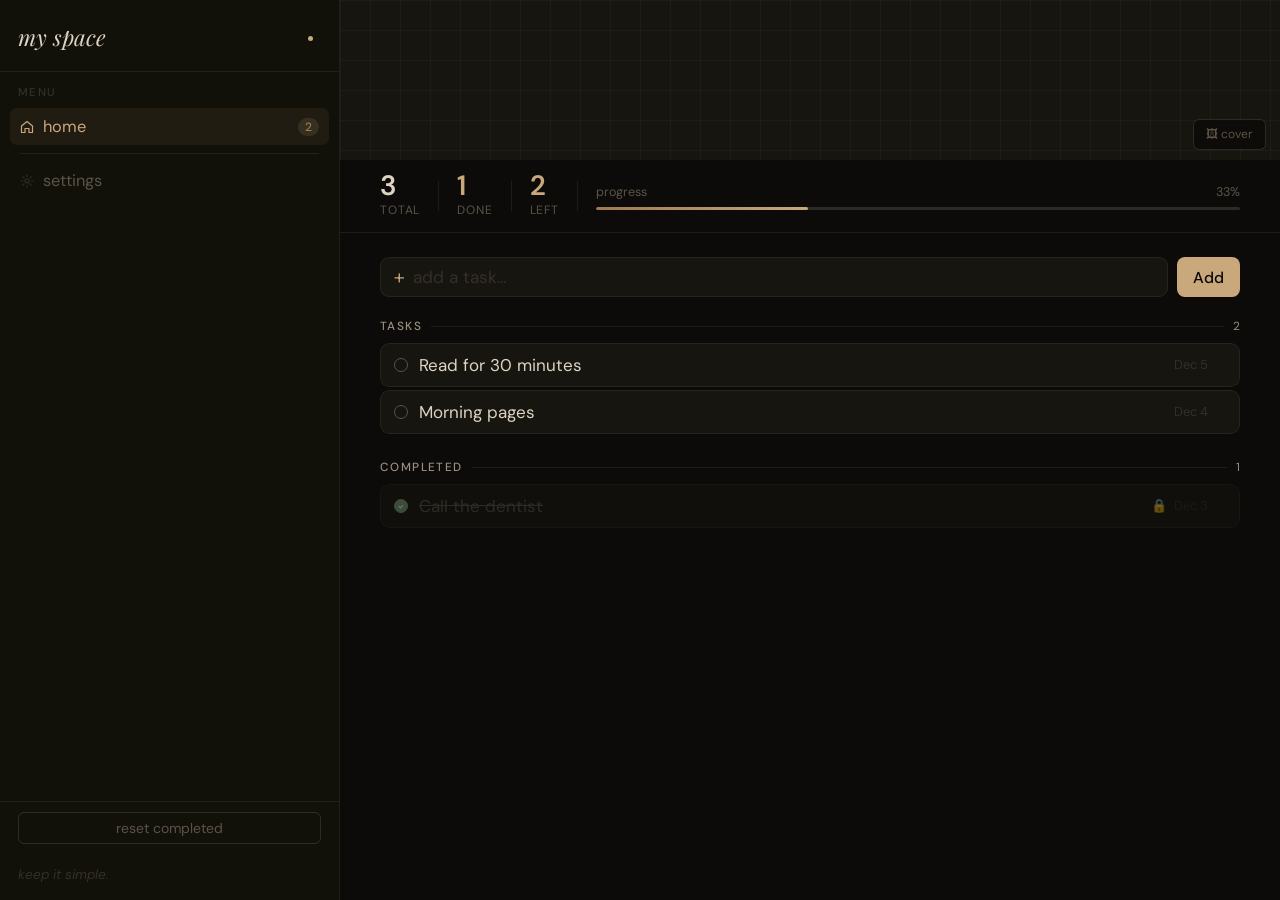
==== index.html @ 2678fd5d "Add files via upload" ====
<!DOCTYPE html>
<html lang="en">
<head>
<meta charset="UTF-8">
<meta name="viewport" content="width=device-width, initial-scale=1.0, viewport-fit=cover">
<meta name="apple-mobile-web-app-capable" content="yes">
<meta name="apple-mobile-web-app-status-bar-style" content="black-translucent">
<meta name="apple-mobile-web-app-title" content="Kohie">
<meta name="mobile-web-app-capable" content="yes">
<meta name="theme-color" content="#0c0b09">
<link rel="icon" type="image/svg+xml" href="data:image/svg+xml,%3Csvg xmlns='http://www.w3.org/2000/svg' viewBox='0 0 100 100'%3E%3Crect width='100' height='100' rx='18' fill='%230c0b09'/%3E%3C!-- checkmark row --%3E%3Cpolyline points='18,32 24,38 34,26' stroke='%23c9a87c' stroke-width='5' stroke-linecap='round' stroke-linejoin='round' fill='none'/%3E%3Cline x1='42' y1='32' x2='82' y2='32' stroke='white' stroke-width='5' stroke-linecap='round'/%3E%3C!-- circle row --%3E%3Ccircle cx='26' cy='52' r='7' stroke='white' stroke-width='4.5' fill='none'/%3E%3Cline x1='42' y1='52' x2='82' y2='52' stroke='white' stroke-width='5' stroke-linecap='round'/%3E%3C!-- circle row --%3E%3Ccircle cx='26' cy='72' r='7' stroke='white' stroke-width='4.5' fill='none'/%3E%3Cline x1='42' y1='72' x2='82' y2='72' stroke='white' stroke-width='5' stroke-linecap='round'/%3E%3C/svg%3E">
<link rel="apple-touch-icon" href="data:image/svg+xml,%3Csvg xmlns='http://www.w3.org/2000/svg' viewBox='0 0 100 100'%3E%3Crect width='100' height='100' rx='18' fill='%230c0b09'/%3E%3Cpolyline points='18,32 24,38 34,26' stroke='%23c9a87c' stroke-width='5' stroke-linecap='round' stroke-linejoin='round' fill='none'/%3E%3Cline x1='42' y1='32' x2='82' y2='32' stroke='white' stroke-width='5' stroke-linecap='round'/%3E%3Ccircle cx='26' cy='52' r='7' stroke='white' stroke-width='4.5' fill='none'/%3E%3Cline x1='42' y1='52' x2='82' y2='52' stroke='white' stroke-width='5' stroke-linecap='round'/%3E%3Ccircle cx='26' cy='72' r='7' stroke='white' stroke-width='4.5' fill='none'/%3E%3Cline x1='42' y1='72' x2='82' y2='72' stroke='white' stroke-width='5' stroke-linecap='round'/%3E%3C/svg%3E">
<link rel="manifest" href="data:application/json,{&quot;name&quot;:&quot;Kohie&quot;,&quot;short_name&quot;:&quot;Kohie&quot;,&quot;start_url&quot;:&quot;/&quot;,&quot;display&quot;:&quot;standalone&quot;,&quot;background_color&quot;:&quot;%230c0b09&quot;,&quot;theme_color&quot;:&quot;%230c0b09&quot;,&quot;icons&quot;:[{&quot;src&quot;:&quot;data:image/svg+xml,%3Csvg xmlns='http://www.w3.org/2000/svg' viewBox='0 0 100 100'%3E%3Crect width='100' height='100' rx='18' fill='%230c0b09'/%3E%3Cpolyline points='18,32 24,38 34,26' stroke='%23c9a87c' stroke-width='5' stroke-linecap='round' stroke-linejoin='round' fill='none'/%3E%3Cline x1='42' y1='32' x2='82' y2='32' stroke='white' stroke-width='5' stroke-linecap='round'/%3E%3Ccircle cx='26' cy='52' r='7' stroke='white' stroke-width='4.5' fill='none'/%3E%3Cline x1='42' y1='52' x2='82' y2='52' stroke='white' stroke-width='5' stroke-linecap='round'/%3E%3Ccircle cx='26' cy='72' r='7' stroke='white' stroke-width='4.5' fill='none'/%3E%3Cline x1='42' y1='72' x2='82' y2='72' stroke='white' stroke-width='5' stroke-linecap='round'/%3E%3C/svg%3E&quot;,&quot;sizes&quot;:&quot;any&quot;,&quot;type&quot;:&quot;image/svg+xml&quot;}]}">
<title>Kohie</title>
<link href="https://fonts.googleapis.com/css2?family=Playfair+Display:ital,wght@0,400;1,400&family=DM+Sans:wght@300;400;500&family=Lora:ital,wght@0,400;1,400&family=Sora:wght@300;400;500&family=Crimson+Pro:ital,wght@0,400;1,400&display=swap" rel="stylesheet">
<style>
:root {
  --bg:#0c0b09; --panel:#111009; --surf:#171510; --surf2:#1e1c16;
  --b:rgba(255,243,215,0.07); --b2:rgba(255,243,215,0.13);
  --ac:#c9a87c; --ac2:#9e7a50; --ag:rgba(201,168,124,0.08);
  --gr:#7d9f74; --gd:rgba(125,159,116,0.13);
  --t:#ddd3c2; --t2:#9a8e7e; --t3:#5c5347; --t4:#352f28;
  --rd:#a86060; --rdim:rgba(168,96,96,0.10);
  --ui-font:'DM Sans', sans-serif;
}
*,*::before,*::after{box-sizing:border-box;margin:0;padding:0;}
html,body{height:100%;overflow:hidden;}
body{font-family:var(--ui-font);background:var(--bg);color:var(--t);font-size:20px;line-height:1.6;}

/* ── SHELL ── */
.shell{display:flex;height:100vh;width:100vw;}

/* ── SIDEBAR ── */
.sidebar{width:340px;min-width:340px;max-width:340px;height:100vh;background:var(--panel);border-right:1px solid var(--b);display:flex;flex-direction:column;overflow:hidden;flex-shrink:0;font-size:14px;}
.sb-logo{padding:22px 18px 18px;border-bottom:1px solid var(--b);display:flex;align-items:center;gap:5px;}
.sb-title{font-family:'Playfair Display',serif;font-size:1.12rem;font-style:italic;color:var(--t);background:transparent;border:none;outline:none;border-bottom:1px solid transparent;transition:border-color .18s;width:calc(100% - 18px);cursor:text;}
.sb-title:focus{border-bottom-color:rgba(201,168,124,.32);}
.sb-dot{width:5px;height:5px;border-radius:50%;background:var(--ac);flex-shrink:0;margin-top:2px;}
.sb-nav{padding:12px 10px;flex:1;overflow-y:auto;}
.sb-nav::-webkit-scrollbar{display:none;}
.sb-sec{font-size:.57rem;letter-spacing:.13em;text-transform:uppercase;color:var(--t4);font-weight:500;padding:0 8px 6px;}
.nav-btn{display:flex;align-items:center;gap:9px;padding:8px 10px;border-radius:7px;cursor:pointer;transition:background .13s,color .13s;color:var(--t3);font-size:.82rem;border:none;background:transparent;width:100%;text-align:left;font-family:var(--ui-font);margin-bottom:1px;}
.nav-btn:hover{background:rgba(255,243,215,.04);color:var(--t2);}
.nav-btn.active{background:var(--ag);color:var(--ac);}
.nav-icon{width:14px;height:14px;opacity:.42;flex-shrink:0;display:flex;align-items:center;justify-content:center;}
.nav-btn.active .nav-icon{opacity:1;}
.nb{margin-left:auto;font-size:.6rem;background:var(--surf2);color:var(--t3);border-radius:99px;padding:1px 7px;font-weight:500;}
.nav-btn.active .nb{background:rgba(201,168,124,.14);color:var(--ac2);}
.sb-sep{height:1px;background:var(--b);margin:8px 10px;}
.sb-reset{padding:10px 18px;border-top:1px solid var(--b);flex-shrink:0;}
.reset-lbl{font-size:.57rem;letter-spacing:.1em;text-transform:uppercase;color:var(--t4);margin-bottom:7px;}
.reset-row{display:flex;gap:6px;}
.reset-btn{flex:1;padding:6px 8px;background:transparent;border:1px solid var(--b2);border-radius:6px;color:var(--t3);font-family:var(--ui-font);font-size:.7rem;cursor:pointer;transition:all .13s;text-align:center;}
.reset-btn:hover{color:var(--t);border-color:var(--rd);background:var(--rdim);}
.sb-foot{padding:10px 18px 14px;font-size:.68rem;color:var(--t4);font-style:italic;}

/* ── MAIN ── */
.main{flex:1;height:100vh;overflow:hidden;display:flex;flex-direction:column;}

/* ── COVER ── */
.cover{position:relative;height:160px;flex-shrink:0;background:var(--surf);overflow:hidden;}
.cover::before{content:'';position:absolute;inset:0;pointer-events:none;background-image:linear-gradient(rgba(201,168,124,.048) 1px,transparent 1px),linear-gradient(90deg,rgba(201,168,124,.048) 1px,transparent 1px);background-size:30px 30px;}
.cov-img{position:absolute;inset:0;background-size:cover;background-position:center;opacity:0;transition:opacity .5s;}
.cov-img.on{opacity:1;}
.cov-btns{position:absolute;bottom:10px;right:14px;display:flex;gap:6px;z-index:2;}
.cov-btn{background:rgba(10,9,7,.66);border:1px solid var(--b2);color:var(--t3);border-radius:6px;padding:5px 12px;font-family:var(--ui-font);font-size:12px;cursor:pointer;backdrop-filter:blur(8px);transition:all .13s;white-space:nowrap;}
.cov-btn:hover{color:var(--t);border-color:var(--ac2);}
#cover-file{display:none;}

/* ── SUMMARY BAR ── */
.sum-bar{flex-shrink:0;padding:12px 24px;border-bottom:1px solid var(--b);display:flex;align-items:center;justify-content:center;}
.sum-bar-inner{display:flex;align-items:center;gap:18px;width:100%;max-width:860px;}
.s-stat{display:flex;flex-direction:column;gap:1px;}
.s-num{font-size:1.4rem;font-weight:600;color:var(--t);line-height:1;font-variant-numeric:tabular-nums;}
.s-num.a{color:var(--ac);} .s-num.g{color:var(--ac);}
.s-lbl{font-size:.6rem;letter-spacing:.07em;text-transform:uppercase;color:var(--t3);}
.s-sep{width:1px;height:30px;background:var(--b);flex-shrink:0;}
.s-prog{flex:1;}
.s-prog-lbl{font-size:.63rem;color:var(--t3);margin-bottom:5px;display:flex;justify-content:space-between;}
.s-prog-track{height:3px;background:var(--b2);border-radius:99px;overflow:hidden;}
.s-prog-fill{height:100%;background:linear-gradient(90deg,var(--ac2),var(--ac));border-radius:99px;transition:width .5s cubic-bezier(.4,0,.2,1);}

/* ── HOME CONTENT ── */
.home-content{flex:1;overflow-y:auto;padding:24px 24px 40px;display:flex;flex-direction:column;align-items:center;}
.home-content::-webkit-scrollbar{width:4px;}
.home-content::-webkit-scrollbar-thumb{background:var(--b2);border-radius:99px;}
.home-inner{width:100%;max-width:860px;}

/* add row */
.add-row{display:flex;gap:9px;margin-bottom:20px;}
.add-wrap{flex:1;display:flex;align-items:center;gap:8px;background:var(--surf);border:1px solid var(--b);border-radius:9px;padding:8px 13px;transition:border-color .17s;}
.add-wrap:focus-within{border-color:var(--ac2);}
.add-plus{color:var(--ac);font-size:1.05rem;font-weight:300;line-height:1;flex-shrink:0;}
#task-input{flex:1;border:none;outline:none;background:transparent;color:var(--t);font-family:var(--ui-font);font-size:.86rem;}
#task-input::placeholder{color:var(--t4);}
.add-btn{padding:8px 16px;background:var(--ac);color:#0a0907;border:none;border-radius:8px;font-family:var(--ui-font);font-size:.79rem;font-weight:500;cursor:pointer;transition:opacity .13s,transform .1s;}
.add-btn:hover{opacity:.83;} .add-btn:active{transform:scale(.97);}

/* list header */
.list-hd{display:flex;align-items:center;gap:9px;margin-bottom:7px;}
.list-hd-lbl{font-size:.59rem;letter-spacing:.12em;text-transform:uppercase;color:var(--t2);font-weight:500;}
.list-hd-line{flex:1;height:1px;background:var(--b);}
.list-hd-ct{font-size:.59rem;color:var(--t2);}
.task-list{display:flex;flex-direction:column;gap:3px;margin-bottom:24px;}

/* task card outer (swipe wrapper) */
.card-outer{position:relative;border-radius:9px;overflow:hidden;flex-shrink:0;}
.card-del-bg{position:absolute;inset:0;background:var(--rdim);border:1px solid var(--rd);border-radius:9px;display:flex;align-items:center;justify-content:flex-end;padding-right:16px;color:var(--rd);font-size:.72rem;font-weight:500;letter-spacing:.06em;text-transform:uppercase;opacity:0;transition:opacity .15s;pointer-events:none;}
.card-outer.reveal .card-del-bg{opacity:1;}

.task-card{position:relative;display:flex;flex-direction:column;gap:0;padding:10px 13px;background:var(--surf);border:1px solid var(--b);border-radius:9px;cursor:pointer;transition:border-color .13s,background .13s,transform .18s;animation:fadeUp .19s ease;user-select:none;}
.task-card:hover{border-color:var(--b2);background:var(--surf2);}
.task-card.done-card{opacity:.44;}
.task-card.done-card .tc-text{text-decoration:line-through;color:var(--t3);}
@keyframes fadeUp{from{opacity:0;transform:translateY(5px);}to{opacity:1;transform:translateY(0);}}

/* card top row */
.tc-top{display:flex;align-items:center;gap:11px;}

/* circle checkbox */
.tc-cb{width:14px;height:14px;border-radius:50%;border:1.5px solid var(--t3);flex-shrink:0;cursor:pointer;display:flex;align-items:center;justify-content:center;transition:all .14s;background:transparent;}
.tc-cb:hover{border-color:var(--ac);box-shadow:0 0 0 3px rgba(201,168,124,0.12);}
.tc-cb.checked{background:var(--gr);border-color:var(--gr);}
.tc-cb.checked::after{content:'';width:4px;height:2.5px;border-left:1.5px solid #fff;border-bottom:1.5px solid #fff;transform:rotate(-45deg) translateY(-.5px);display:block;}
.tc-cb.awaiting{border:1.5px dashed var(--ac2);}
.tc-cb.locked{border-color:var(--t4);cursor:default;}
.tc-cb.locked:hover{border-color:var(--t4);}
.tc-cb.locked.checked{background:var(--gr);border-color:var(--gr);}

.tc-text{flex:1;font-size:.85rem;color:var(--t);line-height:1.3;}
.tc-right{display:flex;align-items:center;gap:7px;flex-shrink:0;margin-left:auto;}
.tc-date{font-size:.65rem;color:var(--t4);white-space:nowrap;}
.tc-lock{font-size:.65rem;}
.tc-arr{font-size:.68rem;color:var(--t4);opacity:0;transition:opacity .12s;}
.task-card:hover .tc-arr{opacity:1;}

/* awaiting photo indicator — inline under the card top row */
.tc-await{display:none;align-items:center;gap:7px;padding-top:7px;margin-left:25px;}
.tc-await.show{display:flex;}
.tc-await-dot{width:6px;height:6px;border-radius:50%;border:1.5px dashed var(--ac2);flex-shrink:0;}
.tc-await-txt{font-size:.72rem;color:var(--ac2);font-style:italic;}

.empty-note{padding:20px 0 8px;font-size:.79rem;color:var(--t4);font-style:italic;text-align:center;}

/* ── SETTINGS MODAL ── */
.settings-backdrop{position:fixed;inset:0;z-index:400;background:rgba(0,0,0,.6);backdrop-filter:blur(4px);opacity:0;pointer-events:none;transition:opacity .25s;}
.settings-backdrop.open{opacity:1;pointer-events:all;}
.settings-modal{position:fixed;top:50%;left:50%;transform:translate(-50%,-48%) scale(.97);z-index:401;width:420px;max-width:94vw;max-height:88vh;background:var(--panel);border:1px solid var(--b2);border-radius:14px;display:flex;flex-direction:column;overflow:hidden;box-shadow:0 24px 64px rgba(0,0,0,.7);transition:opacity .25s,transform .25s;opacity:0;pointer-events:none;}
.settings-modal.open{opacity:1;pointer-events:all;transform:translate(-50%,-50%) scale(1);}
.sm-top{padding:16px 20px;border-bottom:1px solid var(--b);display:flex;align-items:center;justify-content:space-between;flex-shrink:0;}
.sm-title{font-family:'Playfair Display',serif;font-size:1rem;font-style:italic;color:var(--t);}
.sm-close{width:26px;height:26px;border-radius:50%;background:var(--surf);border:1px solid var(--b);color:var(--t2);cursor:pointer;font-size:.75rem;display:flex;align-items:center;justify-content:center;transition:all .12s;}
.sm-close:hover{background:var(--b);color:var(--t);}
.sm-body{overflow-y:auto;padding:18px 20px 24px;display:flex;flex-direction:column;gap:22px;}
.sm-body::-webkit-scrollbar{width:3px;}
.sm-body::-webkit-scrollbar-thumb{background:var(--b2);border-radius:99px;}
.sm-section{display:flex;flex-direction:column;gap:10px;}
.sm-lbl{font-size:.6rem;letter-spacing:.12em;text-transform:uppercase;color:var(--t3);font-weight:500;padding-bottom:8px;border-bottom:1px solid var(--b);}

/* color swatches */
.color-swatches{display:flex;gap:10px;flex-wrap:wrap;}
.swatch{width:34px;height:34px;border-radius:50%;cursor:pointer;border:2px solid transparent;transition:transform .13s,border-color .13s,box-shadow .13s;flex-shrink:0;position:relative;}
.swatch:hover{transform:scale(1.12);box-shadow:0 0 0 3px rgba(255,255,255,.1);}
.swatch.active{border-color:var(--t);box-shadow:0 0 0 3px rgba(255,255,255,.12);}
.swatch[title]:hover::after{content:attr(title);position:absolute;bottom:calc(100% + 6px);left:50%;transform:translateX(-50%);background:rgba(0,0,0,.75);color:#fff;font-size:.6rem;letter-spacing:.06em;white-space:nowrap;padding:3px 7px;border-radius:4px;pointer-events:none;backdrop-filter:blur(4px);}

/* font select */
.font-select{width:100%;padding:9px 12px;background:var(--surf);border:1px solid var(--b);border-radius:8px;color:var(--t);font-family:var(--ui-font);font-size:.84rem;outline:none;cursor:pointer;appearance:none;background-image:url("data:image/svg+xml,%3Csvg xmlns='http://www.w3.org/2000/svg' width='10' height='6' viewBox='0 0 10 6'%3E%3Cpath d='M1 1l4 4 4-4' stroke='%235c5347' stroke-width='1.5' fill='none' stroke-linecap='round'/%3E%3C/svg%3E");background-repeat:no-repeat;background-position:right 12px center;padding-right:32px;transition:border-color .13s;}
.font-select:focus{border-color:var(--ac2);}
.font-select option{background:var(--panel);}

/* size slider */
.size-row{display:flex;align-items:center;gap:12px;}
.size-slider{flex:1;appearance:none;height:3px;background:var(--b2);border-radius:99px;outline:none;cursor:pointer;}
.size-slider::-webkit-slider-thumb{appearance:none;width:14px;height:14px;border-radius:50%;background:var(--ac);cursor:pointer;}
.size-val{font-size:.75rem;color:var(--t2);min-width:28px;text-align:right;}

/* sort + reset schedule options */
.opt-row{display:flex;gap:6px;flex-wrap:wrap;}
.opt-chip{padding:6px 13px;background:var(--surf);border:1px solid var(--b);border-radius:7px;font-size:.76rem;color:var(--t3);cursor:pointer;transition:all .13s;}
.opt-chip:hover{border-color:var(--b2);color:var(--t2);}
.opt-chip.active{background:var(--ag);border-color:var(--ac);color:var(--ac);}



.task-detail{display:none;flex-direction:column;flex:1;overflow:hidden;}
.task-detail.open{display:flex;}
.home-content.hidden{display:none;}
.td-topbar{display:flex;align-items:center;gap:12px;padding:12px 26px;border-bottom:1px solid var(--b);flex-shrink:0;}
.td-back{background:transparent;border:none;color:var(--ac);font-family:var(--ui-font);font-size:.82rem;cursor:pointer;padding:4px 0;display:flex;align-items:center;gap:5px;transition:opacity .13s;}
.td-back:hover{opacity:.7;}
.td-body{flex:1;overflow-y:auto;padding:16px 26px 32px;display:flex;flex-direction:column;gap:12px;}
.td-body::-webkit-scrollbar{width:4px;}
.td-body::-webkit-scrollbar-thumb{background:var(--b2);border-radius:99px;}

.panel-badge{font-size:.6rem;letter-spacing:.08em;text-transform:uppercase;padding:2px 8px;border-radius:99px;border:1px solid;display:inline-block;}
.panel-badge.pending{color:var(--t3);border-color:var(--b2);}
.panel-badge.done{color:var(--gr);background:var(--gd);border-color:rgba(125,159,116,.27);}




/* editable name */
#d-name{width:100%;font-family:var(--ui-font);font-size:.95rem;font-style:normal;color:var(--t);background:transparent;border:none;outline:none;border-bottom:1px solid transparent;transition:border-color .17s;line-height:1.4;padding-bottom:4px;font-weight:500;}
#d-name:focus{border-bottom-color:rgba(201,168,124,.28);}
#d-name:disabled{color:var(--t2);cursor:default;}

.dlbl{font-size:.59rem;letter-spacing:.1em;text-transform:uppercase;color:var(--t3);margin-bottom:6px;}

/* notes */
.notes-box{background:var(--surf);border:1px solid var(--b);border-radius:9px;overflow:hidden;transition:border-color .17s;}
.notes-box:focus-within{border-color:var(--ac2);}
.notes-inner-lbl{padding:8px 13px 0;font-size:.57rem;letter-spacing:.1em;text-transform:uppercase;color:var(--t4);}
#d-notes{width:100%;min-height:90px;background:transparent;border:none;outline:none;padding:5px 13px 12px;color:var(--t);font-family:var(--ui-font);font-size:.84rem;line-height:1.7;resize:vertical;}
#d-notes::placeholder{color:var(--t4);}
#d-notes:disabled{color:var(--t3);cursor:default;resize:none;}

/* photos */
.photo-req{background:rgba(201,168,124,.06);border:1px solid rgba(201,168,124,.16);border-radius:8px;padding:9px 13px;font-size:.76rem;color:var(--ac);display:none;align-items:center;gap:7px;}
.photo-req.show{display:flex;}
.photo-grid{display:grid;grid-template-columns:repeat(4,1fr);gap:7px;margin-bottom:7px;}
.photo-thumb{aspect-ratio:3/4;border-radius:8px;overflow:hidden;position:relative;border:1px solid var(--b);background:var(--surf2);}
.photo-thumb img{width:100%;height:100%;object-fit:cover;object-position:center top;display:block;}
.photo-rm{position:absolute;top:3px;right:3px;background:rgba(0,0,0,.6);color:#fff;border:none;border-radius:50%;width:17px;height:17px;font-size:.55rem;cursor:pointer;display:none;align-items:center;justify-content:center;}
.photo-thumb:hover .photo-rm{display:flex;}
.upload-lbl{display:flex;align-items:center;justify-content:center;gap:7px;border:1px dashed var(--b2);border-radius:8px;padding:14px;cursor:pointer;font-family:var(--ui-font);font-size:.76rem;color:var(--t3);transition:all .14s;}
.upload-lbl:hover{border-color:var(--ac2);color:var(--ac);background:var(--ag);}
.upload-lbl.hidden{display:none;}
#d-photo-input{display:none;}

/* meta */
.meta-grid{display:grid;grid-template-columns:1fr 1fr;gap:8px;}
.meta-card{background:var(--surf);border:1px solid var(--b);border-radius:8px;padding:9px 12px;}
.meta-lbl{font-size:.59rem;letter-spacing:.08em;text-transform:uppercase;color:var(--t3);margin-bottom:2px;}
.meta-val{font-size:.82rem;color:var(--t2);}
.meta-val.g{color:var(--gr);}

/* footer */
.panel-foot{display:flex;align-items:center;gap:10px;flex-wrap:wrap;}
.confirm-btn{padding:9px 20px;background:var(--gr);color:#fff;border:none;border-radius:8px;font-family:var(--ui-font);font-size:.8rem;font-weight:500;cursor:pointer;transition:opacity .13s,transform .1s;}
.confirm-btn:hover{opacity:.83;} .confirm-btn:active{transform:scale(.97);}
.confirm-btn:disabled{opacity:.22;cursor:not-allowed;transform:none;}
.del-btn{padding:8px 14px;background:transparent;border:1px solid var(--b);color:var(--t3);border-radius:8px;font-family:var(--ui-font);font-size:.77rem;cursor:pointer;transition:all .13s;}
.del-btn:hover{color:var(--rd);border-color:var(--rd);background:var(--rdim);}
.asv{font-size:.67rem;color:var(--t4);font-style:italic;opacity:0;transition:opacity .3s;margin-left:auto;}
.asv.show{opacity:1;}

.mob-topbar{display:none;align-items:center;padding:14px 16px;padding-top:calc(14px + env(safe-area-inset-top,0px));background:var(--panel);border-bottom:1px solid var(--b);flex-shrink:0;z-index:10;position:relative;}
.mob-title{font-family:'Playfair Display',serif;font-size:1rem;font-style:italic;color:var(--t);position:absolute;left:50%;transform:translateX(-50%);pointer-events:none;}
.mob-hamburger{background:transparent;border:none;cursor:pointer;padding:10px 10px 10px 4px;display:flex;flex-direction:column;gap:5px;margin:-6px;}
.mob-hamburger span{display:block;width:22px;height:1.5px;background:var(--t2);border-radius:99px;transition:all .2s;}

/* ── SIDEBAR OVERLAY (mobile) ── */
.sb-overlay{display:none;position:fixed;inset:0;background:rgba(0,0,0,.55);z-index:199;opacity:0;transition:opacity .22s;}
.sb-overlay.open{opacity:1;}

/* ── MOBILE RESPONSIVE ── */
@media (max-width: 680px) {
  html,body{overflow:hidden;height:100%;}

  .mob-topbar{display:flex;}

  /* body becomes the flex column so topbar + shell fill exactly 100vh */
  body{display:flex;flex-direction:column;}
  .shell{flex:1;min-height:0;height:auto;}

  /* sidebar becomes a slide-in drawer */
  .sidebar{
    position:fixed;top:0;left:0;height:100%;
    transform:translateX(-100%);
    transition:transform .25s cubic-bezier(.4,0,.2,1);
    z-index:200;
    width:260px;min-width:260px;
    padding-top:env(safe-area-inset-top, 0px);
  }
  .sidebar.mob-open{transform:translateX(0);}
  .sb-overlay{display:block;pointer-events:none;}
  .sb-overlay.open{pointer-events:all;}

  /* main scrolls within its flex slot */
  .main{height:auto;flex:1;overflow-y:auto;}

  /* cover shorter on mobile */
  .cover{height:110px;}

  /* summary bar wraps */
  .sum-bar{padding:10px 16px;}
  .sum-bar-inner{flex-wrap:wrap;gap:12px;}
  .s-prog{min-width:100%;order:1;}

  /* home content padding */
  .home-content{padding:14px 16px 80px;}

  /* task detail padding */
  .td-topbar{padding:10px 16px;}
  .td-body{padding:14px 16px 80px;}

  /* photo grid 3 cols on mobile */
  .photo-grid{grid-template-columns:repeat(3,1fr);}

  /* settings modal full-width */
  .settings-modal{width:96vw;max-width:96vw;max-height:92vh;}
}
</style>
</head>
<body>
<!-- MOBILE TOPBAR -->
<div class="mob-topbar" id="mob-topbar">
  <button class="mob-hamburger" id="mob-hamburger" aria-label="Menu">
    <span></span><span></span><span></span>
  </button>
  <span class="mob-title" id="mob-title-lbl">my space</span>
</div>
<!-- SIDEBAR OVERLAY -->
<div class="sb-overlay" id="sb-overlay"></div>

<div class="shell">

<!-- SIDEBAR -->
<aside class="sidebar">
  <div class="sb-logo">
    <input class="sb-title" id="sb-title" type="text" value="my space" maxlength="40" spellcheck="false"/>
    <span class="sb-dot"></span>
  </div>
  <nav class="sb-nav">
    <div class="sb-sec">menu</div>
    <button class="nav-btn active" id="nav-home">
      <span class="nav-icon"><svg width="14" height="14" viewBox="0 0 14 14" fill="none"><path d="M7 1.5L1.5 6V12.5H5V8.5H9V12.5H12.5V6L7 1.5Z" stroke="currentColor" stroke-width="1.2" fill="none" stroke-linejoin="round"/></svg></span>
      home <span class="nb" id="nb-home"></span>
    </button>
    <div class="sb-sep"></div>
    <button class="nav-btn" id="open-settings">
      <span class="nav-icon"><svg width="14" height="14" viewBox="0 0 14 14" fill="none"><circle cx="7" cy="7" r="2" stroke="currentColor" stroke-width="1.2" fill="none"/><path d="M7 1v1.5M7 11.5V13M1 7h1.5M11.5 7H13M2.9 2.9l1.1 1.1M10 10l1.1 1.1M2.9 11.1L4 10M10 4l1.1-1.1" stroke="currentColor" stroke-width="1.2" stroke-linecap="round"/></svg></span>
      settings
    </button>
  </nav>
  <div class="sb-reset">
    <button class="reset-btn" id="rst-all" style="width:100%">reset completed</button>
  </div>
  <div class="sb-foot">keep it simple.</div>
</aside>

<!-- MAIN -->
<main class="main">
  <!-- Cover -->
  <div class="cover">
    <div class="cov-img" id="cov-img"></div>
    <div class="cov-btns">
      <label class="cov-btn" for="cover-file">🖼 cover</label>
      <button class="cov-btn" id="rm-cover" style="display:none">✕ remove</button>
      <input type="file" id="cover-file" accept="image/*"/>
    </div>
  </div>

  <!-- Summary -->
  <div class="sum-bar">
    <div class="sum-bar-inner">
      <div class="s-stat"><div class="s-num" id="s-total">0</div><div class="s-lbl">total</div></div>
      <div class="s-sep"></div>
      <div class="s-stat"><div class="s-num g" id="s-done">0</div><div class="s-lbl">done</div></div>
      <div class="s-sep"></div>
      <div class="s-stat"><div class="s-num a" id="s-left">0</div><div class="s-lbl">left</div></div>
      <div class="s-sep"></div>
      <div class="s-prog">
        <div class="s-prog-lbl"><span>progress</span><span id="s-pct">0%</span></div>
        <div class="s-prog-track"><div class="s-prog-fill" id="s-prog" style="width:0%"></div></div>
      </div>
    </div>
  </div>

  <!-- Home page -->
  <div class="home-content" id="home-page">
    <div class="home-inner">
      <div class="add-row">
        <div class="add-wrap">
          <span class="add-plus">+</span>
          <input type="text" id="task-input" placeholder="add a task…" autocomplete="off"/>
        </div>
        <button class="add-btn" id="add-btn">Add</button>
      </div>
      <div class="list-hd"><span class="list-hd-lbl">tasks</span><div class="list-hd-line"></div><span class="list-hd-ct" id="ct-pending">0</span></div>
      <div class="task-list" id="pending-list"></div>
      <div class="list-hd"><span class="list-hd-lbl">completed</span><div class="list-hd-line"></div><span class="list-hd-ct" id="ct-done">0</span></div>
      <div class="task-list" id="done-list"></div>
    </div>
  </div>

  <!-- Task detail page -->
  <div class="task-detail" id="panel">
    <div class="td-topbar">
      <button class="td-back" id="td-back">← back</button>
      <span class="panel-badge" id="p-badge"></span>
    </div>
    <div class="td-body">
      <input type="text" id="d-name" spellcheck="false" placeholder="task name"/>
      <div class="meta-grid">
        <div class="meta-card"><div class="meta-lbl">started</div><div class="meta-val" id="m-start">—</div></div>
        <div class="meta-card"><div class="meta-lbl">completed</div><div class="meta-val g" id="m-end">—</div></div>
      </div>
      <div>
        <div class="dlbl">proof photos <span style="text-transform:none;letter-spacing:0;color:var(--t4);font-style:italic">(required to complete)</span></div>
        <div class="photo-req" id="photo-req">📷 add at least one photo to confirm complete</div>
        <div class="photo-grid" id="photo-grid"></div>
        <label class="upload-lbl" id="upload-lbl" for="d-photo-input">
          <span style="font-size:14px">🖼</span> add photo
          <input type="file" id="d-photo-input" accept="image/*" capture="environment" multiple/>
        </label>
      </div>
      <div>
        <div class="notes-box">
          <div class="notes-inner-lbl">notes</div>
          <textarea id="d-notes" placeholder="write anything about this task…"></textarea>
        </div>
      </div>
      <div class="panel-foot">
        <button class="confirm-btn" id="confirm-btn" disabled>✓ confirm complete</button>
        <button class="del-btn" id="d-del" style="display:none">delete task</button>
        <span class="asv" id="asv">saved</span>
      </div>
    </div>
  </div>
</main>
</div>

<!-- SETTINGS MODAL -->
<div class="settings-backdrop" id="sm-backdrop"></div>
<div class="settings-modal" id="settings-modal">
  <div class="sm-top">
    <span class="sm-title">settings</span>
    <button class="sm-close" id="sm-close">✕</button>
  </div>
  <div class="sm-body">
    <div class="sm-section">
      <div class="sm-lbl">theme</div>
      <div class="color-swatches" id="color-swatches">
        <!-- Warm Dark (default) -->
        <div class="swatch" title="Warm Dark"
          data-bg="#0c0b09" data-panel="#111009" data-surf="#171510" data-surf2="#1e1c16"
          data-b="rgba(255,243,215,0.07)" data-b2="rgba(255,243,215,0.13)"
          data-ac="#c9a87c" data-ac2="#9e7a50" data-ag="rgba(201,168,124,0.08)"
          data-gr="#7d9f74" data-gd="rgba(125,159,116,0.13)"
          data-t="#ddd3c2" data-t2="#9a8e7e" data-t3="#5c5347" data-t4="#352f28"
          data-rd="#a86060" data-rdim="rgba(168,96,96,0.10)"
          style="background:linear-gradient(135deg,#c9a87c 50%,#0c0b09 50%)"></div>
        <!-- Cool Slate -->
        <div class="swatch" title="Cool Slate"
          data-bg="#0a0c10" data-panel="#0f1218" data-surf="#151820" data-surf2="#1c2028"
          data-b="rgba(180,210,255,0.07)" data-b2="rgba(180,210,255,0.13)"
          data-ac="#7faec8" data-ac2="#4f7fa0" data-ag="rgba(127,174,200,0.08)"
          data-gr="#6a9e8a" data-gd="rgba(106,158,138,0.13)"
          data-t="#c8d8e8" data-t2="#7e96a8" data-t3="#445566" data-t4="#263040"
          data-rd="#a07080" data-rdim="rgba(160,112,128,0.10)"
          style="background:linear-gradient(135deg,#7faec8 50%,#0a0c10 50%)"></div>
        <!-- Dusk Purple -->
        <div class="swatch" title="Dusk Purple"
          data-bg="#0d0b12" data-panel="#120f18" data-surf="#19151f" data-surf2="#211c28"
          data-b="rgba(220,200,255,0.07)" data-b2="rgba(220,200,255,0.13)"
          data-ac="#b48fd8" data-ac2="#8a62b0" data-ag="rgba(180,143,216,0.08)"
          data-gr="#7d9f74" data-gd="rgba(125,159,116,0.13)"
          data-t="#ddd0f0" data-t2="#9080a8" data-t3="#574868" data-t4="#322840"
          data-rd="#c07878" data-rdim="rgba(192,120,120,0.10)"
          style="background:linear-gradient(135deg,#b48fd8 50%,#0d0b12 50%)"></div>
        <!-- Forest -->
        <div class="swatch" title="Forest"
          data-bg="#090c09" data-panel="#0e110e" data-surf="#141814" data-surf2="#1a1f1a"
          data-b="rgba(200,240,200,0.07)" data-b2="rgba(200,240,200,0.12)"
          data-ac="#82b87a" data-ac2="#558050" data-ag="rgba(130,184,122,0.08)"
          data-gr="#82b87a" data-gd="rgba(130,184,122,0.13)"
          data-t="#ccd8c8" data-t2="#809078" data-t3="#4a5c48" data-t4="#2a3428"
          data-rd="#a87070" data-rdim="rgba(168,112,112,0.10)"
          style="background:linear-gradient(135deg,#82b87a 50%,#090c09 50%)"></div>
        <!-- Rose Noir -->
        <div class="swatch" title="Rose Noir"
          data-bg="#0f0a0b" data-panel="#150f10" data-surf="#1c1416" data-surf2="#241a1c"
          data-b="rgba(255,200,210,0.07)" data-b2="rgba(255,200,210,0.13)"
          data-ac="#d48a95" data-ac2="#a86070" data-ag="rgba(212,138,149,0.08)"
          data-gr="#7d9f74" data-gd="rgba(125,159,116,0.13)"
          data-t="#ead0d4" data-t2="#a08088" data-t3="#5c4448" data-t4="#382830"
          data-rd="#d48a95" data-rdim="rgba(212,138,149,0.12)"
          style="background:linear-gradient(135deg,#d48a95 50%,#0f0a0b 50%)"></div>
        <!-- Midnight Amber -->
        <div class="swatch" title="Midnight Amber"
          data-bg="#080808" data-panel="#0e0d0b" data-surf="#141210" data-surf2="#1c1916"
          data-b="rgba(255,200,100,0.06)" data-b2="rgba(255,200,100,0.12)"
          data-ac="#d4a040" data-ac2="#a87820" data-ag="rgba(212,160,64,0.08)"
          data-gr="#708860" data-gd="rgba(112,136,96,0.13)"
          data-t="#e8dcc8" data-t2="#9a8868" data-t3="#585040" data-t4="#303028"
          data-rd="#b06050" data-rdim="rgba(176,96,80,0.10)"
          style="background:linear-gradient(135deg,#d4a040 50%,#080808 50%)"></div>
      </div>
    </div>


    <div class="sm-section">
      <div class="sm-lbl">font</div>
      <select id="font-select" class="font-select">
        <option value="DM Sans">DM Sans — default</option>
        <option value="Sora">Sora — modern</option>
        <option value="Lora">Lora — literary</option>
        <option value="Crimson Pro">Crimson Pro — elegant</option>
      </select>
    </div>
    <div class="sm-section">
      <div class="sm-lbl">font size</div>
      <div class="size-row">
        <span style="font-size:.7rem;color:var(--t3)">A</span>
        <input type="range" class="size-slider" id="size-slider" min="20" max="32" step="1" value="20"/>
        <span style="font-size:1rem;color:var(--t3)">A</span>
        <span class="size-val" id="size-val">14px</span>
      </div>
    </div>

    <div class="sm-section">
      <div class="sm-lbl">auto-reset completed</div>
      <div class="opt-row" id="autoreset-opts">
        <div class="opt-chip" data-reset="off">off</div>
        <div class="opt-chip" data-reset="daily">daily</div>
        <div class="opt-chip" data-reset="weekly">weekly</div>
      </div>
    </div>
  </div>
</div>

<script>
(function(){
var STORE='myspace_v12';
var S=JSON.parse(localStorage.getItem(STORE)||'null')||{title:'my space',cover:null,tasks:[]};

/* cfg must be defined before render() is ever called */
var CFG_STORE='myspace_v21_cfg';
var THEMES={};
document.querySelectorAll('.swatch').forEach(function(s){
  var id=s.dataset.ac;
  THEMES[id]={bg:s.dataset.bg,panel:s.dataset.panel,surf:s.dataset.surf,surf2:s.dataset.surf2,
    b:s.dataset.b,b2:s.dataset.b2,ac:s.dataset.ac,ac2:s.dataset.ac2,ag:s.dataset.ag,
    gr:s.dataset.gr,gd:s.dataset.gd,t:s.dataset.t,t2:s.dataset.t2,t3:s.dataset.t3,t4:s.dataset.t4,
    rd:s.dataset.rd,rdim:s.dataset.rdim};
});
var cfg=JSON.parse(localStorage.getItem(CFG_STORE)||'null')||{
  theme:null, font:'DM Sans', size:20, sort:'newest', autoreset:'off', lastReset:null
};
if(!cfg.theme){cfg.theme=THEMES['#c9a87c'];}
function saveCfg(){localStorage.setItem(CFG_STORE,JSON.stringify(cfg));}
if(!S.tasks||!S.tasks.length) S.tasks=[
  {id:1,text:'Morning pages',done:false,locked:false,awaiting:false,notes:'',photos:[],created:Date.now()-172800000,completed:null},
  {id:2,text:'Read for 30 minutes',done:false,locked:false,awaiting:false,notes:'',photos:[],created:Date.now()-86400000,completed:null},
  {id:3,text:'Call the dentist',done:true,locked:true,awaiting:false,notes:'Booked for Thursday',photos:[],created:Date.now()-259200000,completed:Date.now()-3600000},
];
var aid=null, saveT=null;

function save(){try{localStorage.setItem(STORE,JSON.stringify(S));}catch(e){}}
function gt(id){return S.tasks.find(function(t){return t.id===id;});}
function nid(){return S.tasks.length?Math.max.apply(null,S.tasks.map(function(t){return t.id;}))+1:1;}
function fmtDate(ts){return ts?new Date(ts).toLocaleDateString('en-US',{month:'short',day:'numeric',year:'numeric'}):'—';}
function fmtShort(ts){return ts?new Date(ts).toLocaleDateString('en-US',{month:'short',day:'numeric'}):'—';}

/* TITLE */
var sbTEl=document.getElementById('sb-title');
sbTEl.value=S.title; document.title=S.title;
sbTEl.addEventListener('input',function(){
  S.title=this.value||'my space';
  document.title=S.title;
  var mobT=document.getElementById('mob-title');if(mobT)mobT.textContent=S.title;
  save();
});

/* COVER */
var covEl=document.getElementById('cov-img'), rmCov=document.getElementById('rm-cover');
function setCover(src){
  if(src){covEl.style.backgroundImage='url('+src+')';covEl.classList.add('on');rmCov.style.display='';}
  else{covEl.style.backgroundImage='';covEl.classList.remove('on');rmCov.style.display='none';}
}
setCover(S.cover);
document.getElementById('cover-file').addEventListener('change',function(e){
  var f=e.target.files[0];if(!f)return;
  compress(f,1400,320,.78,function(s){S.cover=s;save();setCover(s);});e.target.value='';
});
rmCov.addEventListener('click',function(){S.cover=null;save();setCover(null);});

/* RENDER */
function render(){
  var all=S.tasks.slice();
  /* sort */
  if(cfg.sort==='oldest') all.sort(function(a,b){return a.created-b.created;});
  else if(cfg.sort==='alpha') all.sort(function(a,b){return a.text.localeCompare(b.text);});
  else all.sort(function(a,b){return b.created-a.created;}); /* newest */
  var pend=all.filter(function(t){return!t.done;}),done=all.filter(function(t){return t.done;});
  rList('pending-list',pend,false); rList('done-list',done,true);
  var tot=S.tasks.length,nd=done.length,nl=pend.length,pct=tot?Math.round(nd/tot*100):0;
  function sel(id){return document.getElementById(id);}
  function setTxt(id,v){var el=sel(id);if(el)el.textContent=v;}
  setTxt('s-total',tot); setTxt('s-done',nd); setTxt('s-left',nl);
  setTxt('s-pct',pct+'%'); setTxt('ct-pending',pend.length);
  setTxt('ct-done',done.length); setTxt('nb-home',nl||'');
  var prog=sel('s-prog');if(prog)prog.style.width=pct+'%';
}

function rList(id,list,isDone){
  var c=document.getElementById(id);c.innerHTML='';
  if(!list.length){var em=document.createElement('div');em.className='empty-note';em.textContent=isDone?'nothing completed yet':'all clear — add something above';c.appendChild(em);return;}
  list.forEach(function(t){c.appendChild(makeCard(t,isDone));});
}

function makeCard(task,isDone){
  var outer=document.createElement('div');outer.className='card-outer';
  var bg=document.createElement('div');bg.className='card-del-bg';bg.textContent='delete';outer.appendChild(bg);

  var card=document.createElement('div');
  card.className='task-card'+(isDone?' done-card':'');

  /* top row */
  var top=document.createElement('div');top.className='tc-top';

  var cb=document.createElement('div');
  var cbClass='tc-cb'+(isDone?' checked':(task.awaiting?' awaiting':(task.locked?' locked':'')));
  cb.className=cbClass;
  cb.addEventListener('click',function(e){
    e.stopPropagation();
    if(task.locked)return;
    if(isDone){
      /* uncheck confirmed → reset */
      task.done=false;task.locked=false;task.awaiting=false;task.completed=null;task.photos=[];
      save();render();
    } else {
      /* toggle awaiting */
      task.awaiting=!task.awaiting;
      save();render();
      if(task.awaiting) openPanel(task.id);
    }
  });
  top.appendChild(cb);

  var tx=document.createElement('div');tx.className='tc-text';tx.textContent=task.text;top.appendChild(tx);

  var right=document.createElement('div');right.className='tc-right';
  if(isDone){var lk=document.createElement('span');lk.className='tc-lock';lk.textContent='🔒';right.appendChild(lk);}
  if(task.created){var dt=document.createElement('span');dt.className='tc-date';dt.textContent=fmtShort(task.created);right.appendChild(dt);}
  var arr=document.createElement('span');arr.className='tc-arr';arr.textContent='→';right.appendChild(arr);
  top.appendChild(right);
  card.appendChild(top);

  /* awaiting indicator row */
  var aw=document.createElement('div');
  aw.className='tc-await'+(task.awaiting&&!isDone?' show':'');
  var awDot=document.createElement('div');awDot.className='tc-await-dot';
  var awTxt=document.createElement('span');awTxt.className='tc-await-txt';awTxt.textContent='awaiting photo — open task to upload';
  aw.appendChild(awDot);aw.appendChild(awTxt);
  card.appendChild(aw);

  swipe(outer,card,task.id,task.locked);
  card.addEventListener('click',function(){openPanel(task.id);});
  outer.appendChild(card);
  return outer;
}

/* SWIPE TO DELETE — shared document handlers, per-card state via closure */
var _swipeCard=null, _swipeOuter=null, _swipeSx=0, _swipeCx=0, _swipeDragged=false;
var SWIPE_THRESH=80, SWIPE_MIN=6;

document.addEventListener('mousemove',function(e){
  if(!_swipeCard)return;
  _swipeCx=e.clientX;
  var dx=Math.min(0,_swipeCx-_swipeSx);
  if(Math.abs(dx)>SWIPE_MIN)_swipeDragged=true;
  _swipeCard.style.transform='translateX('+dx+'px)';
  _swipeOuter.classList.toggle('reveal',dx<-SWIPE_THRESH/2);
});
document.addEventListener('mouseup',function(){
  if(!_swipeCard)return;
  _swipeCard.classList.remove('swiping');
  var dx=_swipeCx-_swipeSx;
  if(dx<-SWIPE_THRESH){
    _swipeCard.style.transform='translateX(-100%)';
    _swipeCard.style.transition='transform .22s ease';
    var id=parseInt(_swipeCard.dataset.taskId);
    setTimeout(function(){delTask(id);},200);
  } else {
    _swipeCard.style.transform='';
    _swipeOuter.classList.remove('reveal');
  }
  _swipeCard=null; _swipeOuter=null; _swipeDragged=false;
});

function swipe(outer,card,taskId,locked){
  if(locked)return;
  card.dataset.taskId=taskId;
  var touchSx=0,touchCx=0,touchDragged=false;
  card.addEventListener('click',function(e){if(_swipeDragged||touchDragged){e.stopImmediatePropagation();_swipeDragged=false;touchDragged=false;}},true);
  /* mouse */
  card.addEventListener('mousedown',function(e){
    if(e.button!==0)return;
    _swipeSx=e.clientX;_swipeCx=e.clientX;_swipeDragged=false;
    _swipeCard=card;_swipeOuter=outer;
    card.classList.add('swiping');
  });
  /* touch — kept local since each card handles its own touch */
  card.addEventListener('touchstart',function(e){touchSx=e.touches[0].clientX;touchCx=touchSx;touchDragged=false;},{passive:true});
  card.addEventListener('touchmove',function(e){
    touchCx=e.touches[0].clientX;
    var dx=Math.min(0,touchCx-touchSx);
    if(Math.abs(dx)>SWIPE_MIN)touchDragged=true;
    card.style.transform='translateX('+dx+'px)';
    outer.classList.toggle('reveal',dx<-SWIPE_THRESH/2);
  },{passive:true});
  card.addEventListener('touchend',function(){
    var dx=touchCx-touchSx;
    if(dx<-SWIPE_THRESH){
      card.style.transform='translateX(-100%)';
      card.style.transition='transform .22s ease';
      setTimeout(function(){delTask(taskId);},200);
    } else {
      card.style.transform='';
      outer.classList.remove('reveal');
    }
  });
}

function delTask(id){S.tasks=S.tasks.filter(function(t){return t.id!==id;});save();render();}

function addTask(){
  var inp=document.getElementById('task-input'),txt=inp.value.trim();if(!txt){inp.focus();return;}
  S.tasks.unshift({id:nid(),text:txt,done:false,locked:false,awaiting:false,notes:'',photos:[],created:Date.now(),completed:null});
  save();render();inp.value='';
}

/* PANEL */
function openPanel(id){
  aid=id;var t=gt(id);if(!t)return;
  var locked=t.locked;
  var b=document.getElementById('p-badge');
  b.textContent=t.done?'completed':t.awaiting?'awaiting photo':'pending';
  b.className='panel-badge '+(t.done?'done':'pending');
  document.getElementById('d-name').value=t.text;
  document.getElementById('d-name').disabled=locked;
  document.getElementById('d-notes').value=t.notes||'';
  document.getElementById('d-notes').disabled=locked;
  var noPhotos=(t.photos||[]).length===0;
  document.getElementById('photo-req').classList.toggle('show',!locked&&noPhotos);
  document.getElementById('upload-lbl').classList.toggle('hidden',locked);
  var cb=document.getElementById('confirm-btn');
  cb.style.display=locked?'none':'';
  cb.disabled=noPhotos;
  document.getElementById('d-del').style.display=locked?'none':'';
  document.getElementById('m-start').textContent=fmtDate(t.created);
  document.getElementById('m-end').textContent=fmtDate(t.completed);
  renderPhotos(t,locked);
  document.getElementById('home-page').classList.add('hidden');
  document.getElementById('panel').classList.add('open');
}

function closePanel(){
  document.getElementById('home-page').classList.remove('hidden');
  document.getElementById('panel').classList.remove('open');
  aid=null;
}

function renderPhotos(t,locked){
  var g=document.getElementById('photo-grid');g.innerHTML='';
  (t.photos||[]).forEach(function(src,i){
    var th=document.createElement('div');th.className='photo-thumb';
    var im=document.createElement('img');im.src=src;th.appendChild(im);
    if(!locked){
      var rm=document.createElement('button');rm.className='photo-rm';rm.textContent='✕';
      rm.addEventListener('click',function(){
        var tk=gt(aid);if(!tk)return;
        tk.photos.splice(i,1);save();
        renderPhotos(tk,false);
        var none=tk.photos.length===0;
        document.getElementById('confirm-btn').disabled=none;
        document.getElementById('photo-req').classList.toggle('show',none);
      });
      th.appendChild(rm);
    }
    g.appendChild(th);
  });
}

function flashSave(){clearTimeout(saveT);var m=document.getElementById('asv');m.classList.add('show');saveT=setTimeout(function(){m.classList.remove('show');},1300);}

/* Panel events */
document.getElementById('td-back').addEventListener('click',closePanel);
document.getElementById('d-photo-input').addEventListener('click',function(e){var t=gt(aid);if(!t||t.locked)e.preventDefault();});
document.getElementById('d-photo-input').addEventListener('change',function(e){
  var t=gt(aid);if(!t||t.locked)return;
  compressAll(Array.from(e.target.files),1200,1200,.60,function(srcs){
    t.photos=(t.photos||[]).concat(srcs);save();
    renderPhotos(t,false);
    var none=t.photos.length===0;
    document.getElementById('confirm-btn').disabled=none;
    document.getElementById('photo-req').classList.toggle('show',none);
  });e.target.value='';
});
document.getElementById('confirm-btn').addEventListener('click',function(){
  var t=gt(aid);if(!t||!(t.photos||[]).length)return;
  t.done=true;t.locked=true;t.awaiting=false;t.completed=Date.now();
  save();render();openPanel(aid);
});
document.getElementById('d-name').addEventListener('input',function(){
  var t=gt(aid);if(!t||t.locked)return;
  t.text=this.value||t.text;save();render();flashSave();
});
document.getElementById('d-notes').addEventListener('input',function(){
  var t=gt(aid);if(!t||t.locked)return;t.notes=this.value;save();flashSave();
});
document.getElementById('d-del').addEventListener('click',function(){
  var t=gt(aid);if(!t||t.locked)return;delTask(aid);closePanel();
});

/* Reset */
function resetDone(cutoff){
  S.tasks=S.tasks.filter(function(t){return!(t.done&&(!cutoff||t.completed>=cutoff));});
  save();render();
}
document.getElementById('rst-all').addEventListener('click',function(){resetDone(null);});
document.getElementById('nav-home').addEventListener('click',closePanel);
document.getElementById('add-btn').addEventListener('click',addTask);
document.getElementById('task-input').addEventListener('keydown',function(e){if(e.key==='Enter')addTask();});

render();
function compress(file,mw,mh,q,cb){
  var r=new FileReader();
  r.onload=function(ev){var img=new Image();img.onload=function(){var sc=Math.min(1,mw/img.width,mh/img.height),cw=Math.round(img.width*sc),ch=Math.round(img.height*sc),cv=document.createElement('canvas');cv.width=cw;cv.height=ch;cv.getContext('2d').drawImage(img,0,0,cw,ch);cb(cv.toDataURL('image/jpeg',q));};img.src=ev.target.result;};
  r.readAsDataURL(file);
}
function compressAll(files,mw,mh,q,cb){Promise.all(files.map(function(f){return new Promise(function(res){compress(f,mw,mh,q,res);});})).then(cb);}

/* ── SETTINGS ── */
function applyConfig(){
  var d=document.documentElement;
  var th=cfg.theme||{};
  var props=['bg','panel','surf','surf2','b','b2','ac','ac2','ag','gr','gd','t','t2','t3','t4','rd','rdim'];
  props.forEach(function(p){if(th[p])d.style.setProperty('--'+p,th[p]);});
  d.style.setProperty('--ui-font',"'"+cfg.font+"', sans-serif");
  d.style.fontSize=cfg.size+'px';
  var ac=th.ac||'#c9a87c';
  document.querySelector('.sb-dot').style.background=ac;
}

function openSettings(){
  document.querySelectorAll('.swatch').forEach(function(s){
    s.classList.toggle('active',s.dataset.ac===(cfg.theme&&cfg.theme.ac));
  });
  document.getElementById('font-select').value=cfg.font;
  document.getElementById('size-slider').value=cfg.size;
  document.getElementById('size-val').textContent=cfg.size+'px';
  document.querySelectorAll('#autoreset-opts .opt-chip').forEach(function(o){
    o.classList.toggle('active',o.dataset.reset===cfg.autoreset);
  });
  document.getElementById('sm-backdrop').classList.add('open');
  document.getElementById('settings-modal').classList.add('open');
}
function closeSettings(){
  document.getElementById('sm-backdrop').classList.remove('open');
  document.getElementById('settings-modal').classList.remove('open');
}

/* color swatches */
document.querySelectorAll('.swatch').forEach(function(s){
  s.addEventListener('click',function(){
    cfg.theme=THEMES[s.dataset.ac];
    saveCfg(); applyConfig();
    document.querySelectorAll('.swatch').forEach(function(x){x.classList.remove('active');});
    s.classList.add('active');
    render();
  });
});

/* font select */
document.getElementById('font-select').addEventListener('change',function(){
  cfg.font=this.value; saveCfg(); applyConfig();
});

/* size slider */
document.getElementById('size-slider').addEventListener('input',function(){
  cfg.size=parseInt(this.value);
  document.getElementById('size-val').textContent=cfg.size+'px';
  saveCfg(); applyConfig();
});/* auto-reset */
document.querySelectorAll('#autoreset-opts .opt-chip').forEach(function(o){
  o.addEventListener('click',function(){
    cfg.autoreset=o.dataset.reset; saveCfg();
    document.querySelectorAll('#autoreset-opts .opt-chip').forEach(function(x){x.classList.remove('active');});
    o.classList.add('active');
  });
});

/* check auto-reset on load */
function checkAutoReset(){
  if(cfg.autoreset==='off') return;
  var now=Date.now(), last=cfg.lastReset||0;
  var interval=cfg.autoreset==='daily'?86400000:604800000;
  if(now-last>=interval){
    resetDone(null);
    cfg.lastReset=now; saveCfg();
  }
}

document.getElementById('open-settings').addEventListener('click',openSettings);
document.getElementById('sm-close').addEventListener('click',closeSettings);
document.getElementById('sm-backdrop').addEventListener('click',closeSettings);

/* apply config on boot */
applyConfig();
checkAutoReset();

/* ── SIDEBAR TOGGLE ── */
var mobHam   = document.getElementById('mob-hamburger');
var sbOverlay= document.getElementById('sb-overlay');
var sidebar  = document.querySelector('.sidebar');

function openSidebar(){
  sidebar.classList.add('mob-open');
  sbOverlay.style.display='block';
  requestAnimationFrame(function(){sbOverlay.classList.add('open');});
}
function closeSidebar(){
  sidebar.classList.remove('mob-open');
  sbOverlay.classList.remove('open');
  setTimeout(function(){sbOverlay.style.display='none';},220);
}
function isMobileLayout(){ return window.innerWidth<=680; }

mobHam.addEventListener('click',function(){
  sidebar.classList.contains('mob-open')?closeSidebar():openSidebar();
});
sbOverlay.addEventListener('click',closeSidebar);

document.querySelectorAll('.nav-btn,.reset-btn').forEach(function(b){
  b.addEventListener('click',function(){ if(isMobileLayout()) closeSidebar(); });
});

/* ── SWIPE / DRAG TO OPEN+CLOSE (touch & mouse, mobile + desktop) ── */
(function(){
  var OPEN_THRESH  = 50;   /* px rightward drag needed to open  */
  var CLOSE_THRESH = 50;   /* px leftward drag needed to close  */
  var EDGE_WIDTH   = 32;   /* px from left edge that triggers open */

  var startX=0, startY=0, dragging=false, intent=null; /* intent: 'open'|'close'|null */

  function dragStart(x,y){
    startX=x; startY=y; dragging=true; intent=null;
  }
  function dragMove(x,y){
    if(!dragging) return;
    var dx=x-startX, dy=y-startY;
    /* ignore if clearly vertical */
    if(intent===null && Math.abs(dy)>Math.abs(dx)+10){ dragging=false; return; }
    if(intent===null && Math.abs(dx)>8) intent=(dx>0)?'open':'close';
    if(intent==='open'  && !sidebar.classList.contains('mob-open') && startX<=EDGE_WIDTH && dx>OPEN_THRESH){
      openSidebar(); dragging=false;
    }
    if(intent==='close' && sidebar.classList.contains('mob-open') && dx<-CLOSE_THRESH){
      closeSidebar(); dragging=false;
    }
  }
  function dragEnd(){ dragging=false; intent=null; }

  /* touch */
  document.addEventListener('touchstart',function(e){
    dragStart(e.touches[0].clientX, e.touches[0].clientY);
  },{passive:true});
  document.addEventListener('touchmove',function(e){
    dragMove(e.touches[0].clientX, e.touches[0].clientY);
  },{passive:true});
  document.addEventListener('touchend', dragEnd,{passive:true});

  /* mouse — works on desktop in browser; irrelevant on real touch devices */
  document.addEventListener('mousedown',function(e){
    if(e.button!==0) return;
    dragStart(e.clientX, e.clientY);
  });
  document.addEventListener('mousemove',function(e){
    dragMove(e.clientX, e.clientY);
  });
  document.addEventListener('mouseup', dragEnd);

  /* keyboard shortcut: [ key toggles sidebar on desktop */
  document.addEventListener('keydown',function(e){
    if(e.key==='[' && !e.metaKey && !e.ctrlKey && !e.altKey){
      var active=document.activeElement;
      if(active&&(active.tagName==='INPUT'||active.tagName==='TEXTAREA')) return;
      sidebar.classList.contains('mob-open')?closeSidebar():openSidebar();
    }
  });
})();

/* keep mobile topbar title in sync */
document.getElementById('sb-title').addEventListener('input',function(){
  document.getElementById('mob-title-lbl').textContent=this.value||'my space';
});
document.getElementById('mob-title-lbl').textContent=S.title||'my space';

})();
</script>
</body>
</html>
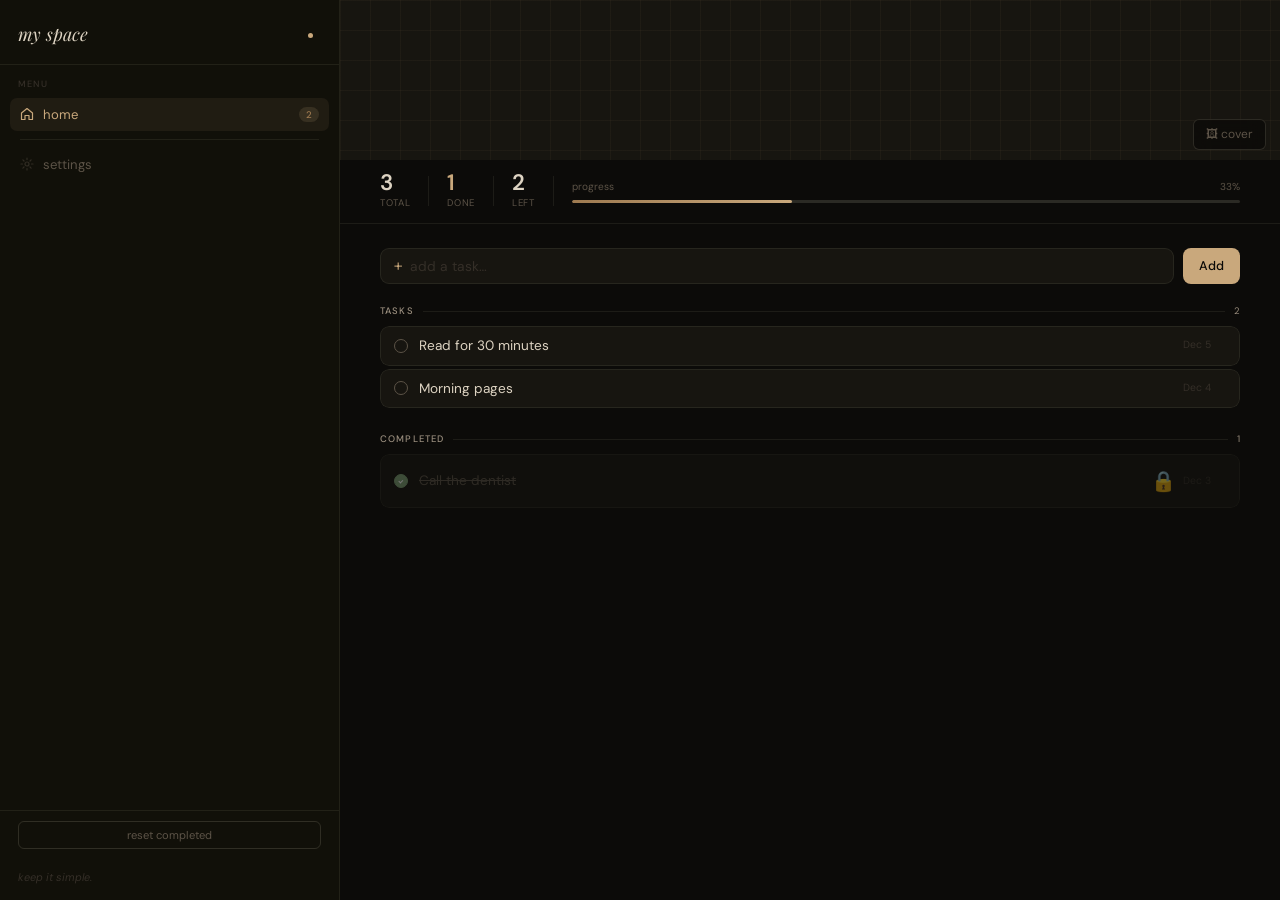
==== commit d0bb2875: "Add files via upload" ====
--- a/index.html
+++ b/index.html
@@ -8,12 +8,13 @@
 <meta name="apple-mobile-web-app-title" content="Kohie">
 <meta name="mobile-web-app-capable" content="yes">
 <meta name="theme-color" content="#0c0b09">
-<link rel="icon" type="image/svg+xml" href="data:image/svg+xml,%3Csvg xmlns='http://www.w3.org/2000/svg' viewBox='0 0 100 100'%3E%3Crect width='100' height='100' rx='18' fill='%230c0b09'/%3E%3C!-- checkmark row --%3E%3Cpolyline points='18,32 24,38 34,26' stroke='%23c9a87c' stroke-width='5' stroke-linecap='round' stroke-linejoin='round' fill='none'/%3E%3Cline x1='42' y1='32' x2='82' y2='32' stroke='white' stroke-width='5' stroke-linecap='round'/%3E%3C!-- circle row --%3E%3Ccircle cx='26' cy='52' r='7' stroke='white' stroke-width='4.5' fill='none'/%3E%3Cline x1='42' y1='52' x2='82' y2='52' stroke='white' stroke-width='5' stroke-linecap='round'/%3E%3C!-- circle row --%3E%3Ccircle cx='26' cy='72' r='7' stroke='white' stroke-width='4.5' fill='none'/%3E%3Cline x1='42' y1='72' x2='82' y2='72' stroke='white' stroke-width='5' stroke-linecap='round'/%3E%3C/svg%3E">
+<link rel="icon" type="image/svg+xml" href="data:image/svg+xml,%3Csvg xmlns='http://www.w3.org/2000/svg' viewBox='0 0 100 100'%3E%3Crect width='100' height='100' rx='18' fill='%230c0b09'/%3E%3Cpolyline points='18,32 24,38 34,26' stroke='%23c9a87c' stroke-width='5' stroke-linecap='round' stroke-linejoin='round' fill='none'/%3E%3Cline x1='42' y1='32' x2='82' y2='32' stroke='white' stroke-width='5' stroke-linecap='round'/%3E%3Ccircle cx='26' cy='52' r='7' stroke='white' stroke-width='4.5' fill='none'/%3E%3Cline x1='42' y1='52' x2='82' y2='52' stroke='white' stroke-width='5' stroke-linecap='round'/%3E%3Ccircle cx='26' cy='72' r='7' stroke='white' stroke-width='4.5' fill='none'/%3E%3Cline x1='42' y1='72' x2='82' y2='72' stroke='white' stroke-width='5' stroke-linecap='round'/%3E%3C/svg%3E">
 <link rel="apple-touch-icon" href="data:image/svg+xml,%3Csvg xmlns='http://www.w3.org/2000/svg' viewBox='0 0 100 100'%3E%3Crect width='100' height='100' rx='18' fill='%230c0b09'/%3E%3Cpolyline points='18,32 24,38 34,26' stroke='%23c9a87c' stroke-width='5' stroke-linecap='round' stroke-linejoin='round' fill='none'/%3E%3Cline x1='42' y1='32' x2='82' y2='32' stroke='white' stroke-width='5' stroke-linecap='round'/%3E%3Ccircle cx='26' cy='52' r='7' stroke='white' stroke-width='4.5' fill='none'/%3E%3Cline x1='42' y1='52' x2='82' y2='52' stroke='white' stroke-width='5' stroke-linecap='round'/%3E%3Ccircle cx='26' cy='72' r='7' stroke='white' stroke-width='4.5' fill='none'/%3E%3Cline x1='42' y1='72' x2='82' y2='72' stroke='white' stroke-width='5' stroke-linecap='round'/%3E%3C/svg%3E">
 <link rel="manifest" href="data:application/json,{&quot;name&quot;:&quot;Kohie&quot;,&quot;short_name&quot;:&quot;Kohie&quot;,&quot;start_url&quot;:&quot;/&quot;,&quot;display&quot;:&quot;standalone&quot;,&quot;background_color&quot;:&quot;%230c0b09&quot;,&quot;theme_color&quot;:&quot;%230c0b09&quot;,&quot;icons&quot;:[{&quot;src&quot;:&quot;data:image/svg+xml,%3Csvg xmlns='http://www.w3.org/2000/svg' viewBox='0 0 100 100'%3E%3Crect width='100' height='100' rx='18' fill='%230c0b09'/%3E%3Cpolyline points='18,32 24,38 34,26' stroke='%23c9a87c' stroke-width='5' stroke-linecap='round' stroke-linejoin='round' fill='none'/%3E%3Cline x1='42' y1='32' x2='82' y2='32' stroke='white' stroke-width='5' stroke-linecap='round'/%3E%3Ccircle cx='26' cy='52' r='7' stroke='white' stroke-width='4.5' fill='none'/%3E%3Cline x1='42' y1='52' x2='82' y2='52' stroke='white' stroke-width='5' stroke-linecap='round'/%3E%3Ccircle cx='26' cy='72' r='7' stroke='white' stroke-width='4.5' fill='none'/%3E%3Cline x1='42' y1='72' x2='82' y2='72' stroke='white' stroke-width='5' stroke-linecap='round'/%3E%3C/svg%3E&quot;,&quot;sizes&quot;:&quot;any&quot;,&quot;type&quot;:&quot;image/svg+xml&quot;}]}">
 <title>Kohie</title>
 <link href="https://fonts.googleapis.com/css2?family=Playfair+Display:ital,wght@0,400;1,400&family=DM+Sans:wght@300;400;500&family=Lora:ital,wght@0,400;1,400&family=Sora:wght@300;400;500&family=Crimson+Pro:ital,wght@0,400;1,400&display=swap" rel="stylesheet">
 <style>
+/* ── TOKENS ── */
 :root {
   --bg:#0c0b09; --panel:#111009; --surf:#171510; --surf2:#1e1c16;
   --b:rgba(255,243,215,0.07); --b2:rgba(255,243,215,0.13);
@@ -21,25 +22,40 @@
   --gr:#7d9f74; --gd:rgba(125,159,116,0.13);
   --t:#ddd3c2; --t2:#9a8e7e; --t3:#5c5347; --t4:#352f28;
   --rd:#a86060; --rdim:rgba(168,96,96,0.10);
-  --ui-font:'DM Sans', sans-serif;
-}
+  --ui-font:'DM Sans',sans-serif;
+}
+
+/* ── RESET ── */
 *,*::before,*::after{box-sizing:border-box;margin:0;padding:0;}
 html,body{height:100%;overflow:hidden;}
 body{font-family:var(--ui-font);background:var(--bg);color:var(--t);font-size:20px;line-height:1.6;}
 
-/* ── SHELL ── */
+/* ── LAYOUT ── */
 .shell{display:flex;height:100vh;width:100vw;}
 
 /* ── SIDEBAR ── */
-.sidebar{width:340px;min-width:340px;max-width:340px;height:100vh;background:var(--panel);border-right:1px solid var(--b);display:flex;flex-direction:column;overflow:hidden;flex-shrink:0;font-size:14px;}
+.sidebar{
+  width:340px;min-width:340px;max-width:340px;height:100vh;
+  background:var(--panel);border-right:1px solid var(--b);
+  display:flex;flex-direction:column;overflow:hidden;flex-shrink:0;font-size:14px;
+}
 .sb-logo{padding:22px 18px 18px;border-bottom:1px solid var(--b);display:flex;align-items:center;gap:5px;}
-.sb-title{font-family:'Playfair Display',serif;font-size:1.12rem;font-style:italic;color:var(--t);background:transparent;border:none;outline:none;border-bottom:1px solid transparent;transition:border-color .18s;width:calc(100% - 18px);cursor:text;}
+.sb-title{
+  font-family:'Playfair Display',serif;font-size:1.12rem;font-style:italic;
+  color:var(--t);background:transparent;border:none;outline:none;
+  border-bottom:1px solid transparent;transition:border-color .18s;
+  width:calc(100% - 18px);cursor:text;
+}
 .sb-title:focus{border-bottom-color:rgba(201,168,124,.32);}
 .sb-dot{width:5px;height:5px;border-radius:50%;background:var(--ac);flex-shrink:0;margin-top:2px;}
 .sb-nav{padding:12px 10px;flex:1;overflow-y:auto;}
 .sb-nav::-webkit-scrollbar{display:none;}
 .sb-sec{font-size:.57rem;letter-spacing:.13em;text-transform:uppercase;color:var(--t4);font-weight:500;padding:0 8px 6px;}
-.nav-btn{display:flex;align-items:center;gap:9px;padding:8px 10px;border-radius:7px;cursor:pointer;transition:background .13s,color .13s;color:var(--t3);font-size:.82rem;border:none;background:transparent;width:100%;text-align:left;font-family:var(--ui-font);margin-bottom:1px;}
+.nav-btn{
+  display:flex;align-items:center;gap:9px;padding:8px 10px;border-radius:7px;
+  cursor:pointer;transition:background .13s,color .13s;color:var(--t3);font-size:.82rem;
+  border:none;background:transparent;width:100%;text-align:left;font-family:var(--ui-font);margin-bottom:1px;
+}
 .nav-btn:hover{background:rgba(255,243,215,.04);color:var(--t2);}
 .nav-btn.active{background:var(--ag);color:var(--ac);}
 .nav-icon{width:14px;height:14px;opacity:.42;flex-shrink:0;display:flex;align-items:center;justify-content:center;}
@@ -48,9 +64,11 @@
 .nav-btn.active .nb{background:rgba(201,168,124,.14);color:var(--ac2);}
 .sb-sep{height:1px;background:var(--b);margin:8px 10px;}
 .sb-reset{padding:10px 18px;border-top:1px solid var(--b);flex-shrink:0;}
-.reset-lbl{font-size:.57rem;letter-spacing:.1em;text-transform:uppercase;color:var(--t4);margin-bottom:7px;}
-.reset-row{display:flex;gap:6px;}
-.reset-btn{flex:1;padding:6px 8px;background:transparent;border:1px solid var(--b2);border-radius:6px;color:var(--t3);font-family:var(--ui-font);font-size:.7rem;cursor:pointer;transition:all .13s;text-align:center;}
+.reset-btn{
+  width:100%;padding:6px 8px;background:transparent;border:1px solid var(--b2);
+  border-radius:6px;color:var(--t3);font-family:var(--ui-font);font-size:.7rem;
+  cursor:pointer;transition:all .13s;text-align:center;
+}
 .reset-btn:hover{color:var(--t);border-color:var(--rd);background:var(--rdim);}
 .sb-foot{padding:10px 18px 14px;font-size:.68rem;color:var(--t4);font-style:italic;}
 
@@ -59,11 +77,20 @@
 
 /* ── COVER ── */
 .cover{position:relative;height:160px;flex-shrink:0;background:var(--surf);overflow:hidden;}
-.cover::before{content:'';position:absolute;inset:0;pointer-events:none;background-image:linear-gradient(rgba(201,168,124,.048) 1px,transparent 1px),linear-gradient(90deg,rgba(201,168,124,.048) 1px,transparent 1px);background-size:30px 30px;}
+.cover::before{
+  content:'';position:absolute;inset:0;pointer-events:none;
+  background-image:linear-gradient(rgba(201,168,124,.048) 1px,transparent 1px),
+    linear-gradient(90deg,rgba(201,168,124,.048) 1px,transparent 1px);
+  background-size:30px 30px;
+}
 .cov-img{position:absolute;inset:0;background-size:cover;background-position:center;opacity:0;transition:opacity .5s;}
 .cov-img.on{opacity:1;}
 .cov-btns{position:absolute;bottom:10px;right:14px;display:flex;gap:6px;z-index:2;}
-.cov-btn{background:rgba(10,9,7,.66);border:1px solid var(--b2);color:var(--t3);border-radius:6px;padding:5px 12px;font-family:var(--ui-font);font-size:12px;cursor:pointer;backdrop-filter:blur(8px);transition:all .13s;white-space:nowrap;}
+.cov-btn{
+  background:rgba(10,9,7,.66);border:1px solid var(--b2);color:var(--t3);
+  border-radius:6px;padding:5px 12px;font-family:var(--ui-font);font-size:12px;
+  cursor:pointer;backdrop-filter:blur(8px);transition:all .13s;white-space:nowrap;
+}
 .cov-btn:hover{color:var(--t);border-color:var(--ac2);}
 #cover-file{display:none;}
 
@@ -72,7 +99,7 @@
 .sum-bar-inner{display:flex;align-items:center;gap:18px;width:100%;max-width:860px;}
 .s-stat{display:flex;flex-direction:column;gap:1px;}
 .s-num{font-size:1.4rem;font-weight:600;color:var(--t);line-height:1;font-variant-numeric:tabular-nums;}
-.s-num.a{color:var(--ac);} .s-num.g{color:var(--ac);}
+.s-num.ac{color:var(--ac);}
 .s-lbl{font-size:.6rem;letter-spacing:.07em;text-transform:uppercase;color:var(--t3);}
 .s-sep{width:1px;height:30px;background:var(--b);flex-shrink:0;}
 .s-prog{flex:1;}
@@ -80,10 +107,11 @@
 .s-prog-track{height:3px;background:var(--b2);border-radius:99px;overflow:hidden;}
 .s-prog-fill{height:100%;background:linear-gradient(90deg,var(--ac2),var(--ac));border-radius:99px;transition:width .5s cubic-bezier(.4,0,.2,1);}
 
-/* ── HOME CONTENT ── */
-.home-content{flex:1;overflow-y:auto;padding:24px 24px 40px;display:flex;flex-direction:column;align-items:center;}
-.home-content::-webkit-scrollbar{width:4px;}
-.home-content::-webkit-scrollbar-thumb{background:var(--b2);border-radius:99px;}
+/* ── HOME PAGE ── */
+.home-page{flex:1;overflow-y:auto;padding:24px 24px 40px;display:flex;flex-direction:column;align-items:center;}
+.home-page::-webkit-scrollbar{width:4px;}
+.home-page::-webkit-scrollbar-thumb{background:var(--b2);border-radius:99px;}
+.home-page.hidden{display:none;}
 .home-inner{width:100%;max-width:860px;}
 
 /* add row */
@@ -93,7 +121,11 @@
 .add-plus{color:var(--ac);font-size:1.05rem;font-weight:300;line-height:1;flex-shrink:0;}
 #task-input{flex:1;border:none;outline:none;background:transparent;color:var(--t);font-family:var(--ui-font);font-size:.86rem;}
 #task-input::placeholder{color:var(--t4);}
-.add-btn{padding:8px 16px;background:var(--ac);color:#0a0907;border:none;border-radius:8px;font-family:var(--ui-font);font-size:.79rem;font-weight:500;cursor:pointer;transition:opacity .13s,transform .1s;}
+.add-btn{
+  padding:8px 16px;background:var(--ac);color:#0a0907;border:none;border-radius:8px;
+  font-family:var(--ui-font);font-size:.79rem;font-weight:500;cursor:pointer;
+  transition:opacity .13s,transform .1s;
+}
 .add-btn:hover{opacity:.83;} .add-btn:active{transform:scale(.97);}
 
 /* list header */
@@ -103,337 +135,421 @@
 .list-hd-ct{font-size:.59rem;color:var(--t2);}
 .task-list{display:flex;flex-direction:column;gap:3px;margin-bottom:24px;}
 
-/* task card outer (swipe wrapper) */
+/* task card */
 .card-outer{position:relative;border-radius:9px;overflow:hidden;flex-shrink:0;}
-.card-del-bg{position:absolute;inset:0;background:var(--rdim);border:1px solid var(--rd);border-radius:9px;display:flex;align-items:center;justify-content:flex-end;padding-right:16px;color:var(--rd);font-size:.72rem;font-weight:500;letter-spacing:.06em;text-transform:uppercase;opacity:0;transition:opacity .15s;pointer-events:none;}
+.card-del-bg{
+  position:absolute;inset:0;background:var(--rdim);border:1px solid var(--rd);border-radius:9px;
+  display:flex;align-items:center;justify-content:flex-end;padding-right:16px;
+  color:var(--rd);font-size:.72rem;font-weight:500;letter-spacing:.06em;text-transform:uppercase;
+  opacity:0;transition:opacity .15s;pointer-events:none;
+}
 .card-outer.reveal .card-del-bg{opacity:1;}
-
-.task-card{position:relative;display:flex;flex-direction:column;gap:0;padding:10px 13px;background:var(--surf);border:1px solid var(--b);border-radius:9px;cursor:pointer;transition:border-color .13s,background .13s,transform .18s;animation:fadeUp .19s ease;user-select:none;}
+.task-card{
+  position:relative;display:flex;flex-direction:column;gap:0;
+  padding:10px 13px;background:var(--surf);border:1px solid var(--b);border-radius:9px;
+  cursor:pointer;transition:border-color .13s,background .13s;
+  animation:fadeUp .19s ease;user-select:none;
+}
 .task-card:hover{border-color:var(--b2);background:var(--surf2);}
 .task-card.done-card{opacity:.44;}
 .task-card.done-card .tc-text{text-decoration:line-through;color:var(--t3);}
 @keyframes fadeUp{from{opacity:0;transform:translateY(5px);}to{opacity:1;transform:translateY(0);}}
-
-/* card top row */
 .tc-top{display:flex;align-items:center;gap:11px;}
-
-/* circle checkbox */
-.tc-cb{width:14px;height:14px;border-radius:50%;border:1.5px solid var(--t3);flex-shrink:0;cursor:pointer;display:flex;align-items:center;justify-content:center;transition:all .14s;background:transparent;}
+.tc-cb{
+  width:14px;height:14px;border-radius:50%;border:1.5px solid var(--t3);
+  flex-shrink:0;cursor:pointer;display:flex;align-items:center;justify-content:center;
+  transition:border-color .14s,background .14s;background:transparent;
+}
 .tc-cb:hover{border-color:var(--ac);box-shadow:0 0 0 3px rgba(201,168,124,0.12);}
 .tc-cb.checked{background:var(--gr);border-color:var(--gr);}
-.tc-cb.checked::after{content:'';width:4px;height:2.5px;border-left:1.5px solid #fff;border-bottom:1.5px solid #fff;transform:rotate(-45deg) translateY(-.5px);display:block;}
+.tc-cb.checked::after{
+  content:'';width:4px;height:2.5px;
+  border-left:1.5px solid #fff;border-bottom:1.5px solid #fff;
+  transform:rotate(-45deg) translateY(-.5px);display:block;
+}
 .tc-cb.awaiting{border:1.5px dashed var(--ac2);}
 .tc-cb.locked{border-color:var(--t4);cursor:default;}
-.tc-cb.locked:hover{border-color:var(--t4);}
+.tc-cb.locked:hover{border-color:var(--t4);box-shadow:none;}
 .tc-cb.locked.checked{background:var(--gr);border-color:var(--gr);}
-
 .tc-text{flex:1;font-size:.85rem;color:var(--t);line-height:1.3;}
 .tc-right{display:flex;align-items:center;gap:7px;flex-shrink:0;margin-left:auto;}
 .tc-date{font-size:.65rem;color:var(--t4);white-space:nowrap;}
-.tc-lock{font-size:.65rem;}
 .tc-arr{font-size:.68rem;color:var(--t4);opacity:0;transition:opacity .12s;}
 .task-card:hover .tc-arr{opacity:1;}
-
-/* awaiting photo indicator — inline under the card top row */
 .tc-await{display:none;align-items:center;gap:7px;padding-top:7px;margin-left:25px;}
 .tc-await.show{display:flex;}
 .tc-await-dot{width:6px;height:6px;border-radius:50%;border:1.5px dashed var(--ac2);flex-shrink:0;}
 .tc-await-txt{font-size:.72rem;color:var(--ac2);font-style:italic;}
-
 .empty-note{padding:20px 0 8px;font-size:.79rem;color:var(--t4);font-style:italic;text-align:center;}
 
+/* ── TASK DETAIL ── */
+.task-detail{display:none;flex-direction:column;flex:1;overflow:hidden;}
+.task-detail.open{display:flex;}
+.td-topbar{display:flex;align-items:center;gap:12px;padding:12px 26px;border-bottom:1px solid var(--b);flex-shrink:0;}
+.td-back{
+  background:transparent;border:none;color:var(--ac);font-family:var(--ui-font);
+  font-size:.82rem;cursor:pointer;padding:4px 0;display:flex;align-items:center;gap:5px;transition:opacity .13s;
+}
+.td-back:hover{opacity:.7;}
+.td-body{flex:1;overflow-y:auto;padding:16px 26px 32px;display:flex;flex-direction:column;gap:12px;}
+.td-body::-webkit-scrollbar{width:4px;}
+.td-body::-webkit-scrollbar-thumb{background:var(--b2);border-radius:99px;}
+.panel-badge{font-size:.6rem;letter-spacing:.08em;text-transform:uppercase;padding:2px 8px;border-radius:99px;border:1px solid;display:inline-block;}
+.panel-badge.pending{color:var(--t3);border-color:var(--b2);}
+.panel-badge.done{color:var(--gr);background:var(--gd);border-color:rgba(125,159,116,.27);}
+#d-name{
+  width:100%;font-family:var(--ui-font);font-size:.95rem;color:var(--t);
+  background:transparent;border:none;outline:none;border-bottom:1px solid transparent;
+  transition:border-color .17s;line-height:1.4;padding-bottom:4px;font-weight:500;
+}
+#d-name:focus{border-bottom-color:rgba(201,168,124,.28);}
+#d-name:disabled{color:var(--t2);cursor:default;}
+.dlbl{font-size:.59rem;letter-spacing:.1em;text-transform:uppercase;color:var(--t3);margin-bottom:6px;}
+.notes-box{background:var(--surf);border:1px solid var(--b);border-radius:9px;overflow:hidden;transition:border-color .17s;}
+.notes-box:focus-within{border-color:var(--ac2);}
+.notes-inner-lbl{padding:8px 13px 0;font-size:.57rem;letter-spacing:.1em;text-transform:uppercase;color:var(--t4);}
+#d-notes{
+  width:100%;min-height:90px;background:transparent;border:none;outline:none;
+  padding:5px 13px 12px;color:var(--t);font-family:var(--ui-font);font-size:.84rem;line-height:1.7;resize:vertical;
+}
+#d-notes::placeholder{color:var(--t4);}
+#d-notes:disabled{color:var(--t3);cursor:default;resize:none;}
+.photo-req{background:rgba(201,168,124,.06);border:1px solid rgba(201,168,124,.16);border-radius:8px;padding:9px 13px;font-size:.76rem;color:var(--ac);display:none;align-items:center;gap:7px;}
+.photo-req.show{display:flex;}
+.photo-grid{display:grid;grid-template-columns:repeat(4,1fr);gap:7px;margin-bottom:7px;}
+.photo-thumb{aspect-ratio:3/4;border-radius:8px;overflow:hidden;position:relative;border:1px solid var(--b);background:var(--surf2);}
+.photo-thumb img{width:100%;height:100%;object-fit:cover;object-position:center top;display:block;}
+.photo-rm{
+  position:absolute;top:3px;right:3px;background:rgba(0,0,0,.6);color:#fff;
+  border:none;border-radius:50%;width:17px;height:17px;font-size:.55rem;
+  cursor:pointer;display:none;align-items:center;justify-content:center;
+}
+.photo-thumb:hover .photo-rm{display:flex;}
+.upload-lbl{
+  display:flex;align-items:center;justify-content:center;gap:7px;
+  border:1px dashed var(--b2);border-radius:8px;padding:14px;cursor:pointer;
+  font-family:var(--ui-font);font-size:.76rem;color:var(--t3);transition:all .14s;
+}
+.upload-lbl:hover{border-color:var(--ac2);color:var(--ac);background:var(--ag);}
+.upload-lbl.hidden{display:none;}
+#d-photo-input{display:none;}
+.meta-grid{display:grid;grid-template-columns:1fr 1fr;gap:8px;}
+.meta-card{background:var(--surf);border:1px solid var(--b);border-radius:8px;padding:9px 12px;}
+.meta-lbl{font-size:.59rem;letter-spacing:.08em;text-transform:uppercase;color:var(--t3);margin-bottom:2px;}
+.meta-val{font-size:.82rem;color:var(--t2);}
+.meta-val.gr{color:var(--gr);}
+.panel-foot{display:flex;align-items:center;gap:10px;flex-wrap:wrap;}
+.confirm-btn{
+  padding:9px 20px;background:var(--gr);color:#fff;border:none;border-radius:8px;
+  font-family:var(--ui-font);font-size:.8rem;font-weight:500;cursor:pointer;transition:opacity .13s,transform .1s;
+}
+.confirm-btn:hover{opacity:.83;} .confirm-btn:active{transform:scale(.97);}
+.confirm-btn:disabled{opacity:.22;cursor:not-allowed;}
+.del-btn{
+  padding:8px 14px;background:transparent;border:1px solid var(--b);color:var(--t3);
+  border-radius:8px;font-family:var(--ui-font);font-size:.77rem;cursor:pointer;transition:all .13s;
+}
+.del-btn:hover{color:var(--rd);border-color:var(--rd);background:var(--rdim);}
+.asv{font-size:.67rem;color:var(--t4);font-style:italic;opacity:0;transition:opacity .3s;margin-left:auto;}
+.asv.show{opacity:1;}
+
 /* ── SETTINGS MODAL ── */
-.settings-backdrop{position:fixed;inset:0;z-index:400;background:rgba(0,0,0,.6);backdrop-filter:blur(4px);opacity:0;pointer-events:none;transition:opacity .25s;}
+.settings-backdrop{position:fixed;inset:0;z-index:400;background:rgba(0,0,0,.6);backdrop-filter:blur(4px);opacity:0;pointer-events:none;transition:opacity .25s;display:none;}
 .settings-backdrop.open{opacity:1;pointer-events:all;}
-.settings-modal{position:fixed;top:50%;left:50%;transform:translate(-50%,-48%) scale(.97);z-index:401;width:420px;max-width:94vw;max-height:88vh;background:var(--panel);border:1px solid var(--b2);border-radius:14px;display:flex;flex-direction:column;overflow:hidden;box-shadow:0 24px 64px rgba(0,0,0,.7);transition:opacity .25s,transform .25s;opacity:0;pointer-events:none;}
+.settings-modal{
+  position:fixed;top:50%;left:50%;transform:translate(-50%,-48%) scale(.97);
+  z-index:401;width:420px;max-width:94vw;max-height:88vh;
+  background:var(--panel);border:1px solid var(--b2);border-radius:14px;
+  display:flex;flex-direction:column;overflow:hidden;
+  box-shadow:0 24px 64px rgba(0,0,0,.7);transition:opacity .25s,transform .25s;opacity:0;pointer-events:none;
+}
 .settings-modal.open{opacity:1;pointer-events:all;transform:translate(-50%,-50%) scale(1);}
 .sm-top{padding:16px 20px;border-bottom:1px solid var(--b);display:flex;align-items:center;justify-content:space-between;flex-shrink:0;}
 .sm-title{font-family:'Playfair Display',serif;font-size:1rem;font-style:italic;color:var(--t);}
-.sm-close{width:26px;height:26px;border-radius:50%;background:var(--surf);border:1px solid var(--b);color:var(--t2);cursor:pointer;font-size:.75rem;display:flex;align-items:center;justify-content:center;transition:all .12s;}
+.sm-close{
+  width:26px;height:26px;border-radius:50%;background:var(--surf);border:1px solid var(--b);
+  color:var(--t2);cursor:pointer;font-size:.75rem;display:flex;align-items:center;justify-content:center;transition:all .12s;
+}
 .sm-close:hover{background:var(--b);color:var(--t);}
 .sm-body{overflow-y:auto;padding:18px 20px 24px;display:flex;flex-direction:column;gap:22px;}
 .sm-body::-webkit-scrollbar{width:3px;}
 .sm-body::-webkit-scrollbar-thumb{background:var(--b2);border-radius:99px;}
 .sm-section{display:flex;flex-direction:column;gap:10px;}
 .sm-lbl{font-size:.6rem;letter-spacing:.12em;text-transform:uppercase;color:var(--t3);font-weight:500;padding-bottom:8px;border-bottom:1px solid var(--b);}
-
-/* color swatches */
 .color-swatches{display:flex;gap:10px;flex-wrap:wrap;}
 .swatch{width:34px;height:34px;border-radius:50%;cursor:pointer;border:2px solid transparent;transition:transform .13s,border-color .13s,box-shadow .13s;flex-shrink:0;position:relative;}
 .swatch:hover{transform:scale(1.12);box-shadow:0 0 0 3px rgba(255,255,255,.1);}
 .swatch.active{border-color:var(--t);box-shadow:0 0 0 3px rgba(255,255,255,.12);}
-.swatch[title]:hover::after{content:attr(title);position:absolute;bottom:calc(100% + 6px);left:50%;transform:translateX(-50%);background:rgba(0,0,0,.75);color:#fff;font-size:.6rem;letter-spacing:.06em;white-space:nowrap;padding:3px 7px;border-radius:4px;pointer-events:none;backdrop-filter:blur(4px);}
-
-/* font select */
-.font-select{width:100%;padding:9px 12px;background:var(--surf);border:1px solid var(--b);border-radius:8px;color:var(--t);font-family:var(--ui-font);font-size:.84rem;outline:none;cursor:pointer;appearance:none;background-image:url("data:image/svg+xml,%3Csvg xmlns='http://www.w3.org/2000/svg' width='10' height='6' viewBox='0 0 10 6'%3E%3Cpath d='M1 1l4 4 4-4' stroke='%235c5347' stroke-width='1.5' fill='none' stroke-linecap='round'/%3E%3C/svg%3E");background-repeat:no-repeat;background-position:right 12px center;padding-right:32px;transition:border-color .13s;}
+.swatch[title]:hover::after{
+  content:attr(title);position:absolute;bottom:calc(100% + 6px);left:50%;transform:translateX(-50%);
+  background:rgba(0,0,0,.75);color:#fff;font-size:.6rem;letter-spacing:.06em;
+  white-space:nowrap;padding:3px 7px;border-radius:4px;pointer-events:none;
+}
+.font-select{
+  width:100%;padding:9px 12px;background:var(--surf);border:1px solid var(--b);
+  border-radius:8px;color:var(--t);font-family:var(--ui-font);font-size:.84rem;
+  outline:none;cursor:pointer;appearance:none;
+  background-image:url("data:image/svg+xml,%3Csvg xmlns='http://www.w3.org/2000/svg' width='10' height='6' viewBox='0 0 10 6'%3E%3Cpath d='M1 1l4 4 4-4' stroke='%235c5347' stroke-width='1.5' fill='none' stroke-linecap='round'/%3E%3C/svg%3E");
+  background-repeat:no-repeat;background-position:right 12px center;padding-right:32px;transition:border-color .13s;
+}
 .font-select:focus{border-color:var(--ac2);}
 .font-select option{background:var(--panel);}
-
-/* size slider */
 .size-row{display:flex;align-items:center;gap:12px;}
 .size-slider{flex:1;appearance:none;height:3px;background:var(--b2);border-radius:99px;outline:none;cursor:pointer;}
 .size-slider::-webkit-slider-thumb{appearance:none;width:14px;height:14px;border-radius:50%;background:var(--ac);cursor:pointer;}
 .size-val{font-size:.75rem;color:var(--t2);min-width:28px;text-align:right;}
-
-/* sort + reset schedule options */
 .opt-row{display:flex;gap:6px;flex-wrap:wrap;}
 .opt-chip{padding:6px 13px;background:var(--surf);border:1px solid var(--b);border-radius:7px;font-size:.76rem;color:var(--t3);cursor:pointer;transition:all .13s;}
 .opt-chip:hover{border-color:var(--b2);color:var(--t2);}
 .opt-chip.active{background:var(--ag);border-color:var(--ac);color:var(--ac);}
 
-
-
-.task-detail{display:none;flex-direction:column;flex:1;overflow:hidden;}
-.task-detail.open{display:flex;}
-.home-content.hidden{display:none;}
-.td-topbar{display:flex;align-items:center;gap:12px;padding:12px 26px;border-bottom:1px solid var(--b);flex-shrink:0;}
-.td-back{background:transparent;border:none;color:var(--ac);font-family:var(--ui-font);font-size:.82rem;cursor:pointer;padding:4px 0;display:flex;align-items:center;gap:5px;transition:opacity .13s;}
-.td-back:hover{opacity:.7;}
-.td-body{flex:1;overflow-y:auto;padding:16px 26px 32px;display:flex;flex-direction:column;gap:12px;}
-.td-body::-webkit-scrollbar{width:4px;}
-.td-body::-webkit-scrollbar-thumb{background:var(--b2);border-radius:99px;}
-
-.panel-badge{font-size:.6rem;letter-spacing:.08em;text-transform:uppercase;padding:2px 8px;border-radius:99px;border:1px solid;display:inline-block;}
-.panel-badge.pending{color:var(--t3);border-color:var(--b2);}
-.panel-badge.done{color:var(--gr);background:var(--gd);border-color:rgba(125,159,116,.27);}
-
-
-
-
-/* editable name */
-#d-name{width:100%;font-family:var(--ui-font);font-size:.95rem;font-style:normal;color:var(--t);background:transparent;border:none;outline:none;border-bottom:1px solid transparent;transition:border-color .17s;line-height:1.4;padding-bottom:4px;font-weight:500;}
-#d-name:focus{border-bottom-color:rgba(201,168,124,.28);}
-#d-name:disabled{color:var(--t2);cursor:default;}
-
-.dlbl{font-size:.59rem;letter-spacing:.1em;text-transform:uppercase;color:var(--t3);margin-bottom:6px;}
-
-/* notes */
-.notes-box{background:var(--surf);border:1px solid var(--b);border-radius:9px;overflow:hidden;transition:border-color .17s;}
-.notes-box:focus-within{border-color:var(--ac2);}
-.notes-inner-lbl{padding:8px 13px 0;font-size:.57rem;letter-spacing:.1em;text-transform:uppercase;color:var(--t4);}
-#d-notes{width:100%;min-height:90px;background:transparent;border:none;outline:none;padding:5px 13px 12px;color:var(--t);font-family:var(--ui-font);font-size:.84rem;line-height:1.7;resize:vertical;}
-#d-notes::placeholder{color:var(--t4);}
-#d-notes:disabled{color:var(--t3);cursor:default;resize:none;}
-
-/* photos */
-.photo-req{background:rgba(201,168,124,.06);border:1px solid rgba(201,168,124,.16);border-radius:8px;padding:9px 13px;font-size:.76rem;color:var(--ac);display:none;align-items:center;gap:7px;}
-.photo-req.show{display:flex;}
-.photo-grid{display:grid;grid-template-columns:repeat(4,1fr);gap:7px;margin-bottom:7px;}
-.photo-thumb{aspect-ratio:3/4;border-radius:8px;overflow:hidden;position:relative;border:1px solid var(--b);background:var(--surf2);}
-.photo-thumb img{width:100%;height:100%;object-fit:cover;object-position:center top;display:block;}
-.photo-rm{position:absolute;top:3px;right:3px;background:rgba(0,0,0,.6);color:#fff;border:none;border-radius:50%;width:17px;height:17px;font-size:.55rem;cursor:pointer;display:none;align-items:center;justify-content:center;}
-.photo-thumb:hover .photo-rm{display:flex;}
-.upload-lbl{display:flex;align-items:center;justify-content:center;gap:7px;border:1px dashed var(--b2);border-radius:8px;padding:14px;cursor:pointer;font-family:var(--ui-font);font-size:.76rem;color:var(--t3);transition:all .14s;}
-.upload-lbl:hover{border-color:var(--ac2);color:var(--ac);background:var(--ag);}
-.upload-lbl.hidden{display:none;}
-#d-photo-input{display:none;}
-
-/* meta */
-.meta-grid{display:grid;grid-template-columns:1fr 1fr;gap:8px;}
-.meta-card{background:var(--surf);border:1px solid var(--b);border-radius:8px;padding:9px 12px;}
-.meta-lbl{font-size:.59rem;letter-spacing:.08em;text-transform:uppercase;color:var(--t3);margin-bottom:2px;}
-.meta-val{font-size:.82rem;color:var(--t2);}
-.meta-val.g{color:var(--gr);}
-
-/* footer */
-.panel-foot{display:flex;align-items:center;gap:10px;flex-wrap:wrap;}
-.confirm-btn{padding:9px 20px;background:var(--gr);color:#fff;border:none;border-radius:8px;font-family:var(--ui-font);font-size:.8rem;font-weight:500;cursor:pointer;transition:opacity .13s,transform .1s;}
-.confirm-btn:hover{opacity:.83;} .confirm-btn:active{transform:scale(.97);}
-.confirm-btn:disabled{opacity:.22;cursor:not-allowed;transform:none;}
-.del-btn{padding:8px 14px;background:transparent;border:1px solid var(--b);color:var(--t3);border-radius:8px;font-family:var(--ui-font);font-size:.77rem;cursor:pointer;transition:all .13s;}
-.del-btn:hover{color:var(--rd);border-color:var(--rd);background:var(--rdim);}
-.asv{font-size:.67rem;color:var(--t4);font-style:italic;opacity:0;transition:opacity .3s;margin-left:auto;}
-.asv.show{opacity:1;}
-
-.mob-topbar{display:none;align-items:center;padding:14px 16px;padding-top:calc(14px + env(safe-area-inset-top,0px));background:var(--panel);border-bottom:1px solid var(--b);flex-shrink:0;z-index:10;position:relative;}
-.mob-title{font-family:'Playfair Display',serif;font-size:1rem;font-style:italic;color:var(--t);position:absolute;left:50%;transform:translateX(-50%);pointer-events:none;}
-.mob-hamburger{background:transparent;border:none;cursor:pointer;padding:10px 10px 10px 4px;display:flex;flex-direction:column;gap:5px;margin:-6px;}
-.mob-hamburger span{display:block;width:22px;height:1.5px;background:var(--t2);border-radius:99px;transition:all .2s;}
-
-/* ── SIDEBAR OVERLAY (mobile) ── */
+/* ── MOBILE TOPBAR ── */
+.mob-topbar{
+  display:none;align-items:center;
+  padding:14px 16px;
+  padding-top:calc(14px + env(safe-area-inset-top,0px));
+  background:var(--panel);border-bottom:1px solid var(--b);
+  flex-shrink:0;z-index:10;position:relative;
+}
+.mob-title{
+  font-family:'Playfair Display',serif;font-size:1rem;font-style:italic;color:var(--t);
+  position:absolute;left:50%;transform:translateX(-50%);pointer-events:none;
+  white-space:nowrap;
+}
+.mob-hamburger{background:transparent;border:none;cursor:pointer;padding:10px;display:flex;flex-direction:column;gap:5px;margin:-6px;}
+.mob-hamburger span{display:block;width:22px;height:1.5px;background:var(--t2);border-radius:99px;}
+
+/* ── SIDEBAR OVERLAY ── */
 .sb-overlay{display:none;position:fixed;inset:0;background:rgba(0,0,0,.55);z-index:199;opacity:0;transition:opacity .22s;}
 .sb-overlay.open{opacity:1;}
 
-/* ── MOBILE RESPONSIVE ── */
-@media (max-width: 680px) {
+/* ── SYNC ── */
+.sync-id-row{display:flex;gap:7px;align-items:center;}
+.sync-id-box{
+  flex:1;padding:8px 11px;background:var(--surf);border:1px solid var(--b);
+  border-radius:7px;color:var(--t);font-family:var(--ui-font);font-size:.78rem;
+  outline:none;transition:border-color .13s;letter-spacing:.04em;
+}
+.sync-id-box:focus{border-color:var(--ac2);}
+.sync-id-box::placeholder{color:var(--t4);}
+.sync-sm-btn{
+  padding:8px 13px;border-radius:7px;font-family:var(--ui-font);font-size:.76rem;
+  font-weight:500;cursor:pointer;border:1px solid var(--b2);transition:all .13s;
+  background:var(--surf);color:var(--t2);white-space:nowrap;flex-shrink:0;
+}
+.sync-sm-btn:hover{border-color:var(--ac2);color:var(--ac);}
+.sync-sm-btn.primary{background:var(--ac);color:#0a0907;border-color:transparent;}
+.sync-sm-btn.primary:hover{opacity:.83;}
+.sync-sm-btn:disabled{opacity:.3;cursor:not-allowed;}
+.sync-status{font-size:.68rem;min-height:1.2em;font-style:italic;}
+.sync-status.ok{color:var(--gr);}
+.sync-status.err{color:var(--rd);}
+.sync-status.info{color:var(--ac2);}
+.sync-hint{font-size:.68rem;color:var(--t4);line-height:1.5;font-style:italic;}
+.sync-actions{display:flex;gap:7px;flex-wrap:wrap;}
+
+/* ── MOBILE ── */
+@media (max-width:680px) {
+  /* body is the flex column so topbar + shell share 100vh exactly */
   html,body{overflow:hidden;height:100%;}
-
+  body{display:flex;flex-direction:column;}
   .mob-topbar{display:flex;}
-
-  /* body becomes the flex column so topbar + shell fill exactly 100vh */
-  body{display:flex;flex-direction:column;}
   .shell{flex:1;min-height:0;height:auto;}
 
-  /* sidebar becomes a slide-in drawer */
+  /* sidebar: fixed drawer sliding in from left */
   .sidebar{
-    position:fixed;top:0;left:0;height:100%;
+    position:fixed;top:0;left:0;height:100%;z-index:200;
+    width:260px;min-width:260px;max-width:260px;
     transform:translateX(-100%);
     transition:transform .25s cubic-bezier(.4,0,.2,1);
-    z-index:200;
-    width:260px;min-width:260px;
-    padding-top:env(safe-area-inset-top, 0px);
+    padding-top:env(safe-area-inset-top,0px);
   }
-  .sidebar.mob-open{transform:translateX(0);}
+  .sidebar.open{transform:translateX(0);}
   .sb-overlay{display:block;pointer-events:none;}
   .sb-overlay.open{pointer-events:all;}
 
-  /* main scrolls within its flex slot */
+  /* main scrolls within its slot */
   .main{height:auto;flex:1;overflow-y:auto;}
 
-  /* cover shorter on mobile */
+  /* cover shorter */
   .cover{height:110px;}
 
-  /* summary bar wraps */
+  /* summary bar */
   .sum-bar{padding:10px 16px;}
   .sum-bar-inner{flex-wrap:wrap;gap:12px;}
   .s-prog{min-width:100%;order:1;}
 
-  /* home content padding */
-  .home-content{padding:14px 16px 80px;}
-
-  /* task detail padding */
+  /* content padding */
+  .home-page{padding:14px 16px 80px;}
   .td-topbar{padding:10px 16px;}
   .td-body{padding:14px 16px 80px;}
 
-  /* photo grid 3 cols on mobile */
+  /* photos 3-col */
   .photo-grid{grid-template-columns:repeat(3,1fr);}
 
-  /* settings modal full-width */
+  /* settings modal full width */
   .settings-modal{width:96vw;max-width:96vw;max-height:92vh;}
 }
 </style>
 </head>
 <body>
-<!-- MOBILE TOPBAR -->
+
+<!-- mobile topbar (hidden on desktop) -->
 <div class="mob-topbar" id="mob-topbar">
-  <button class="mob-hamburger" id="mob-hamburger" aria-label="Menu">
+  <button class="mob-hamburger" id="mob-hamburger" aria-label="Open menu">
     <span></span><span></span><span></span>
   </button>
-  <span class="mob-title" id="mob-title-lbl">my space</span>
+  <span class="mob-title" id="mob-title">my space</span>
 </div>
-<!-- SIDEBAR OVERLAY -->
+
+<!-- sidebar overlay (mobile) -->
 <div class="sb-overlay" id="sb-overlay"></div>
 
 <div class="shell">
 
-<!-- SIDEBAR -->
-<aside class="sidebar">
-  <div class="sb-logo">
-    <input class="sb-title" id="sb-title" type="text" value="my space" maxlength="40" spellcheck="false"/>
-    <span class="sb-dot"></span>
-  </div>
-  <nav class="sb-nav">
-    <div class="sb-sec">menu</div>
-    <button class="nav-btn active" id="nav-home">
-      <span class="nav-icon"><svg width="14" height="14" viewBox="0 0 14 14" fill="none"><path d="M7 1.5L1.5 6V12.5H5V8.5H9V12.5H12.5V6L7 1.5Z" stroke="currentColor" stroke-width="1.2" fill="none" stroke-linejoin="round"/></svg></span>
-      home <span class="nb" id="nb-home"></span>
-    </button>
-    <div class="sb-sep"></div>
-    <button class="nav-btn" id="open-settings">
-      <span class="nav-icon"><svg width="14" height="14" viewBox="0 0 14 14" fill="none"><circle cx="7" cy="7" r="2" stroke="currentColor" stroke-width="1.2" fill="none"/><path d="M7 1v1.5M7 11.5V13M1 7h1.5M11.5 7H13M2.9 2.9l1.1 1.1M10 10l1.1 1.1M2.9 11.1L4 10M10 4l1.1-1.1" stroke="currentColor" stroke-width="1.2" stroke-linecap="round"/></svg></span>
-      settings
-    </button>
-  </nav>
-  <div class="sb-reset">
-    <button class="reset-btn" id="rst-all" style="width:100%">reset completed</button>
-  </div>
-  <div class="sb-foot">keep it simple.</div>
-</aside>
-
-<!-- MAIN -->
-<main class="main">
-  <!-- Cover -->
-  <div class="cover">
-    <div class="cov-img" id="cov-img"></div>
-    <div class="cov-btns">
-      <label class="cov-btn" for="cover-file">🖼 cover</label>
-      <button class="cov-btn" id="rm-cover" style="display:none">✕ remove</button>
-      <input type="file" id="cover-file" accept="image/*"/>
+  <!-- SIDEBAR -->
+  <aside class="sidebar" id="sidebar">
+    <div class="sb-logo">
+      <input class="sb-title" id="sb-title" type="text" value="my space" maxlength="40" spellcheck="false"/>
+      <span class="sb-dot" id="sb-dot"></span>
     </div>
-  </div>
-
-  <!-- Summary -->
-  <div class="sum-bar">
-    <div class="sum-bar-inner">
-      <div class="s-stat"><div class="s-num" id="s-total">0</div><div class="s-lbl">total</div></div>
-      <div class="s-sep"></div>
-      <div class="s-stat"><div class="s-num g" id="s-done">0</div><div class="s-lbl">done</div></div>
-      <div class="s-sep"></div>
-      <div class="s-stat"><div class="s-num a" id="s-left">0</div><div class="s-lbl">left</div></div>
-      <div class="s-sep"></div>
-      <div class="s-prog">
-        <div class="s-prog-lbl"><span>progress</span><span id="s-pct">0%</span></div>
-        <div class="s-prog-track"><div class="s-prog-fill" id="s-prog" style="width:0%"></div></div>
+    <nav class="sb-nav">
+      <div class="sb-sec">menu</div>
+      <button class="nav-btn active" id="nav-home">
+        <span class="nav-icon">
+          <svg width="14" height="14" viewBox="0 0 14 14" fill="none">
+            <path d="M7 1.5L1.5 6V12.5H5V8.5H9V12.5H12.5V6L7 1.5Z" stroke="currentColor" stroke-width="1.2" fill="none" stroke-linejoin="round"/>
+          </svg>
+        </span>
+        home <span class="nb" id="nb-home"></span>
+      </button>
+      <div class="sb-sep"></div>
+      <button class="nav-btn" id="btn-settings">
+        <span class="nav-icon">
+          <svg width="14" height="14" viewBox="0 0 14 14" fill="none">
+            <circle cx="7" cy="7" r="2" stroke="currentColor" stroke-width="1.2" fill="none"/>
+            <path d="M7 1v1.5M7 11.5V13M1 7h1.5M11.5 7H13M2.9 2.9l1.1 1.1M10 10l1.1 1.1M2.9 11.1L4 10M10 4l1.1-1.1" stroke="currentColor" stroke-width="1.2" stroke-linecap="round"/>
+          </svg>
+        </span>
+        settings
+      </button>
+    </nav>
+    <div class="sb-reset">
+      <button class="reset-btn" id="btn-reset">reset completed</button>
+    </div>
+    <div class="sb-foot">keep it simple.</div>
+  </aside>
+
+  <!-- MAIN -->
+  <main class="main">
+
+    <!-- cover -->
+    <div class="cover">
+      <div class="cov-img" id="cov-img"></div>
+      <div class="cov-btns">
+        <label class="cov-btn" for="cover-file">🖼 cover</label>
+        <button class="cov-btn" id="btn-rm-cover" style="display:none">✕ remove</button>
+        <input type="file" id="cover-file" accept="image/*"/>
       </div>
     </div>
-  </div>
-
-  <!-- Home page -->
-  <div class="home-content" id="home-page">
-    <div class="home-inner">
-      <div class="add-row">
-        <div class="add-wrap">
-          <span class="add-plus">+</span>
-          <input type="text" id="task-input" placeholder="add a task…" autocomplete="off"/>
+
+    <!-- summary bar -->
+    <div class="sum-bar">
+      <div class="sum-bar-inner">
+        <div class="s-stat">
+          <div class="s-num" id="s-total">0</div>
+          <div class="s-lbl">total</div>
         </div>
-        <button class="add-btn" id="add-btn">Add</button>
+        <div class="s-sep"></div>
+        <div class="s-stat">
+          <div class="s-num ac" id="s-done">0</div>
+          <div class="s-lbl">done</div>
+        </div>
+        <div class="s-sep"></div>
+        <div class="s-stat">
+          <div class="s-num" id="s-left">0</div>
+          <div class="s-lbl">left</div>
+        </div>
+        <div class="s-sep"></div>
+        <div class="s-prog">
+          <div class="s-prog-lbl"><span>progress</span><span id="s-pct">0%</span></div>
+          <div class="s-prog-track"><div class="s-prog-fill" id="s-prog" style="width:0%"></div></div>
+        </div>
       </div>
-      <div class="list-hd"><span class="list-hd-lbl">tasks</span><div class="list-hd-line"></div><span class="list-hd-ct" id="ct-pending">0</span></div>
-      <div class="task-list" id="pending-list"></div>
-      <div class="list-hd"><span class="list-hd-lbl">completed</span><div class="list-hd-line"></div><span class="list-hd-ct" id="ct-done">0</span></div>
-      <div class="task-list" id="done-list"></div>
     </div>
-  </div>
-
-  <!-- Task detail page -->
-  <div class="task-detail" id="panel">
-    <div class="td-topbar">
-      <button class="td-back" id="td-back">← back</button>
-      <span class="panel-badge" id="p-badge"></span>
+
+    <!-- home page -->
+    <div class="home-page" id="home-page">
+      <div class="home-inner">
+        <div class="add-row">
+          <div class="add-wrap">
+            <span class="add-plus">+</span>
+            <input type="text" id="task-input" placeholder="add a task…" autocomplete="off" autocapitalize="sentences"/>
+          </div>
+          <button class="add-btn" id="btn-add">Add</button>
+        </div>
+        <div class="list-hd">
+          <span class="list-hd-lbl">tasks</span>
+          <div class="list-hd-line"></div>
+          <span class="list-hd-ct" id="ct-pending">0</span>
+        </div>
+        <div class="task-list" id="pending-list"></div>
+        <div class="list-hd">
+          <span class="list-hd-lbl">completed</span>
+          <div class="list-hd-line"></div>
+          <span class="list-hd-ct" id="ct-done">0</span>
+        </div>
+        <div class="task-list" id="done-list"></div>
+      </div>
     </div>
-    <div class="td-body">
-      <input type="text" id="d-name" spellcheck="false" placeholder="task name"/>
-      <div class="meta-grid">
-        <div class="meta-card"><div class="meta-lbl">started</div><div class="meta-val" id="m-start">—</div></div>
-        <div class="meta-card"><div class="meta-lbl">completed</div><div class="meta-val g" id="m-end">—</div></div>
+
+    <!-- task detail -->
+    <div class="task-detail" id="panel">
+      <div class="td-topbar">
+        <button class="td-back" id="btn-back">← back</button>
+        <span class="panel-badge pending" id="p-badge">pending</span>
       </div>
-      <div>
-        <div class="dlbl">proof photos <span style="text-transform:none;letter-spacing:0;color:var(--t4);font-style:italic">(required to complete)</span></div>
-        <div class="photo-req" id="photo-req">📷 add at least one photo to confirm complete</div>
-        <div class="photo-grid" id="photo-grid"></div>
-        <label class="upload-lbl" id="upload-lbl" for="d-photo-input">
-          <span style="font-size:14px">🖼</span> add photo
-          <input type="file" id="d-photo-input" accept="image/*" capture="environment" multiple/>
-        </label>
-      </div>
-      <div>
+      <div class="td-body">
+        <input type="text" id="d-name" spellcheck="false" placeholder="task name"/>
+        <div class="meta-grid">
+          <div class="meta-card"><div class="meta-lbl">started</div><div class="meta-val" id="m-start">—</div></div>
+          <div class="meta-card"><div class="meta-lbl">completed</div><div class="meta-val gr" id="m-end">—</div></div>
+        </div>
+        <div>
+          <div class="dlbl">proof photos <span style="text-transform:none;letter-spacing:0;color:var(--t4);font-style:italic">(required to complete)</span></div>
+          <div class="photo-req" id="photo-req">📷 add at least one photo to confirm complete</div>
+          <div class="photo-grid" id="photo-grid"></div>
+          <label class="upload-lbl" id="upload-lbl" for="d-photo-input">
+            <span style="font-size:14px">🖼</span> add photo
+            <input type="file" id="d-photo-input" accept="image/*" capture="environment" multiple/>
+          </label>
+        </div>
         <div class="notes-box">
           <div class="notes-inner-lbl">notes</div>
           <textarea id="d-notes" placeholder="write anything about this task…"></textarea>
         </div>
-      </div>
-      <div class="panel-foot">
-        <button class="confirm-btn" id="confirm-btn" disabled>✓ confirm complete</button>
-        <button class="del-btn" id="d-del" style="display:none">delete task</button>
-        <span class="asv" id="asv">saved</span>
+        <div class="panel-foot">
+          <button class="confirm-btn" id="btn-confirm" disabled>✓ confirm complete</button>
+          <button class="del-btn" id="btn-del" style="display:none">delete task</button>
+          <span class="asv" id="asv">saved</span>
+        </div>
       </div>
     </div>
-  </div>
-</main>
+
+  </main>
 </div>
 
-<!-- SETTINGS MODAL -->
+<!-- settings modal -->
 <div class="settings-backdrop" id="sm-backdrop"></div>
 <div class="settings-modal" id="settings-modal">
   <div class="sm-top">
     <span class="sm-title">settings</span>
-    <button class="sm-close" id="sm-close">✕</button>
+    <button class="sm-close" id="btn-sm-close">✕</button>
   </div>
   <div class="sm-body">
     <div class="sm-section">
       <div class="sm-lbl">theme</div>
-      <div class="color-swatches" id="color-swatches">
-        <!-- Warm Dark (default) -->
+      <div class="color-swatches" id="swatches">
         <div class="swatch" title="Warm Dark"
           data-bg="#0c0b09" data-panel="#111009" data-surf="#171510" data-surf2="#1e1c16"
           data-b="rgba(255,243,215,0.07)" data-b2="rgba(255,243,215,0.13)"
@@ -442,7 +558,6 @@
           data-t="#ddd3c2" data-t2="#9a8e7e" data-t3="#5c5347" data-t4="#352f28"
           data-rd="#a86060" data-rdim="rgba(168,96,96,0.10)"
           style="background:linear-gradient(135deg,#c9a87c 50%,#0c0b09 50%)"></div>
-        <!-- Cool Slate -->
         <div class="swatch" title="Cool Slate"
           data-bg="#0a0c10" data-panel="#0f1218" data-surf="#151820" data-surf2="#1c2028"
           data-b="rgba(180,210,255,0.07)" data-b2="rgba(180,210,255,0.13)"
@@ -451,7 +566,6 @@
           data-t="#c8d8e8" data-t2="#7e96a8" data-t3="#445566" data-t4="#263040"
           data-rd="#a07080" data-rdim="rgba(160,112,128,0.10)"
           style="background:linear-gradient(135deg,#7faec8 50%,#0a0c10 50%)"></div>
-        <!-- Dusk Purple -->
         <div class="swatch" title="Dusk Purple"
           data-bg="#0d0b12" data-panel="#120f18" data-surf="#19151f" data-surf2="#211c28"
           data-b="rgba(220,200,255,0.07)" data-b2="rgba(220,200,255,0.13)"
@@ -460,7 +574,6 @@
           data-t="#ddd0f0" data-t2="#9080a8" data-t3="#574868" data-t4="#322840"
           data-rd="#c07878" data-rdim="rgba(192,120,120,0.10)"
           style="background:linear-gradient(135deg,#b48fd8 50%,#0d0b12 50%)"></div>
-        <!-- Forest -->
         <div class="swatch" title="Forest"
           data-bg="#090c09" data-panel="#0e110e" data-surf="#141814" data-surf2="#1a1f1a"
           data-b="rgba(200,240,200,0.07)" data-b2="rgba(200,240,200,0.12)"
@@ -469,7 +582,6 @@
           data-t="#ccd8c8" data-t2="#809078" data-t3="#4a5c48" data-t4="#2a3428"
           data-rd="#a87070" data-rdim="rgba(168,112,112,0.10)"
           style="background:linear-gradient(135deg,#82b87a 50%,#090c09 50%)"></div>
-        <!-- Rose Noir -->
         <div class="swatch" title="Rose Noir"
           data-bg="#0f0a0b" data-panel="#150f10" data-surf="#1c1416" data-surf2="#241a1c"
           data-b="rgba(255,200,210,0.07)" data-b2="rgba(255,200,210,0.13)"
@@ -478,7 +590,6 @@
           data-t="#ead0d4" data-t2="#a08088" data-t3="#5c4448" data-t4="#382830"
           data-rd="#d48a95" data-rdim="rgba(212,138,149,0.12)"
           style="background:linear-gradient(135deg,#d48a95 50%,#0f0a0b 50%)"></div>
-        <!-- Midnight Amber -->
         <div class="swatch" title="Midnight Amber"
           data-bg="#080808" data-panel="#0e0d0b" data-surf="#141210" data-surf2="#1c1916"
           data-b="rgba(255,200,100,0.06)" data-b2="rgba(255,200,100,0.12)"
@@ -489,8 +600,6 @@
           style="background:linear-gradient(135deg,#d4a040 50%,#080808 50%)"></div>
       </div>
     </div>
-
-
     <div class="sm-section">
       <div class="sm-lbl">font</div>
       <select id="font-select" class="font-select">
@@ -504,491 +613,927 @@
       <div class="sm-lbl">font size</div>
       <div class="size-row">
         <span style="font-size:.7rem;color:var(--t3)">A</span>
-        <input type="range" class="size-slider" id="size-slider" min="20" max="32" step="1" value="20"/>
-        <span style="font-size:1rem;color:var(--t3)">A</span>
-        <span class="size-val" id="size-val">14px</span>
+        <input type="range" class="size-slider" id="size-slider" min="16" max="24" step="1" value="16"/>
+        <span style="font-size:1.1rem;color:var(--t3)">A</span>
+        <span class="size-val" id="size-val">16px</span>
       </div>
     </div>
-
     <div class="sm-section">
       <div class="sm-lbl">auto-reset completed</div>
       <div class="opt-row" id="autoreset-opts">
-        <div class="opt-chip" data-reset="off">off</div>
+        <div class="opt-chip active" data-reset="off">off</div>
         <div class="opt-chip" data-reset="daily">daily</div>
         <div class="opt-chip" data-reset="weekly">weekly</div>
       </div>
     </div>
+    <div class="sm-section">
+      <div class="sm-lbl">sync across devices</div>
+      <div class="sync-hint" style="margin-bottom:8px;">
+        <strong style="color:var(--t2);font-style:normal;">Quick sync:</strong> Export your data as a file, then Import it on another device.<br>
+        <strong style="color:var(--t2);font-style:normal;">Cloud sync:</strong> Get a free <a href="https://jsonbin.io" target="_blank" style="color:var(--ac);text-decoration:none;">JSONBin.io</a> account, paste your Master Key below, then create a bin.
+      </div>
+      <!-- Export / Import -->
+      <div class="sync-actions" style="margin-bottom:10px;">
+        <button class="sync-sm-btn primary" id="btn-sync-export">&#8595; export file</button>
+        <button class="sync-sm-btn" id="btn-sync-import">&#8593; import file</button>
+        <input type="file" id="sync-file-input" accept=".json,application/json" style="display:none"/>
+      </div>
+      <!-- Cloud sync -->
+      <div style="font-size:.62rem;letter-spacing:.09em;text-transform:uppercase;color:var(--t4);margin-bottom:5px;">cloud sync (jsonbin.io)</div>
+      <input class="sync-id-box" id="sync-api-key" placeholder="paste JSONBin Master Key…" type="password" spellcheck="false" autocomplete="off" style="margin-bottom:6px;width:100%;"/>
+      <div class="sync-id-row" style="margin-bottom:6px;">
+        <input class="sync-id-box" id="sync-id-input" placeholder="Bin ID (your sync ID)…" spellcheck="false" autocomplete="off"/>
+        <button class="sync-sm-btn" id="btn-sync-new">new bin</button>
+      </div>
+      <div class="sync-actions">
+        <button class="sync-sm-btn primary" id="btn-sync-push">&#8593; push</button>
+        <button class="sync-sm-btn" id="btn-sync-pull">&#8595; pull</button>
+        <button class="sync-sm-btn" id="btn-sync-copy">copy ID</button>
+      </div>
+      <div class="sync-status info" id="sync-status"></div>
+    </div>
   </div>
 </div>
 
 <script>
-(function(){
-var STORE='myspace_v12';
-var S=JSON.parse(localStorage.getItem(STORE)||'null')||{title:'my space',cover:null,tasks:[]};
-
-/* cfg must be defined before render() is ever called */
-var CFG_STORE='myspace_v21_cfg';
-var THEMES={};
-document.querySelectorAll('.swatch').forEach(function(s){
-  var id=s.dataset.ac;
-  THEMES[id]={bg:s.dataset.bg,panel:s.dataset.panel,surf:s.dataset.surf,surf2:s.dataset.surf2,
-    b:s.dataset.b,b2:s.dataset.b2,ac:s.dataset.ac,ac2:s.dataset.ac2,ag:s.dataset.ag,
-    gr:s.dataset.gr,gd:s.dataset.gd,t:s.dataset.t,t2:s.dataset.t2,t3:s.dataset.t3,t4:s.dataset.t4,
-    rd:s.dataset.rd,rdim:s.dataset.rdim};
-});
-var cfg=JSON.parse(localStorage.getItem(CFG_STORE)||'null')||{
-  theme:null, font:'DM Sans', size:20, sort:'newest', autoreset:'off', lastReset:null
-};
-if(!cfg.theme){cfg.theme=THEMES['#c9a87c'];}
-function saveCfg(){localStorage.setItem(CFG_STORE,JSON.stringify(cfg));}
-if(!S.tasks||!S.tasks.length) S.tasks=[
-  {id:1,text:'Morning pages',done:false,locked:false,awaiting:false,notes:'',photos:[],created:Date.now()-172800000,completed:null},
-  {id:2,text:'Read for 30 minutes',done:false,locked:false,awaiting:false,notes:'',photos:[],created:Date.now()-86400000,completed:null},
-  {id:3,text:'Call the dentist',done:true,locked:true,awaiting:false,notes:'Booked for Thursday',photos:[],created:Date.now()-259200000,completed:Date.now()-3600000},
-];
-var aid=null, saveT=null;
-
-function save(){try{localStorage.setItem(STORE,JSON.stringify(S));}catch(e){}}
-function gt(id){return S.tasks.find(function(t){return t.id===id;});}
-function nid(){return S.tasks.length?Math.max.apply(null,S.tasks.map(function(t){return t.id;}))+1:1;}
-function fmtDate(ts){return ts?new Date(ts).toLocaleDateString('en-US',{month:'short',day:'numeric',year:'numeric'}):'—';}
-function fmtShort(ts){return ts?new Date(ts).toLocaleDateString('en-US',{month:'short',day:'numeric'}):'—';}
-
-/* TITLE */
-var sbTEl=document.getElementById('sb-title');
-sbTEl.value=S.title; document.title=S.title;
-sbTEl.addEventListener('input',function(){
-  S.title=this.value||'my space';
-  document.title=S.title;
-  var mobT=document.getElementById('mob-title');if(mobT)mobT.textContent=S.title;
-  save();
-});
-
-/* COVER */
-var covEl=document.getElementById('cov-img'), rmCov=document.getElementById('rm-cover');
-function setCover(src){
-  if(src){covEl.style.backgroundImage='url('+src+')';covEl.classList.add('on');rmCov.style.display='';}
-  else{covEl.style.backgroundImage='';covEl.classList.remove('on');rmCov.style.display='none';}
-}
-setCover(S.cover);
-document.getElementById('cover-file').addEventListener('change',function(e){
-  var f=e.target.files[0];if(!f)return;
-  compress(f,1400,320,.78,function(s){S.cover=s;save();setCover(s);});e.target.value='';
-});
-rmCov.addEventListener('click',function(){S.cover=null;save();setCover(null);});
-
-/* RENDER */
-function render(){
-  var all=S.tasks.slice();
-  /* sort */
-  if(cfg.sort==='oldest') all.sort(function(a,b){return a.created-b.created;});
-  else if(cfg.sort==='alpha') all.sort(function(a,b){return a.text.localeCompare(b.text);});
-  else all.sort(function(a,b){return b.created-a.created;}); /* newest */
-  var pend=all.filter(function(t){return!t.done;}),done=all.filter(function(t){return t.done;});
-  rList('pending-list',pend,false); rList('done-list',done,true);
-  var tot=S.tasks.length,nd=done.length,nl=pend.length,pct=tot?Math.round(nd/tot*100):0;
-  function sel(id){return document.getElementById(id);}
-  function setTxt(id,v){var el=sel(id);if(el)el.textContent=v;}
-  setTxt('s-total',tot); setTxt('s-done',nd); setTxt('s-left',nl);
-  setTxt('s-pct',pct+'%'); setTxt('ct-pending',pend.length);
-  setTxt('ct-done',done.length); setTxt('nb-home',nl||'');
-  var prog=sel('s-prog');if(prog)prog.style.width=pct+'%';
-}
-
-function rList(id,list,isDone){
-  var c=document.getElementById(id);c.innerHTML='';
-  if(!list.length){var em=document.createElement('div');em.className='empty-note';em.textContent=isDone?'nothing completed yet':'all clear — add something above';c.appendChild(em);return;}
-  list.forEach(function(t){c.appendChild(makeCard(t,isDone));});
-}
-
-function makeCard(task,isDone){
-  var outer=document.createElement('div');outer.className='card-outer';
-  var bg=document.createElement('div');bg.className='card-del-bg';bg.textContent='delete';outer.appendChild(bg);
-
-  var card=document.createElement('div');
-  card.className='task-card'+(isDone?' done-card':'');
-
-  /* top row */
-  var top=document.createElement('div');top.className='tc-top';
-
-  var cb=document.createElement('div');
-  var cbClass='tc-cb'+(isDone?' checked':(task.awaiting?' awaiting':(task.locked?' locked':'')));
-  cb.className=cbClass;
-  cb.addEventListener('click',function(e){
+(function () {
+'use strict';
+
+/* ─────────────────────────────────────────
+   STORAGE
+───────────────────────────────────────── */
+var DATA_KEY = 'kohie_v1_data';
+var CFG_KEY  = 'kohie_v1_cfg';
+
+function loadJSON(key, fallback) {
+  try { var v = localStorage.getItem(key); return v ? JSON.parse(v) : fallback; }
+  catch (e) { return fallback; }
+}
+function saveJSON(key, val) {
+  try { localStorage.setItem(key, JSON.stringify(val)); } catch (e) {}
+}
+
+/* ─────────────────────────────────────────
+   STATE
+───────────────────────────────────────── */
+var S = loadJSON(DATA_KEY, { title:'my space', cover:null, tasks:[] });
+if (!S.title) S.title = 'my space';
+if (!S.tasks || !Array.isArray(S.tasks)) S.tasks = [];
+
+/* seed demo tasks on first run */
+if (S.tasks.length === 0) {
+  var now = Date.now();
+  S.tasks = [
+    { id:1, text:'Morning pages',       done:false, locked:false, awaiting:false, notes:'', photos:[], created:now-172800000, completed:null },
+    { id:2, text:'Read for 30 minutes', done:false, locked:false, awaiting:false, notes:'', photos:[], created:now-86400000,  completed:null },
+    { id:3, text:'Call the dentist',    done:true,  locked:true,  awaiting:false, notes:'Booked for Thursday', photos:[], created:now-259200000, completed:now-3600000 },
+  ];
+}
+
+/* build theme map from swatch elements */
+var THEMES = {};
+document.querySelectorAll('.swatch').forEach(function (el) {
+  var d = el.dataset;
+  THEMES[d.ac] = { bg:d.bg, panel:d.panel, surf:d.surf, surf2:d.surf2,
+    b:d.b, b2:d.b2, ac:d.ac, ac2:d.ac2, ag:d.ag,
+    gr:d.gr, gd:d.gd, t:d.t, t2:d.t2, t3:d.t3, t4:d.t4,
+    rd:d.rd, rdim:d.rdim };
+});
+
+var DEFAULT_THEME = THEMES['#c9a87c'] || Object.values(THEMES)[0];
+
+var cfg = loadJSON(CFG_KEY, {});
+if (!cfg.font)      cfg.font      = 'DM Sans';
+if (!cfg.size)      cfg.size      = 16;
+if (!cfg.autoreset) cfg.autoreset = 'off';
+if (!cfg.lastReset) cfg.lastReset = 0;
+/* validate stored theme — must have bg or we reject it */
+if (!cfg.theme || !cfg.theme.bg) cfg.theme = DEFAULT_THEME;
+
+var activePanelId = null;
+var saveTimer     = null;
+
+function saveData() { saveJSON(DATA_KEY, S); }
+function saveCfg()  { saveJSON(CFG_KEY, cfg); }
+
+/* ─────────────────────────────────────────
+   HELPERS
+───────────────────────────────────────── */
+function el(id) { return document.getElementById(id); }
+function gt(id) { return S.tasks.find(function (t) { return t.id === id; }); }
+
+function nextId() {
+  if (!S.tasks.length) return 1;
+  return Math.max.apply(null, S.tasks.map(function (t) { return t.id; })) + 1;
+}
+
+function fmtDate(ts) {
+  return ts ? new Date(ts).toLocaleDateString('en-US', { month:'short', day:'numeric', year:'numeric' }) : '—';
+}
+function fmtShort(ts) {
+  return ts ? new Date(ts).toLocaleDateString('en-US', { month:'short', day:'numeric' }) : '—';
+}
+
+function flashSave() {
+  clearTimeout(saveTimer);
+  var m = el('asv');
+  m.classList.add('show');
+  saveTimer = setTimeout(function () { m.classList.remove('show'); }, 1300);
+}
+
+/* ─────────────────────────────────────────
+   APPLY CONFIG (theme + font + size)
+───────────────────────────────────────── */
+function applyConfig() {
+  var root = document.documentElement;
+  var th   = cfg.theme;
+  var props = ['bg','panel','surf','surf2','b','b2','ac','ac2','ag','gr','gd','t','t2','t3','t4','rd','rdim'];
+  props.forEach(function (p) { if (th[p]) root.style.setProperty('--' + p, th[p]); });
+  root.style.setProperty('--ui-font', "'" + cfg.font + "',sans-serif");
+  root.style.fontSize = cfg.size + 'px';
+  var dot = el('sb-dot');
+  if (dot) dot.style.background = th.ac || '#c9a87c';
+}
+
+/* ─────────────────────────────────────────
+   RENDER
+───────────────────────────────────────── */
+function render() {
+  var all  = S.tasks.slice().sort(function (a, b) { return b.created - a.created; });
+  var pend = all.filter(function (t) { return !t.done; });
+  var done = all.filter(function (t) { return t.done; });
+
+  buildList('pending-list', pend, false);
+  buildList('done-list',    done, true);
+
+  var tot = S.tasks.length, nd = done.length, nl = pend.length;
+  var pct = tot ? Math.round(nd / tot * 100) : 0;
+
+  el('s-total').textContent = tot;
+  el('s-done').textContent  = nd;
+  el('s-left').textContent  = nl;
+  el('s-pct').textContent   = pct + '%';
+  el('s-prog').style.width  = pct + '%';
+  el('ct-pending').textContent = nl;
+  el('ct-done').textContent    = nd;
+
+  var nb = el('nb-home');
+  nb.textContent   = nl || '';
+  nb.style.display = nl ? '' : 'none';
+}
+
+function buildList(listId, tasks, isDone) {
+  var container = el(listId);
+  container.innerHTML = '';
+  if (!tasks.length) {
+    var note = document.createElement('div');
+    note.className   = 'empty-note';
+    note.textContent = isDone ? 'nothing completed yet' : 'all clear — add something above';
+    container.appendChild(note);
+    return;
+  }
+  tasks.forEach(function (task) {
+    container.appendChild(makeCard(task, isDone));
+  });
+}
+
+function makeCard(task, isDone) {
+  var outer = document.createElement('div');
+  outer.className = 'card-outer';
+
+  var delBg = document.createElement('div');
+  delBg.className   = 'card-del-bg';
+  delBg.textContent = 'delete';
+  outer.appendChild(delBg);
+
+  var card = document.createElement('div');
+  card.className = 'task-card' + (isDone ? ' done-card' : '');
+
+  /* checkbox */
+  var cbClass = 'tc-cb' + (isDone ? ' checked' : task.awaiting ? ' awaiting' : task.locked ? ' locked' : '');
+  var cb = document.createElement('div');
+  cb.className = cbClass;
+  cb.addEventListener('click', function (e) {
     e.stopPropagation();
-    if(task.locked)return;
-    if(isDone){
-      /* uncheck confirmed → reset */
-      task.done=false;task.locked=false;task.awaiting=false;task.completed=null;task.photos=[];
-      save();render();
+    if (task.locked) return;
+    if (isDone) {
+      task.done = false; task.locked = false; task.awaiting = false; task.completed = null; task.photos = [];
     } else {
-      /* toggle awaiting */
-      task.awaiting=!task.awaiting;
-      save();render();
-      if(task.awaiting) openPanel(task.id);
+      task.awaiting = !task.awaiting;
+      if (task.awaiting) { saveData(); render(); openPanel(task.id); return; }
     }
-  });
-  top.appendChild(cb);
-
-  var tx=document.createElement('div');tx.className='tc-text';tx.textContent=task.text;top.appendChild(tx);
-
-  var right=document.createElement('div');right.className='tc-right';
-  if(isDone){var lk=document.createElement('span');lk.className='tc-lock';lk.textContent='🔒';right.appendChild(lk);}
-  if(task.created){var dt=document.createElement('span');dt.className='tc-date';dt.textContent=fmtShort(task.created);right.appendChild(dt);}
-  var arr=document.createElement('span');arr.className='tc-arr';arr.textContent='→';right.appendChild(arr);
-  top.appendChild(right);
+    saveData(); render();
+  });
+
+  var text = document.createElement('div');
+  text.className   = 'tc-text';
+  text.textContent = task.text;
+
+  var right = document.createElement('div');
+  right.className = 'tc-right';
+  if (isDone) {
+    var lk = document.createElement('span');
+    lk.className   = 'tc-lock';
+    lk.textContent = '🔒';
+    right.appendChild(lk);
+  }
+  if (task.created) {
+    var dt = document.createElement('span');
+    dt.className   = 'tc-date';
+    dt.textContent = fmtShort(task.created);
+    right.appendChild(dt);
+  }
+  var arr = document.createElement('span');
+  arr.className   = 'tc-arr';
+  arr.textContent = '→';
+  right.appendChild(arr);
+
+  var top = document.createElement('div');
+  top.className = 'tc-top';
+  top.appendChild(cb); top.appendChild(text); top.appendChild(right);
   card.appendChild(top);
 
-  /* awaiting indicator row */
-  var aw=document.createElement('div');
-  aw.className='tc-await'+(task.awaiting&&!isDone?' show':'');
-  var awDot=document.createElement('div');awDot.className='tc-await-dot';
-  var awTxt=document.createElement('span');awTxt.className='tc-await-txt';awTxt.textContent='awaiting photo — open task to upload';
-  aw.appendChild(awDot);aw.appendChild(awTxt);
-  card.appendChild(aw);
-
-  swipe(outer,card,task.id,task.locked);
-  card.addEventListener('click',function(){openPanel(task.id);});
+  /* awaiting row */
+  var awRow = document.createElement('div');
+  awRow.className = 'tc-await' + (task.awaiting && !isDone ? ' show' : '');
+  var awDot = document.createElement('div'); awDot.className = 'tc-await-dot';
+  var awTxt = document.createElement('span'); awTxt.className = 'tc-await-txt'; awTxt.textContent = 'awaiting photo — open task to upload';
+  awRow.appendChild(awDot); awRow.appendChild(awTxt);
+  card.appendChild(awRow);
+
+  /* swipe-to-delete + tap-to-open */
+  if (!task.locked) attachSwipe(outer, card, task.id);
+  card.addEventListener('click', function () { openPanel(task.id); });
+
   outer.appendChild(card);
   return outer;
 }
 
-/* SWIPE TO DELETE — shared document handlers, per-card state via closure */
-var _swipeCard=null, _swipeOuter=null, _swipeSx=0, _swipeCx=0, _swipeDragged=false;
-var SWIPE_THRESH=80, SWIPE_MIN=6;
-
-document.addEventListener('mousemove',function(e){
-  if(!_swipeCard)return;
-  _swipeCx=e.clientX;
-  var dx=Math.min(0,_swipeCx-_swipeSx);
-  if(Math.abs(dx)>SWIPE_MIN)_swipeDragged=true;
-  _swipeCard.style.transform='translateX('+dx+'px)';
-  _swipeOuter.classList.toggle('reveal',dx<-SWIPE_THRESH/2);
-});
-document.addEventListener('mouseup',function(){
-  if(!_swipeCard)return;
-  _swipeCard.classList.remove('swiping');
-  var dx=_swipeCx-_swipeSx;
-  if(dx<-SWIPE_THRESH){
-    _swipeCard.style.transform='translateX(-100%)';
-    _swipeCard.style.transition='transform .22s ease';
-    var id=parseInt(_swipeCard.dataset.taskId);
-    setTimeout(function(){delTask(id);},200);
+/* ─────────────────────────────────────────
+   SWIPE TO DELETE
+   Single shared document handlers — no per-card global listener leak.
+───────────────────────────────────────── */
+var _sc = null, _so = null, _sx = 0, _cx = 0, _dragged = false;
+var SW_THRESH = 80, SW_MIN = 6;
+
+document.addEventListener('mousemove', function (e) {
+  if (!_sc) return;
+  _cx = e.clientX;
+  var dx = Math.min(0, _cx - _sx);
+  if (Math.abs(dx) > SW_MIN) _dragged = true;
+  _sc.style.transition = 'none';
+  _sc.style.transform  = 'translateX(' + dx + 'px)';
+  _so.classList.toggle('reveal', dx < -SW_THRESH / 2);
+});
+document.addEventListener('mouseup', function () {
+  if (!_sc) return;
+  _sc.classList.remove('swiping');
+  var dx = _cx - _sx;
+  if (dx < -SW_THRESH) {
+    _sc.style.transition = 'transform .22s ease';
+    _sc.style.transform  = 'translateX(-100%)';
+    var id = parseInt(_sc.dataset.sid, 10);
+    var captured_so = _so;
+    setTimeout(function () { deleteTask(id); }, 200);
   } else {
-    _swipeCard.style.transform='';
-    _swipeOuter.classList.remove('reveal');
+    _sc.style.transition = '';
+    _sc.style.transform  = '';
+    _so.classList.remove('reveal');
   }
-  _swipeCard=null; _swipeOuter=null; _swipeDragged=false;
-});
-
-function swipe(outer,card,taskId,locked){
-  if(locked)return;
-  card.dataset.taskId=taskId;
-  var touchSx=0,touchCx=0,touchDragged=false;
-  card.addEventListener('click',function(e){if(_swipeDragged||touchDragged){e.stopImmediatePropagation();_swipeDragged=false;touchDragged=false;}},true);
+  _sc = null; _so = null; _dragged = false;
+});
+/* safety: pointer leaves browser window mid-drag */
+document.addEventListener('mouseleave', function () {
+  if (!_sc) return;
+  _sc.classList.remove('swiping');
+  _sc.style.transition = ''; _sc.style.transform = '';
+  _so.classList.remove('reveal');
+  _sc = null; _so = null; _dragged = false;
+});
+
+function attachSwipe(outer, card, taskId) {
+  card.dataset.sid = taskId;
+  var tx = 0, cx2 = 0, tDragged = false;
+
+  /* click guard */
+  card.addEventListener('click', function (e) {
+    if (_dragged || tDragged) { e.stopImmediatePropagation(); _dragged = false; tDragged = false; }
+  }, true);
+
   /* mouse */
-  card.addEventListener('mousedown',function(e){
-    if(e.button!==0)return;
-    _swipeSx=e.clientX;_swipeCx=e.clientX;_swipeDragged=false;
-    _swipeCard=card;_swipeOuter=outer;
+  card.addEventListener('mousedown', function (e) {
+    if (e.button !== 0 || _sc) return;
+    _sx = e.clientX; _cx = e.clientX; _dragged = false;
+    _sc = card; _so = outer;
     card.classList.add('swiping');
   });
-  /* touch — kept local since each card handles its own touch */
-  card.addEventListener('touchstart',function(e){touchSx=e.touches[0].clientX;touchCx=touchSx;touchDragged=false;},{passive:true});
-  card.addEventListener('touchmove',function(e){
-    touchCx=e.touches[0].clientX;
-    var dx=Math.min(0,touchCx-touchSx);
-    if(Math.abs(dx)>SWIPE_MIN)touchDragged=true;
-    card.style.transform='translateX('+dx+'px)';
-    outer.classList.toggle('reveal',dx<-SWIPE_THRESH/2);
-  },{passive:true});
-  card.addEventListener('touchend',function(){
-    var dx=touchCx-touchSx;
-    if(dx<-SWIPE_THRESH){
-      card.style.transform='translateX(-100%)';
-      card.style.transition='transform .22s ease';
-      setTimeout(function(){delTask(taskId);},200);
+
+  /* touch */
+  card.addEventListener('touchstart', function (e) {
+    tx = e.touches[0].clientX; cx2 = tx; tDragged = false;
+  }, { passive:true });
+  card.addEventListener('touchmove', function (e) {
+    cx2 = e.touches[0].clientX;
+    var dx = Math.min(0, cx2 - tx);
+    if (Math.abs(dx) > SW_MIN) tDragged = true;
+    card.style.transition = 'none';
+    card.style.transform  = 'translateX(' + dx + 'px)';
+    outer.classList.toggle('reveal', dx < -SW_THRESH / 2);
+  }, { passive:true });
+  card.addEventListener('touchend', function () {
+    var dx = cx2 - tx;
+    if (dx < -SW_THRESH) {
+      card.style.transition = 'transform .22s ease';
+      card.style.transform  = 'translateX(-100%)';
+      setTimeout(function () { deleteTask(taskId); }, 200);
     } else {
-      card.style.transform='';
+      card.style.transition = '';
+      card.style.transform  = '';
       outer.classList.remove('reveal');
     }
   });
 }
 
-function delTask(id){S.tasks=S.tasks.filter(function(t){return t.id!==id;});save();render();}
-
-function addTask(){
-  var inp=document.getElementById('task-input'),txt=inp.value.trim();if(!txt){inp.focus();return;}
-  S.tasks.unshift({id:nid(),text:txt,done:false,locked:false,awaiting:false,notes:'',photos:[],created:Date.now(),completed:null});
-  save();render();inp.value='';
-}
-
-/* PANEL */
-function openPanel(id){
-  aid=id;var t=gt(id);if(!t)return;
-  var locked=t.locked;
-  var b=document.getElementById('p-badge');
-  b.textContent=t.done?'completed':t.awaiting?'awaiting photo':'pending';
-  b.className='panel-badge '+(t.done?'done':'pending');
-  document.getElementById('d-name').value=t.text;
-  document.getElementById('d-name').disabled=locked;
-  document.getElementById('d-notes').value=t.notes||'';
-  document.getElementById('d-notes').disabled=locked;
-  var noPhotos=(t.photos||[]).length===0;
-  document.getElementById('photo-req').classList.toggle('show',!locked&&noPhotos);
-  document.getElementById('upload-lbl').classList.toggle('hidden',locked);
-  var cb=document.getElementById('confirm-btn');
-  cb.style.display=locked?'none':'';
-  cb.disabled=noPhotos;
-  document.getElementById('d-del').style.display=locked?'none':'';
-  document.getElementById('m-start').textContent=fmtDate(t.created);
-  document.getElementById('m-end').textContent=fmtDate(t.completed);
-  renderPhotos(t,locked);
-  document.getElementById('home-page').classList.add('hidden');
-  document.getElementById('panel').classList.add('open');
-}
-
-function closePanel(){
-  document.getElementById('home-page').classList.remove('hidden');
-  document.getElementById('panel').classList.remove('open');
-  aid=null;
-}
-
-function renderPhotos(t,locked){
-  var g=document.getElementById('photo-grid');g.innerHTML='';
-  (t.photos||[]).forEach(function(src,i){
-    var th=document.createElement('div');th.className='photo-thumb';
-    var im=document.createElement('img');im.src=src;th.appendChild(im);
-    if(!locked){
-      var rm=document.createElement('button');rm.className='photo-rm';rm.textContent='✕';
-      rm.addEventListener('click',function(){
-        var tk=gt(aid);if(!tk)return;
-        tk.photos.splice(i,1);save();
-        renderPhotos(tk,false);
-        var none=tk.photos.length===0;
-        document.getElementById('confirm-btn').disabled=none;
-        document.getElementById('photo-req').classList.toggle('show',none);
+/* ─────────────────────────────────────────
+   TASK ACTIONS
+───────────────────────────────────────── */
+function deleteTask(id) {
+  S.tasks = S.tasks.filter(function (t) { return t.id !== id; });
+  saveData(); render();
+}
+
+function addTask() {
+  var inp = el('task-input');
+  var txt = inp.value.trim();
+  if (!txt) { inp.focus(); return; }
+  S.tasks.unshift({ id:nextId(), text:txt, done:false, locked:false, awaiting:false, notes:'', photos:[], created:Date.now(), completed:null });
+  saveData(); render();
+  inp.value = '';
+}
+
+/* ─────────────────────────────────────────
+   PANEL (task detail)
+───────────────────────────────────────── */
+function openPanel(id) {
+  var task = gt(id);
+  if (!task) return;
+  activePanelId = id;
+  var locked = task.locked;
+
+  var badge = el('p-badge');
+  badge.textContent = task.done ? 'completed' : task.awaiting ? 'awaiting photo' : 'pending';
+  badge.className   = 'panel-badge ' + (task.done ? 'done' : 'pending');
+
+  el('d-name').value    = task.text;
+  el('d-name').disabled = locked;
+  el('d-notes').value   = task.notes || '';
+  el('d-notes').disabled = locked;
+  el('m-start').textContent = fmtDate(task.created);
+  el('m-end').textContent   = fmtDate(task.completed);
+
+  var noPhotos = !(task.photos && task.photos.length);
+  el('photo-req').classList.toggle('show', !locked && noPhotos);
+  el('upload-lbl').classList.toggle('hidden', locked);
+  el('btn-confirm').style.display = locked ? 'none' : '';
+  el('btn-confirm').disabled = noPhotos;
+  el('btn-del').style.display = locked ? 'none' : '';
+
+  renderPhotos(task, locked);
+
+  el('home-page').classList.add('hidden');
+  el('panel').classList.add('open');
+}
+
+function closePanel() {
+  render(); /* apply any name edits made while panel was open */
+  el('panel').classList.remove('open');
+  el('home-page').classList.remove('hidden');
+  el('home-page').scrollTop = 0;
+  activePanelId = null;
+}
+
+function renderPhotos(task, locked) {
+  var grid = el('photo-grid');
+  grid.innerHTML = '';
+  (task.photos || []).forEach(function (src, i) {
+    var thumb = document.createElement('div');
+    thumb.className = 'photo-thumb';
+    var img = document.createElement('img');
+    img.src = src;
+    thumb.appendChild(img);
+    if (!locked) {
+      var rm = document.createElement('button');
+      rm.className   = 'photo-rm';
+      rm.textContent = '✕';
+      rm.addEventListener('click', function () {
+        var t = gt(activePanelId);
+        if (!t) return;
+        t.photos.splice(i, 1);
+        saveData();
+        renderPhotos(t, false);
+        var none = !t.photos.length;
+        el('btn-confirm').disabled = none;
+        el('photo-req').classList.toggle('show', none);
       });
-      th.appendChild(rm);
+      thumb.appendChild(rm);
     }
-    g.appendChild(th);
-  });
-}
-
-function flashSave(){clearTimeout(saveT);var m=document.getElementById('asv');m.classList.add('show');saveT=setTimeout(function(){m.classList.remove('show');},1300);}
-
-/* Panel events */
-document.getElementById('td-back').addEventListener('click',closePanel);
-document.getElementById('d-photo-input').addEventListener('click',function(e){var t=gt(aid);if(!t||t.locked)e.preventDefault();});
-document.getElementById('d-photo-input').addEventListener('change',function(e){
-  var t=gt(aid);if(!t||t.locked)return;
-  compressAll(Array.from(e.target.files),1200,1200,.60,function(srcs){
-    t.photos=(t.photos||[]).concat(srcs);save();
-    renderPhotos(t,false);
-    var none=t.photos.length===0;
-    document.getElementById('confirm-btn').disabled=none;
-    document.getElementById('photo-req').classList.toggle('show',none);
-  });e.target.value='';
-});
-document.getElementById('confirm-btn').addEventListener('click',function(){
-  var t=gt(aid);if(!t||!(t.photos||[]).length)return;
-  t.done=true;t.locked=true;t.awaiting=false;t.completed=Date.now();
-  save();render();openPanel(aid);
-});
-document.getElementById('d-name').addEventListener('input',function(){
-  var t=gt(aid);if(!t||t.locked)return;
-  t.text=this.value||t.text;save();render();flashSave();
-});
-document.getElementById('d-notes').addEventListener('input',function(){
-  var t=gt(aid);if(!t||t.locked)return;t.notes=this.value;save();flashSave();
-});
-document.getElementById('d-del').addEventListener('click',function(){
-  var t=gt(aid);if(!t||t.locked)return;delTask(aid);closePanel();
-});
-
-/* Reset */
-function resetDone(cutoff){
-  S.tasks=S.tasks.filter(function(t){return!(t.done&&(!cutoff||t.completed>=cutoff));});
-  save();render();
-}
-document.getElementById('rst-all').addEventListener('click',function(){resetDone(null);});
-document.getElementById('nav-home').addEventListener('click',closePanel);
-document.getElementById('add-btn').addEventListener('click',addTask);
-document.getElementById('task-input').addEventListener('keydown',function(e){if(e.key==='Enter')addTask();});
-
-render();
-function compress(file,mw,mh,q,cb){
-  var r=new FileReader();
-  r.onload=function(ev){var img=new Image();img.onload=function(){var sc=Math.min(1,mw/img.width,mh/img.height),cw=Math.round(img.width*sc),ch=Math.round(img.height*sc),cv=document.createElement('canvas');cv.width=cw;cv.height=ch;cv.getContext('2d').drawImage(img,0,0,cw,ch);cb(cv.toDataURL('image/jpeg',q));};img.src=ev.target.result;};
-  r.readAsDataURL(file);
-}
-function compressAll(files,mw,mh,q,cb){Promise.all(files.map(function(f){return new Promise(function(res){compress(f,mw,mh,q,res);});})).then(cb);}
-
-/* ── SETTINGS ── */
-function applyConfig(){
-  var d=document.documentElement;
-  var th=cfg.theme||{};
-  var props=['bg','panel','surf','surf2','b','b2','ac','ac2','ag','gr','gd','t','t2','t3','t4','rd','rdim'];
-  props.forEach(function(p){if(th[p])d.style.setProperty('--'+p,th[p]);});
-  d.style.setProperty('--ui-font',"'"+cfg.font+"', sans-serif");
-  d.style.fontSize=cfg.size+'px';
-  var ac=th.ac||'#c9a87c';
-  document.querySelector('.sb-dot').style.background=ac;
-}
-
-function openSettings(){
-  document.querySelectorAll('.swatch').forEach(function(s){
-    s.classList.toggle('active',s.dataset.ac===(cfg.theme&&cfg.theme.ac));
-  });
-  document.getElementById('font-select').value=cfg.font;
-  document.getElementById('size-slider').value=cfg.size;
-  document.getElementById('size-val').textContent=cfg.size+'px';
-  document.querySelectorAll('#autoreset-opts .opt-chip').forEach(function(o){
-    o.classList.toggle('active',o.dataset.reset===cfg.autoreset);
-  });
-  document.getElementById('sm-backdrop').classList.add('open');
-  document.getElementById('settings-modal').classList.add('open');
-}
-function closeSettings(){
-  document.getElementById('sm-backdrop').classList.remove('open');
-  document.getElementById('settings-modal').classList.remove('open');
-}
-
-/* color swatches */
-document.querySelectorAll('.swatch').forEach(function(s){
-  s.addEventListener('click',function(){
-    cfg.theme=THEMES[s.dataset.ac];
+    grid.appendChild(thumb);
+  });
+}
+
+/* panel event listeners */
+el('btn-back').addEventListener('click', function () { closePanel(); });
+el('nav-home').addEventListener('click',  function () { closePanel(); });
+
+el('d-name').addEventListener('input', function () {
+  var t = gt(activePanelId);
+  if (!t || t.locked) return;
+  t.text = this.value || t.text;
+  saveData(); flashSave();
+  /* render() is deferred to closePanel so we don't rebuild the whole list on every keystroke */
+});
+
+el('d-notes').addEventListener('input', function () {
+  var t = gt(activePanelId);
+  if (!t || t.locked) return;
+  t.notes = this.value;
+  saveData(); flashSave();
+});
+
+el('d-photo-input').addEventListener('click', function (e) {
+  var t = gt(activePanelId);
+  if (!t || t.locked) e.preventDefault();
+});
+el('d-photo-input').addEventListener('change', function (e) {
+  var t = gt(activePanelId);
+  if (!t || t.locked) return;
+  compressAll(Array.from(e.target.files), 1200, 1200, 0.60, function (srcs) {
+    t.photos = (t.photos || []).concat(srcs);
+    saveData();
+    renderPhotos(t, false);
+    var none = !t.photos.length;
+    el('btn-confirm').disabled = none;
+    el('photo-req').classList.toggle('show', none);
+  });
+  e.target.value = '';
+});
+
+el('btn-confirm').addEventListener('click', function () {
+  var t = gt(activePanelId);
+  if (!t || !t.photos || !t.photos.length) return;
+  t.done = true; t.locked = true; t.awaiting = false; t.completed = Date.now();
+  saveData();
+  openPanel(activePanelId); /* re-render panel to show completed state */
+});
+
+el('btn-del').addEventListener('click', function () {
+  var t = gt(activePanelId);
+  if (!t || t.locked) return;
+  deleteTask(activePanelId); /* deleteTask calls render() */
+  /* close panel without a second render */
+  el('panel').classList.remove('open');
+  el('home-page').classList.remove('hidden');
+  el('home-page').scrollTop = 0;
+  activePanelId = null;
+});
+
+/* ─────────────────────────────────────────
+   RESET
+───────────────────────────────────────── */
+el('btn-reset').addEventListener('click', function () {
+  S.tasks = S.tasks.filter(function (t) { return !t.done; });
+  saveData(); render();
+});
+
+function checkAutoReset() {
+  if (cfg.autoreset === 'off') return;
+  var now      = Date.now();
+  var interval = cfg.autoreset === 'daily' ? 86400000 : 604800000;
+  if (now - cfg.lastReset >= interval) {
+    S.tasks = S.tasks.filter(function (t) { return !t.done; });
+    saveData(); render();
+    cfg.lastReset = now; saveCfg();
+  }
+}
+
+/* ─────────────────────────────────────────
+   COVER IMAGE
+───────────────────────────────────────── */
+function setCover(src) {
+  var img  = el('cov-img');
+  var rmBtn = el('btn-rm-cover');
+  if (src) {
+    img.style.backgroundImage = 'url(' + src + ')';
+    img.classList.add('on');
+    rmBtn.style.display = '';
+  } else {
+    img.style.backgroundImage = '';
+    img.classList.remove('on');
+    rmBtn.style.display = 'none';
+  }
+}
+
+setCover(S.cover);
+el('cover-file').addEventListener('change', function (e) {
+  var f = e.target.files[0];
+  if (!f) return;
+  compressOne(f, 1400, 320, 0.78, function (s) { S.cover = s; saveData(); setCover(s); });
+  e.target.value = '';
+});
+el('btn-rm-cover').addEventListener('click', function () {
+  S.cover = null; saveData(); setCover(null);
+});
+
+/* ─────────────────────────────────────────
+   IMAGE COMPRESSION
+───────────────────────────────────────── */
+function compressOne(file, mw, mh, quality, cb) {
+  var reader = new FileReader();
+  reader.onload = function (ev) {
+    var img = new Image();
+    img.onload = function () {
+      var scale  = Math.min(1, mw / img.width, mh / img.height);
+      var w      = Math.round(img.width  * scale);
+      var h      = Math.round(img.height * scale);
+      var canvas = document.createElement('canvas');
+      canvas.width = w; canvas.height = h;
+      canvas.getContext('2d').drawImage(img, 0, 0, w, h);
+      cb(canvas.toDataURL('image/jpeg', quality));
+    };
+    img.src = ev.target.result;
+  };
+  reader.readAsDataURL(file);
+}
+
+function compressAll(files, mw, mh, quality, cb) {
+  Promise.all(files.map(function (f) {
+    return new Promise(function (resolve) { compressOne(f, mw, mh, quality, resolve); });
+  })).then(cb);
+}
+
+/* ─────────────────────────────────────────
+   SETTINGS
+───────────────────────────────────────── */
+function openSettings() {
+  document.querySelectorAll('.swatch').forEach(function (s) {
+    s.classList.toggle('active', s.dataset.ac === cfg.theme.ac);
+  });
+  el('font-select').value   = cfg.font;
+  el('size-slider').value   = cfg.size;
+  el('size-val').textContent = cfg.size + 'px';
+  document.querySelectorAll('#autoreset-opts .opt-chip').forEach(function (c) {
+    c.classList.toggle('active', c.dataset.reset === cfg.autoreset);
+  });
+  initSyncUIFull();
+  el('sm-backdrop').style.display = 'block';
+  requestAnimationFrame(function () {
+    el('sm-backdrop').classList.add('open');
+    el('settings-modal').classList.add('open');
+  });
+}
+
+function closeSettings() {
+  el('sm-backdrop').classList.remove('open');
+  el('settings-modal').classList.remove('open');
+  setTimeout(function () { el('sm-backdrop').style.display = 'none'; }, 260);
+}
+
+el('btn-settings').addEventListener('click', openSettings);
+el('btn-sm-close').addEventListener('click', closeSettings);
+el('sm-backdrop').addEventListener('click',  closeSettings);
+
+document.querySelectorAll('.swatch').forEach(function (s) {
+  s.addEventListener('click', function () {
+    cfg.theme = THEMES[s.dataset.ac];
     saveCfg(); applyConfig();
-    document.querySelectorAll('.swatch').forEach(function(x){x.classList.remove('active');});
+    document.querySelectorAll('.swatch').forEach(function (x) { x.classList.remove('active'); });
     s.classList.add('active');
-    render();
-  });
-});
-
-/* font select */
-document.getElementById('font-select').addEventListener('change',function(){
-  cfg.font=this.value; saveCfg(); applyConfig();
-});
-
-/* size slider */
-document.getElementById('size-slider').addEventListener('input',function(){
-  cfg.size=parseInt(this.value);
-  document.getElementById('size-val').textContent=cfg.size+'px';
+  });
+});
+
+el('font-select').addEventListener('change', function () {
+  cfg.font = this.value; saveCfg(); applyConfig();
+});
+
+el('size-slider').addEventListener('input', function () {
+  cfg.size = parseInt(this.value, 10);
+  el('size-val').textContent = cfg.size + 'px';
   saveCfg(); applyConfig();
-});/* auto-reset */
-document.querySelectorAll('#autoreset-opts .opt-chip').forEach(function(o){
-  o.addEventListener('click',function(){
-    cfg.autoreset=o.dataset.reset; saveCfg();
-    document.querySelectorAll('#autoreset-opts .opt-chip').forEach(function(x){x.classList.remove('active');});
-    o.classList.add('active');
-  });
-});
-
-/* check auto-reset on load */
-function checkAutoReset(){
-  if(cfg.autoreset==='off') return;
-  var now=Date.now(), last=cfg.lastReset||0;
-  var interval=cfg.autoreset==='daily'?86400000:604800000;
-  if(now-last>=interval){
-    resetDone(null);
-    cfg.lastReset=now; saveCfg();
+});
+
+document.querySelectorAll('#autoreset-opts .opt-chip').forEach(function (chip) {
+  chip.addEventListener('click', function () {
+    cfg.autoreset = chip.dataset.reset; saveCfg();
+    document.querySelectorAll('#autoreset-opts .opt-chip').forEach(function (c) { c.classList.remove('active'); });
+    chip.classList.add('active');
+  });
+});
+
+/* ─────────────────────────────────────────
+   TITLE
+───────────────────────────────────────── */
+el('sb-title').value     = S.title;
+el('mob-title').textContent = S.title;
+document.title           = S.title;
+
+el('sb-title').addEventListener('input', function () {
+  var val = this.value.trim() || 'my space';
+  S.title = val;
+  el('mob-title').textContent = val;
+  document.title = val;
+  saveData();
+});
+
+/* ─────────────────────────────────────────
+   ADD TASK
+───────────────────────────────────────── */
+el('btn-add').addEventListener('click', addTask);
+el('task-input').addEventListener('keydown', function (e) {
+  if (e.key === 'Enter' && !e.isComposing) addTask();
+});
+
+/* ─────────────────────────────────────────
+   SIDEBAR (desktop drag + mobile hamburger)
+───────────────────────────────────────── */
+var sidebar   = el('sidebar');
+var sbOverlay = el('sb-overlay');
+
+function openSidebar() {
+  sidebar.classList.add('open');
+  sbOverlay.style.display = 'block';
+  requestAnimationFrame(function () { sbOverlay.classList.add('open'); });
+}
+function closeSidebar() {
+  sidebar.classList.remove('open');
+  sbOverlay.classList.remove('open');
+  setTimeout(function () { sbOverlay.style.display = 'none'; }, 240);
+}
+function sidebarOpen() { return sidebar.classList.contains('open'); }
+
+el('mob-hamburger').addEventListener('click', function () {
+  sidebarOpen() ? closeSidebar() : openSidebar();
+});
+sbOverlay.addEventListener('click', closeSidebar);
+
+/* close on nav/reset tap (mobile) */
+[el('nav-home'), el('btn-reset'), el('btn-settings')].forEach(function (b) {
+  b.addEventListener('click', function () {
+    if (window.innerWidth <= 680) closeSidebar();
+  });
+});
+
+/* ── DRAG TO OPEN/CLOSE ──
+   Works on both desktop (mouse) and mobile (touch).
+   Open: drag right from within 40px of left edge.
+   Close: drag left >50px anywhere while sidebar is open.
+   Aborts if vertical movement dominates. */
+(function () {
+  var EDGE    = 40;   /* px from left edge to start an open gesture */
+  var O_THRESH = 50;  /* px rightward needed to open               */
+  var C_THRESH = 50;  /* px leftward  needed to close              */
+
+  var startX = 0, startY = 0, active = false, locked = false;
+
+  function gestureStart(x, y) {
+    startX = x; startY = y; active = true; locked = false;
   }
-}
-
-document.getElementById('open-settings').addEventListener('click',openSettings);
-document.getElementById('sm-close').addEventListener('click',closeSettings);
-document.getElementById('sm-backdrop').addEventListener('click',closeSettings);
-
-/* apply config on boot */
+  function gestureMove(x, y) {
+    if (!active || locked) return;
+    var dx = x - startX, dy = y - startY;
+    /* cancel if gesture is clearly vertical */
+    if (Math.abs(dy) > Math.abs(dx) + 12) { active = false; return; }
+    if (Math.abs(dx) < 6) return; /* wait for minimum intent */
+    if (!sidebarOpen() && startX <= EDGE && dx > O_THRESH) {
+      openSidebar(); active = false;
+    } else if (sidebarOpen() && dx < -C_THRESH) {
+      closeSidebar(); active = false;
+    }
+  }
+  function gestureEnd() { active = false; }
+
+  /* touch */
+  document.addEventListener('touchstart', function (e) {
+    if (_sc) return; /* swipe-to-delete takes priority */
+    gestureStart(e.touches[0].clientX, e.touches[0].clientY);
+  }, { passive:true });
+  document.addEventListener('touchmove', function (e) {
+    gestureMove(e.touches[0].clientX, e.touches[0].clientY);
+  }, { passive:true });
+  document.addEventListener('touchend', gestureEnd, { passive:true });
+
+  /* mouse */
+  document.addEventListener('mousedown', function (e) {
+    if (e.button !== 0 || _sc) return;
+    gestureStart(e.clientX, e.clientY);
+  });
+  document.addEventListener('mousemove', function (e) {
+    if (_sc) return; /* swipe-to-delete takes priority */
+    gestureMove(e.clientX, e.clientY);
+  });
+  document.addEventListener('mouseup', gestureEnd);
+
+  /* keyboard shortcut: [ toggles sidebar */
+  document.addEventListener('keydown', function (e) {
+    if (e.key !== '[' || e.metaKey || e.ctrlKey || e.altKey) return;
+    var tag = document.activeElement && document.activeElement.tagName;
+    if (tag === 'INPUT' || tag === 'TEXTAREA') return;
+    sidebarOpen() ? closeSidebar() : openSidebar();
+  });
+})();
+
+/* ─────────────────────────────────────────
+   SYNC  (JSONBin.io public bins + Export/Import)
+   
+   HOW IT WORKS:
+   1. "Export" downloads your data as a JSON file
+   2. "Import" loads data from a JSON file
+   3. For cloud sync: create a free JSONBin.io account,
+      get your Master Key, paste it in the API Key field,
+      then create a bin — the Bin ID is your sync ID.
+───────────────────────────────────────── */
+var JSONBIN_BASE = 'https://api.jsonbin.io/v3';
+
+var syncIdInput  = el('sync-id-input');
+var syncStatus   = el('sync-status');
+
+function setSyncStatus(msg, type) {
+  syncStatus.textContent = msg;
+  syncStatus.className   = 'sync-status ' + (type || 'info');
+}
+
+function initSyncUI() {
+  syncIdInput.value = cfg.syncId || '';
+  setSyncStatus(cfg.syncId ? 'sync ID loaded from settings' : '', cfg.syncId ? 'info' : '');
+}
+
+/* ── EXPORT (always works, no service needed) ── */
+el('btn-sync-export').addEventListener('click', function () {
+  var json = JSON.stringify({ kohie: S, exportedAt: Date.now() }, null, 2);
+  var blob = new Blob([json], { type: 'application/json' });
+  var url  = URL.createObjectURL(blob);
+  var a    = document.createElement('a');
+  a.href     = url;
+  a.download = (S.title || 'kohie') + '-backup.json';
+  a.click();
+  URL.revokeObjectURL(url);
+  setSyncStatus('exported — share this file with your other device', 'ok');
+});
+
+/* ── IMPORT (always works, no service needed) ── */
+el('btn-sync-import').addEventListener('click', function () {
+  el('sync-file-input').click();
+});
+el('sync-file-input').addEventListener('change', function (e) {
+  var f = e.target.files[0];
+  if (!f) return;
+  var reader = new FileReader();
+  reader.onload = function (ev) {
+    try {
+      var data   = JSON.parse(ev.target.result);
+      var remote = data.kohie || data;
+      if (!Array.isArray(remote.tasks)) throw new Error('invalid');
+      S.title = remote.title || S.title;
+      S.tasks = remote.tasks;
+      if (remote.cover !== undefined) S.cover = remote.cover;
+      saveData(); render();
+      if (S.cover) {
+        el('cov-img').style.backgroundImage = 'url(' + S.cover + ')';
+        el('cov-img').classList.add('on');
+        el('btn-rm-cover').style.display = '';
+      }
+      el('sb-title').value        = S.title;
+      el('mob-title').textContent = S.title;
+      document.title              = S.title;
+      setSyncStatus('imported ' + remote.tasks.length + ' tasks ✓', 'ok');
+    } catch (err) {
+      setSyncStatus('import failed — invalid file', 'err');
+    }
+  };
+  reader.readAsText(f);
+  e.target.value = '';
+});
+
+/* ── CLOUD SYNC via JSONBin.io ── */
+function getApiKey() { return (el('sync-api-key').value || '').trim(); }
+
+el('btn-sync-new').addEventListener('click', function () {
+  var key = getApiKey();
+  if (!key) { setSyncStatus('paste your JSONBin Master Key first', 'err'); return; }
+  setSyncStatus('creating cloud bin…', 'info');
+  fetch(JSONBIN_BASE + '/b', {
+    method: 'POST',
+    headers: {
+      'Content-Type':  'application/json',
+      'X-Master-Key':  key,
+      'X-Bin-Name':    'kohie-' + S.title,
+      'X-Bin-Private': 'false'
+    },
+    body: JSON.stringify({ kohie: S })
+  })
+  .then(function (r) { return r.json(); })
+  .then(function (data) {
+    if (!data.metadata || !data.metadata.id) throw new Error('no id');
+    var id = data.metadata.id;
+    cfg.syncId    = id;
+    cfg.syncApiKey = key;
+    saveCfg();
+    syncIdInput.value = id;
+    setSyncStatus('bin created! Copy the Bin ID to use on other devices ✓', 'ok');
+  })
+  .catch(function () {
+    setSyncStatus('failed — check your Master Key and connection', 'err');
+  });
+});
+
+el('btn-sync-push').addEventListener('click', function () {
+  var id  = syncIdInput.value.trim();
+  var key = getApiKey();
+  if (!id)  { setSyncStatus('enter a Bin ID first', 'err'); return; }
+  if (!key) { setSyncStatus('paste your JSONBin Master Key to push', 'err'); return; }
+  cfg.syncId = id; cfg.syncApiKey = key; saveCfg();
+  setSyncStatus('pushing to cloud…', 'info');
+  fetch(JSONBIN_BASE + '/b/' + id, {
+    method: 'PUT',
+    headers: {
+      'Content-Type': 'application/json',
+      'X-Master-Key': key
+    },
+    body: JSON.stringify({ kohie: S })
+  })
+  .then(function (r) { if (!r.ok) throw new Error(r.status); return r.json(); })
+  .then(function () { setSyncStatus('pushed to cloud ✓', 'ok'); })
+  .catch(function (e) {
+    setSyncStatus('push failed — check ID, key, and connection', 'err');
+  });
+});
+
+el('btn-sync-pull').addEventListener('click', function () {
+  var id  = syncIdInput.value.trim();
+  var key = getApiKey();
+  if (!id) { setSyncStatus('enter a Bin ID first', 'err'); return; }
+  cfg.syncId = id; if (key) cfg.syncApiKey = key; saveCfg();
+  setSyncStatus('pulling from cloud…', 'info');
+  var headers = { 'X-Bin-Meta': 'false' };
+  if (key) headers['X-Master-Key'] = key;
+  fetch(JSONBIN_BASE + '/b/' + id + '/latest', { headers: headers })
+  .then(function (r) { if (!r.ok) throw new Error(r.status); return r.json(); })
+  .then(function (data) {
+    var remote = data.kohie || data;
+    if (!remote || !Array.isArray(remote.tasks)) throw new Error('bad data');
+    S.title = remote.title || S.title;
+    S.tasks = remote.tasks;
+    if (remote.cover !== undefined) S.cover = remote.cover;
+    saveData(); render();
+    if (S.cover) {
+      el('cov-img').style.backgroundImage = 'url(' + S.cover + ')';
+      el('cov-img').classList.add('on');
+      el('btn-rm-cover').style.display = '';
+    }
+    el('sb-title').value        = S.title;
+    el('mob-title').textContent = S.title;
+    document.title              = S.title;
+    setSyncStatus('pulled ' + remote.tasks.length + ' tasks from cloud ✓', 'ok');
+  })
+  .catch(function (e) {
+    var msg = String(e);
+    if (msg.indexOf('404') !== -1)      setSyncStatus('bin not found — check the ID', 'err');
+    else if (msg.indexOf('401') !== -1) setSyncStatus('need API key to read this bin', 'err');
+    else                                setSyncStatus('pull failed — check connection', 'err');
+  });
+});
+
+el('btn-sync-copy').addEventListener('click', function () {
+  var id = syncIdInput.value.trim();
+  if (!id) { setSyncStatus('no Bin ID to copy', 'err'); return; }
+  navigator.clipboard.writeText(id).then(function () {
+    setSyncStatus('Bin ID copied ✓', 'ok');
+  }).catch(function () {
+    syncIdInput.select();
+    document.execCommand('copy');
+    setSyncStatus('selected — copy with Ctrl+C / ⌘C', 'info');
+  });
+});
+
+syncIdInput.addEventListener('change', function () {
+  cfg.syncId = this.value.trim(); saveCfg();
+});
+el('sync-api-key').addEventListener('change', function () {
+  cfg.syncApiKey = this.value.trim(); saveCfg();
+});
+
+/* Restore saved API key on open */
+function initSyncUIFull() {
+  syncIdInput.value = cfg.syncId || '';
+  if (cfg.syncApiKey) el('sync-api-key').value = cfg.syncApiKey;
+  setSyncStatus('');
+}
+
+/* ─────────────────────────────────────────
+   BOOT
+───────────────────────────────────────── */
 applyConfig();
 checkAutoReset();
-
-/* ── SIDEBAR TOGGLE ── */
-var mobHam   = document.getElementById('mob-hamburger');
-var sbOverlay= document.getElementById('sb-overlay');
-var sidebar  = document.querySelector('.sidebar');
-
-function openSidebar(){
-  sidebar.classList.add('mob-open');
-  sbOverlay.style.display='block';
-  requestAnimationFrame(function(){sbOverlay.classList.add('open');});
-}
-function closeSidebar(){
-  sidebar.classList.remove('mob-open');
-  sbOverlay.classList.remove('open');
-  setTimeout(function(){sbOverlay.style.display='none';},220);
-}
-function isMobileLayout(){ return window.innerWidth<=680; }
-
-mobHam.addEventListener('click',function(){
-  sidebar.classList.contains('mob-open')?closeSidebar():openSidebar();
-});
-sbOverlay.addEventListener('click',closeSidebar);
-
-document.querySelectorAll('.nav-btn,.reset-btn').forEach(function(b){
-  b.addEventListener('click',function(){ if(isMobileLayout()) closeSidebar(); });
-});
-
-/* ── SWIPE / DRAG TO OPEN+CLOSE (touch & mouse, mobile + desktop) ── */
-(function(){
-  var OPEN_THRESH  = 50;   /* px rightward drag needed to open  */
-  var CLOSE_THRESH = 50;   /* px leftward drag needed to close  */
-  var EDGE_WIDTH   = 32;   /* px from left edge that triggers open */
-
-  var startX=0, startY=0, dragging=false, intent=null; /* intent: 'open'|'close'|null */
-
-  function dragStart(x,y){
-    startX=x; startY=y; dragging=true; intent=null;
-  }
-  function dragMove(x,y){
-    if(!dragging) return;
-    var dx=x-startX, dy=y-startY;
-    /* ignore if clearly vertical */
-    if(intent===null && Math.abs(dy)>Math.abs(dx)+10){ dragging=false; return; }
-    if(intent===null && Math.abs(dx)>8) intent=(dx>0)?'open':'close';
-    if(intent==='open'  && !sidebar.classList.contains('mob-open') && startX<=EDGE_WIDTH && dx>OPEN_THRESH){
-      openSidebar(); dragging=false;
-    }
-    if(intent==='close' && sidebar.classList.contains('mob-open') && dx<-CLOSE_THRESH){
-      closeSidebar(); dragging=false;
-    }
-  }
-  function dragEnd(){ dragging=false; intent=null; }
-
-  /* touch */
-  document.addEventListener('touchstart',function(e){
-    dragStart(e.touches[0].clientX, e.touches[0].clientY);
-  },{passive:true});
-  document.addEventListener('touchmove',function(e){
-    dragMove(e.touches[0].clientX, e.touches[0].clientY);
-  },{passive:true});
-  document.addEventListener('touchend', dragEnd,{passive:true});
-
-  /* mouse — works on desktop in browser; irrelevant on real touch devices */
-  document.addEventListener('mousedown',function(e){
-    if(e.button!==0) return;
-    dragStart(e.clientX, e.clientY);
-  });
-  document.addEventListener('mousemove',function(e){
-    dragMove(e.clientX, e.clientY);
-  });
-  document.addEventListener('mouseup', dragEnd);
-
-  /* keyboard shortcut: [ key toggles sidebar on desktop */
-  document.addEventListener('keydown',function(e){
-    if(e.key==='[' && !e.metaKey && !e.ctrlKey && !e.altKey){
-      var active=document.activeElement;
-      if(active&&(active.tagName==='INPUT'||active.tagName==='TEXTAREA')) return;
-      sidebar.classList.contains('mob-open')?closeSidebar():openSidebar();
-    }
-  });
-})();
-
-/* keep mobile topbar title in sync */
-document.getElementById('sb-title').addEventListener('input',function(){
-  document.getElementById('mob-title-lbl').textContent=this.value||'my space';
-});
-document.getElementById('mob-title-lbl').textContent=S.title||'my space';
+render();
 
 })();
 </script>
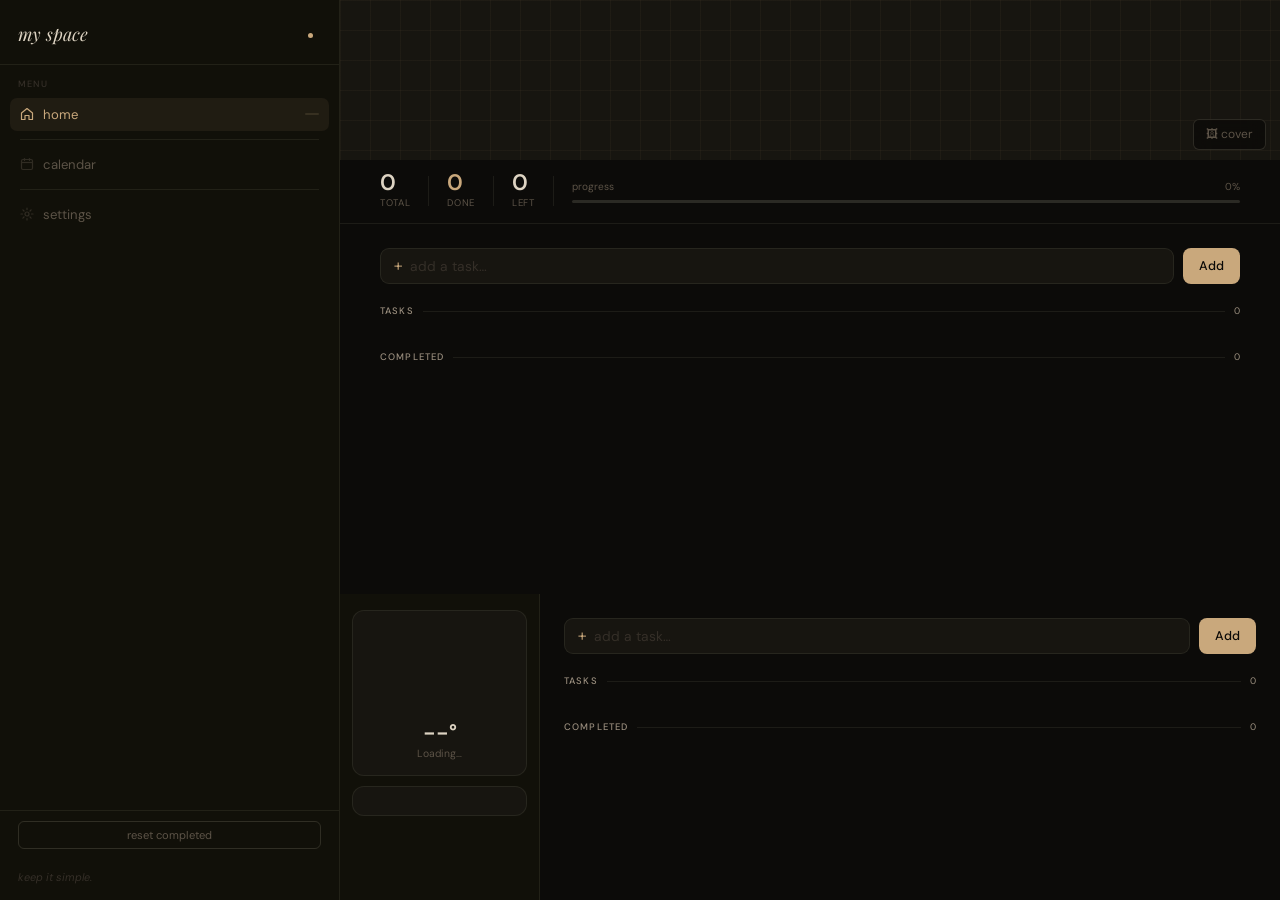
==== commit a3f1841e: "Add files via upload" ====
--- a/index.html
+++ b/index.html
@@ -13,384 +13,7 @@
 <link rel="manifest" href="data:application/json,{&quot;name&quot;:&quot;Kohie&quot;,&quot;short_name&quot;:&quot;Kohie&quot;,&quot;start_url&quot;:&quot;/&quot;,&quot;display&quot;:&quot;standalone&quot;,&quot;background_color&quot;:&quot;%230c0b09&quot;,&quot;theme_color&quot;:&quot;%230c0b09&quot;,&quot;icons&quot;:[{&quot;src&quot;:&quot;data:image/svg+xml,%3Csvg xmlns='http://www.w3.org/2000/svg' viewBox='0 0 100 100'%3E%3Crect width='100' height='100' rx='18' fill='%230c0b09'/%3E%3Cpolyline points='18,32 24,38 34,26' stroke='%23c9a87c' stroke-width='5' stroke-linecap='round' stroke-linejoin='round' fill='none'/%3E%3Cline x1='42' y1='32' x2='82' y2='32' stroke='white' stroke-width='5' stroke-linecap='round'/%3E%3Ccircle cx='26' cy='52' r='7' stroke='white' stroke-width='4.5' fill='none'/%3E%3Cline x1='42' y1='52' x2='82' y2='52' stroke='white' stroke-width='5' stroke-linecap='round'/%3E%3Ccircle cx='26' cy='72' r='7' stroke='white' stroke-width='4.5' fill='none'/%3E%3Cline x1='42' y1='72' x2='82' y2='72' stroke='white' stroke-width='5' stroke-linecap='round'/%3E%3C/svg%3E&quot;,&quot;sizes&quot;:&quot;any&quot;,&quot;type&quot;:&quot;image/svg+xml&quot;}]}">
 <title>Kohie</title>
 <link href="https://fonts.googleapis.com/css2?family=Playfair+Display:ital,wght@0,400;1,400&family=DM+Sans:wght@300;400;500&family=Lora:ital,wght@0,400;1,400&family=Sora:wght@300;400;500&family=Crimson+Pro:ital,wght@0,400;1,400&display=swap" rel="stylesheet">
-<style>
-/* ── TOKENS ── */
-:root {
-  --bg:#0c0b09; --panel:#111009; --surf:#171510; --surf2:#1e1c16;
-  --b:rgba(255,243,215,0.07); --b2:rgba(255,243,215,0.13);
-  --ac:#c9a87c; --ac2:#9e7a50; --ag:rgba(201,168,124,0.08);
-  --gr:#7d9f74; --gd:rgba(125,159,116,0.13);
-  --t:#ddd3c2; --t2:#9a8e7e; --t3:#5c5347; --t4:#352f28;
-  --rd:#a86060; --rdim:rgba(168,96,96,0.10);
-  --ui-font:'DM Sans',sans-serif;
-}
-
-/* ── RESET ── */
-*,*::before,*::after{box-sizing:border-box;margin:0;padding:0;}
-html,body{height:100%;overflow:hidden;}
-body{font-family:var(--ui-font);background:var(--bg);color:var(--t);font-size:20px;line-height:1.6;}
-
-/* ── LAYOUT ── */
-.shell{display:flex;height:100vh;width:100vw;}
-
-/* ── SIDEBAR ── */
-.sidebar{
-  width:340px;min-width:340px;max-width:340px;height:100vh;
-  background:var(--panel);border-right:1px solid var(--b);
-  display:flex;flex-direction:column;overflow:hidden;flex-shrink:0;font-size:14px;
-}
-.sb-logo{padding:22px 18px 18px;border-bottom:1px solid var(--b);display:flex;align-items:center;gap:5px;}
-.sb-title{
-  font-family:'Playfair Display',serif;font-size:1.12rem;font-style:italic;
-  color:var(--t);background:transparent;border:none;outline:none;
-  border-bottom:1px solid transparent;transition:border-color .18s;
-  width:calc(100% - 18px);cursor:text;
-}
-.sb-title:focus{border-bottom-color:rgba(201,168,124,.32);}
-.sb-dot{width:5px;height:5px;border-radius:50%;background:var(--ac);flex-shrink:0;margin-top:2px;}
-.sb-nav{padding:12px 10px;flex:1;overflow-y:auto;}
-.sb-nav::-webkit-scrollbar{display:none;}
-.sb-sec{font-size:.57rem;letter-spacing:.13em;text-transform:uppercase;color:var(--t4);font-weight:500;padding:0 8px 6px;}
-.nav-btn{
-  display:flex;align-items:center;gap:9px;padding:8px 10px;border-radius:7px;
-  cursor:pointer;transition:background .13s,color .13s;color:var(--t3);font-size:.82rem;
-  border:none;background:transparent;width:100%;text-align:left;font-family:var(--ui-font);margin-bottom:1px;
-}
-.nav-btn:hover{background:rgba(255,243,215,.04);color:var(--t2);}
-.nav-btn.active{background:var(--ag);color:var(--ac);}
-.nav-icon{width:14px;height:14px;opacity:.42;flex-shrink:0;display:flex;align-items:center;justify-content:center;}
-.nav-btn.active .nav-icon{opacity:1;}
-.nb{margin-left:auto;font-size:.6rem;background:var(--surf2);color:var(--t3);border-radius:99px;padding:1px 7px;font-weight:500;}
-.nav-btn.active .nb{background:rgba(201,168,124,.14);color:var(--ac2);}
-.sb-sep{height:1px;background:var(--b);margin:8px 10px;}
-.sb-reset{padding:10px 18px;border-top:1px solid var(--b);flex-shrink:0;}
-.reset-btn{
-  width:100%;padding:6px 8px;background:transparent;border:1px solid var(--b2);
-  border-radius:6px;color:var(--t3);font-family:var(--ui-font);font-size:.7rem;
-  cursor:pointer;transition:all .13s;text-align:center;
-}
-.reset-btn:hover{color:var(--t);border-color:var(--rd);background:var(--rdim);}
-.sb-foot{padding:10px 18px 14px;font-size:.68rem;color:var(--t4);font-style:italic;}
-
-/* ── MAIN ── */
-.main{flex:1;height:100vh;overflow:hidden;display:flex;flex-direction:column;}
-
-/* ── COVER ── */
-.cover{position:relative;height:160px;flex-shrink:0;background:var(--surf);overflow:hidden;}
-.cover::before{
-  content:'';position:absolute;inset:0;pointer-events:none;
-  background-image:linear-gradient(rgba(201,168,124,.048) 1px,transparent 1px),
-    linear-gradient(90deg,rgba(201,168,124,.048) 1px,transparent 1px);
-  background-size:30px 30px;
-}
-.cov-img{position:absolute;inset:0;background-size:cover;background-position:center;opacity:0;transition:opacity .5s;}
-.cov-img.on{opacity:1;}
-.cov-btns{position:absolute;bottom:10px;right:14px;display:flex;gap:6px;z-index:2;}
-.cov-btn{
-  background:rgba(10,9,7,.66);border:1px solid var(--b2);color:var(--t3);
-  border-radius:6px;padding:5px 12px;font-family:var(--ui-font);font-size:12px;
-  cursor:pointer;backdrop-filter:blur(8px);transition:all .13s;white-space:nowrap;
-}
-.cov-btn:hover{color:var(--t);border-color:var(--ac2);}
-#cover-file{display:none;}
-
-/* ── SUMMARY BAR ── */
-.sum-bar{flex-shrink:0;padding:12px 24px;border-bottom:1px solid var(--b);display:flex;align-items:center;justify-content:center;}
-.sum-bar-inner{display:flex;align-items:center;gap:18px;width:100%;max-width:860px;}
-.s-stat{display:flex;flex-direction:column;gap:1px;}
-.s-num{font-size:1.4rem;font-weight:600;color:var(--t);line-height:1;font-variant-numeric:tabular-nums;}
-.s-num.ac{color:var(--ac);}
-.s-lbl{font-size:.6rem;letter-spacing:.07em;text-transform:uppercase;color:var(--t3);}
-.s-sep{width:1px;height:30px;background:var(--b);flex-shrink:0;}
-.s-prog{flex:1;}
-.s-prog-lbl{font-size:.63rem;color:var(--t3);margin-bottom:5px;display:flex;justify-content:space-between;}
-.s-prog-track{height:3px;background:var(--b2);border-radius:99px;overflow:hidden;}
-.s-prog-fill{height:100%;background:linear-gradient(90deg,var(--ac2),var(--ac));border-radius:99px;transition:width .5s cubic-bezier(.4,0,.2,1);}
-
-/* ── HOME PAGE ── */
-.home-page{flex:1;overflow-y:auto;padding:24px 24px 40px;display:flex;flex-direction:column;align-items:center;}
-.home-page::-webkit-scrollbar{width:4px;}
-.home-page::-webkit-scrollbar-thumb{background:var(--b2);border-radius:99px;}
-.home-page.hidden{display:none;}
-.home-inner{width:100%;max-width:860px;}
-
-/* add row */
-.add-row{display:flex;gap:9px;margin-bottom:20px;}
-.add-wrap{flex:1;display:flex;align-items:center;gap:8px;background:var(--surf);border:1px solid var(--b);border-radius:9px;padding:8px 13px;transition:border-color .17s;}
-.add-wrap:focus-within{border-color:var(--ac2);}
-.add-plus{color:var(--ac);font-size:1.05rem;font-weight:300;line-height:1;flex-shrink:0;}
-#task-input{flex:1;border:none;outline:none;background:transparent;color:var(--t);font-family:var(--ui-font);font-size:.86rem;}
-#task-input::placeholder{color:var(--t4);}
-.add-btn{
-  padding:8px 16px;background:var(--ac);color:#0a0907;border:none;border-radius:8px;
-  font-family:var(--ui-font);font-size:.79rem;font-weight:500;cursor:pointer;
-  transition:opacity .13s,transform .1s;
-}
-.add-btn:hover{opacity:.83;} .add-btn:active{transform:scale(.97);}
-
-/* list header */
-.list-hd{display:flex;align-items:center;gap:9px;margin-bottom:7px;}
-.list-hd-lbl{font-size:.59rem;letter-spacing:.12em;text-transform:uppercase;color:var(--t2);font-weight:500;}
-.list-hd-line{flex:1;height:1px;background:var(--b);}
-.list-hd-ct{font-size:.59rem;color:var(--t2);}
-.task-list{display:flex;flex-direction:column;gap:3px;margin-bottom:24px;}
-
-/* task card */
-.card-outer{position:relative;border-radius:9px;overflow:hidden;flex-shrink:0;}
-.card-del-bg{
-  position:absolute;inset:0;background:var(--rdim);border:1px solid var(--rd);border-radius:9px;
-  display:flex;align-items:center;justify-content:flex-end;padding-right:16px;
-  color:var(--rd);font-size:.72rem;font-weight:500;letter-spacing:.06em;text-transform:uppercase;
-  opacity:0;transition:opacity .15s;pointer-events:none;
-}
-.card-outer.reveal .card-del-bg{opacity:1;}
-.task-card{
-  position:relative;display:flex;flex-direction:column;gap:0;
-  padding:10px 13px;background:var(--surf);border:1px solid var(--b);border-radius:9px;
-  cursor:pointer;transition:border-color .13s,background .13s;
-  animation:fadeUp .19s ease;user-select:none;
-}
-.task-card:hover{border-color:var(--b2);background:var(--surf2);}
-.task-card.done-card{opacity:.44;}
-.task-card.done-card .tc-text{text-decoration:line-through;color:var(--t3);}
-@keyframes fadeUp{from{opacity:0;transform:translateY(5px);}to{opacity:1;transform:translateY(0);}}
-.tc-top{display:flex;align-items:center;gap:11px;}
-.tc-cb{
-  width:14px;height:14px;border-radius:50%;border:1.5px solid var(--t3);
-  flex-shrink:0;cursor:pointer;display:flex;align-items:center;justify-content:center;
-  transition:border-color .14s,background .14s;background:transparent;
-}
-.tc-cb:hover{border-color:var(--ac);box-shadow:0 0 0 3px rgba(201,168,124,0.12);}
-.tc-cb.checked{background:var(--gr);border-color:var(--gr);}
-.tc-cb.checked::after{
-  content:'';width:4px;height:2.5px;
-  border-left:1.5px solid #fff;border-bottom:1.5px solid #fff;
-  transform:rotate(-45deg) translateY(-.5px);display:block;
-}
-.tc-cb.awaiting{border:1.5px dashed var(--ac2);}
-.tc-cb.locked{border-color:var(--t4);cursor:default;}
-.tc-cb.locked:hover{border-color:var(--t4);box-shadow:none;}
-.tc-cb.locked.checked{background:var(--gr);border-color:var(--gr);}
-.tc-text{flex:1;font-size:.85rem;color:var(--t);line-height:1.3;}
-.tc-right{display:flex;align-items:center;gap:7px;flex-shrink:0;margin-left:auto;}
-.tc-date{font-size:.65rem;color:var(--t4);white-space:nowrap;}
-.tc-arr{font-size:.68rem;color:var(--t4);opacity:0;transition:opacity .12s;}
-.task-card:hover .tc-arr{opacity:1;}
-.tc-await{display:none;align-items:center;gap:7px;padding-top:7px;margin-left:25px;}
-.tc-await.show{display:flex;}
-.tc-await-dot{width:6px;height:6px;border-radius:50%;border:1.5px dashed var(--ac2);flex-shrink:0;}
-.tc-await-txt{font-size:.72rem;color:var(--ac2);font-style:italic;}
-.empty-note{padding:20px 0 8px;font-size:.79rem;color:var(--t4);font-style:italic;text-align:center;}
-
-/* ── TASK DETAIL ── */
-.task-detail{display:none;flex-direction:column;flex:1;overflow:hidden;}
-.task-detail.open{display:flex;}
-.td-topbar{display:flex;align-items:center;gap:12px;padding:12px 26px;border-bottom:1px solid var(--b);flex-shrink:0;}
-.td-back{
-  background:transparent;border:none;color:var(--ac);font-family:var(--ui-font);
-  font-size:.82rem;cursor:pointer;padding:4px 0;display:flex;align-items:center;gap:5px;transition:opacity .13s;
-}
-.td-back:hover{opacity:.7;}
-.td-body{flex:1;overflow-y:auto;padding:16px 26px 32px;display:flex;flex-direction:column;gap:12px;}
-.td-body::-webkit-scrollbar{width:4px;}
-.td-body::-webkit-scrollbar-thumb{background:var(--b2);border-radius:99px;}
-.panel-badge{font-size:.6rem;letter-spacing:.08em;text-transform:uppercase;padding:2px 8px;border-radius:99px;border:1px solid;display:inline-block;}
-.panel-badge.pending{color:var(--t3);border-color:var(--b2);}
-.panel-badge.done{color:var(--gr);background:var(--gd);border-color:rgba(125,159,116,.27);}
-#d-name{
-  width:100%;font-family:var(--ui-font);font-size:.95rem;color:var(--t);
-  background:transparent;border:none;outline:none;border-bottom:1px solid transparent;
-  transition:border-color .17s;line-height:1.4;padding-bottom:4px;font-weight:500;
-}
-#d-name:focus{border-bottom-color:rgba(201,168,124,.28);}
-#d-name:disabled{color:var(--t2);cursor:default;}
-.dlbl{font-size:.59rem;letter-spacing:.1em;text-transform:uppercase;color:var(--t3);margin-bottom:6px;}
-.notes-box{background:var(--surf);border:1px solid var(--b);border-radius:9px;overflow:hidden;transition:border-color .17s;}
-.notes-box:focus-within{border-color:var(--ac2);}
-.notes-inner-lbl{padding:8px 13px 0;font-size:.57rem;letter-spacing:.1em;text-transform:uppercase;color:var(--t4);}
-#d-notes{
-  width:100%;min-height:90px;background:transparent;border:none;outline:none;
-  padding:5px 13px 12px;color:var(--t);font-family:var(--ui-font);font-size:.84rem;line-height:1.7;resize:vertical;
-}
-#d-notes::placeholder{color:var(--t4);}
-#d-notes:disabled{color:var(--t3);cursor:default;resize:none;}
-.photo-req{background:rgba(201,168,124,.06);border:1px solid rgba(201,168,124,.16);border-radius:8px;padding:9px 13px;font-size:.76rem;color:var(--ac);display:none;align-items:center;gap:7px;}
-.photo-req.show{display:flex;}
-.photo-grid{display:grid;grid-template-columns:repeat(4,1fr);gap:7px;margin-bottom:7px;}
-.photo-thumb{aspect-ratio:3/4;border-radius:8px;overflow:hidden;position:relative;border:1px solid var(--b);background:var(--surf2);}
-.photo-thumb img{width:100%;height:100%;object-fit:cover;object-position:center top;display:block;}
-.photo-rm{
-  position:absolute;top:3px;right:3px;background:rgba(0,0,0,.6);color:#fff;
-  border:none;border-radius:50%;width:17px;height:17px;font-size:.55rem;
-  cursor:pointer;display:none;align-items:center;justify-content:center;
-}
-.photo-thumb:hover .photo-rm{display:flex;}
-.upload-lbl{
-  display:flex;align-items:center;justify-content:center;gap:7px;
-  border:1px dashed var(--b2);border-radius:8px;padding:14px;cursor:pointer;
-  font-family:var(--ui-font);font-size:.76rem;color:var(--t3);transition:all .14s;
-}
-.upload-lbl:hover{border-color:var(--ac2);color:var(--ac);background:var(--ag);}
-.upload-lbl.hidden{display:none;}
-#d-photo-input{display:none;}
-.meta-grid{display:grid;grid-template-columns:1fr 1fr;gap:8px;}
-.meta-card{background:var(--surf);border:1px solid var(--b);border-radius:8px;padding:9px 12px;}
-.meta-lbl{font-size:.59rem;letter-spacing:.08em;text-transform:uppercase;color:var(--t3);margin-bottom:2px;}
-.meta-val{font-size:.82rem;color:var(--t2);}
-.meta-val.gr{color:var(--gr);}
-.panel-foot{display:flex;align-items:center;gap:10px;flex-wrap:wrap;}
-.confirm-btn{
-  padding:9px 20px;background:var(--gr);color:#fff;border:none;border-radius:8px;
-  font-family:var(--ui-font);font-size:.8rem;font-weight:500;cursor:pointer;transition:opacity .13s,transform .1s;
-}
-.confirm-btn:hover{opacity:.83;} .confirm-btn:active{transform:scale(.97);}
-.confirm-btn:disabled{opacity:.22;cursor:not-allowed;}
-.del-btn{
-  padding:8px 14px;background:transparent;border:1px solid var(--b);color:var(--t3);
-  border-radius:8px;font-family:var(--ui-font);font-size:.77rem;cursor:pointer;transition:all .13s;
-}
-.del-btn:hover{color:var(--rd);border-color:var(--rd);background:var(--rdim);}
-.asv{font-size:.67rem;color:var(--t4);font-style:italic;opacity:0;transition:opacity .3s;margin-left:auto;}
-.asv.show{opacity:1;}
-
-/* ── SETTINGS MODAL ── */
-.settings-backdrop{position:fixed;inset:0;z-index:400;background:rgba(0,0,0,.6);backdrop-filter:blur(4px);opacity:0;pointer-events:none;transition:opacity .25s;display:none;}
-.settings-backdrop.open{opacity:1;pointer-events:all;}
-.settings-modal{
-  position:fixed;top:50%;left:50%;transform:translate(-50%,-48%) scale(.97);
-  z-index:401;width:420px;max-width:94vw;max-height:88vh;
-  background:var(--panel);border:1px solid var(--b2);border-radius:14px;
-  display:flex;flex-direction:column;overflow:hidden;
-  box-shadow:0 24px 64px rgba(0,0,0,.7);transition:opacity .25s,transform .25s;opacity:0;pointer-events:none;
-}
-.settings-modal.open{opacity:1;pointer-events:all;transform:translate(-50%,-50%) scale(1);}
-.sm-top{padding:16px 20px;border-bottom:1px solid var(--b);display:flex;align-items:center;justify-content:space-between;flex-shrink:0;}
-.sm-title{font-family:'Playfair Display',serif;font-size:1rem;font-style:italic;color:var(--t);}
-.sm-close{
-  width:26px;height:26px;border-radius:50%;background:var(--surf);border:1px solid var(--b);
-  color:var(--t2);cursor:pointer;font-size:.75rem;display:flex;align-items:center;justify-content:center;transition:all .12s;
-}
-.sm-close:hover{background:var(--b);color:var(--t);}
-.sm-body{overflow-y:auto;padding:18px 20px 24px;display:flex;flex-direction:column;gap:22px;}
-.sm-body::-webkit-scrollbar{width:3px;}
-.sm-body::-webkit-scrollbar-thumb{background:var(--b2);border-radius:99px;}
-.sm-section{display:flex;flex-direction:column;gap:10px;}
-.sm-lbl{font-size:.6rem;letter-spacing:.12em;text-transform:uppercase;color:var(--t3);font-weight:500;padding-bottom:8px;border-bottom:1px solid var(--b);}
-.color-swatches{display:flex;gap:10px;flex-wrap:wrap;}
-.swatch{width:34px;height:34px;border-radius:50%;cursor:pointer;border:2px solid transparent;transition:transform .13s,border-color .13s,box-shadow .13s;flex-shrink:0;position:relative;}
-.swatch:hover{transform:scale(1.12);box-shadow:0 0 0 3px rgba(255,255,255,.1);}
-.swatch.active{border-color:var(--t);box-shadow:0 0 0 3px rgba(255,255,255,.12);}
-.swatch[title]:hover::after{
-  content:attr(title);position:absolute;bottom:calc(100% + 6px);left:50%;transform:translateX(-50%);
-  background:rgba(0,0,0,.75);color:#fff;font-size:.6rem;letter-spacing:.06em;
-  white-space:nowrap;padding:3px 7px;border-radius:4px;pointer-events:none;
-}
-.font-select{
-  width:100%;padding:9px 12px;background:var(--surf);border:1px solid var(--b);
-  border-radius:8px;color:var(--t);font-family:var(--ui-font);font-size:.84rem;
-  outline:none;cursor:pointer;appearance:none;
-  background-image:url("data:image/svg+xml,%3Csvg xmlns='http://www.w3.org/2000/svg' width='10' height='6' viewBox='0 0 10 6'%3E%3Cpath d='M1 1l4 4 4-4' stroke='%235c5347' stroke-width='1.5' fill='none' stroke-linecap='round'/%3E%3C/svg%3E");
-  background-repeat:no-repeat;background-position:right 12px center;padding-right:32px;transition:border-color .13s;
-}
-.font-select:focus{border-color:var(--ac2);}
-.font-select option{background:var(--panel);}
-.size-row{display:flex;align-items:center;gap:12px;}
-.size-slider{flex:1;appearance:none;height:3px;background:var(--b2);border-radius:99px;outline:none;cursor:pointer;}
-.size-slider::-webkit-slider-thumb{appearance:none;width:14px;height:14px;border-radius:50%;background:var(--ac);cursor:pointer;}
-.size-val{font-size:.75rem;color:var(--t2);min-width:28px;text-align:right;}
-.opt-row{display:flex;gap:6px;flex-wrap:wrap;}
-.opt-chip{padding:6px 13px;background:var(--surf);border:1px solid var(--b);border-radius:7px;font-size:.76rem;color:var(--t3);cursor:pointer;transition:all .13s;}
-.opt-chip:hover{border-color:var(--b2);color:var(--t2);}
-.opt-chip.active{background:var(--ag);border-color:var(--ac);color:var(--ac);}
-
-/* ── MOBILE TOPBAR ── */
-.mob-topbar{
-  display:none;align-items:center;
-  padding:14px 16px;
-  padding-top:calc(14px + env(safe-area-inset-top,0px));
-  background:var(--panel);border-bottom:1px solid var(--b);
-  flex-shrink:0;z-index:10;position:relative;
-}
-.mob-title{
-  font-family:'Playfair Display',serif;font-size:1rem;font-style:italic;color:var(--t);
-  position:absolute;left:50%;transform:translateX(-50%);pointer-events:none;
-  white-space:nowrap;
-}
-.mob-hamburger{background:transparent;border:none;cursor:pointer;padding:10px;display:flex;flex-direction:column;gap:5px;margin:-6px;}
-.mob-hamburger span{display:block;width:22px;height:1.5px;background:var(--t2);border-radius:99px;}
-
-/* ── SIDEBAR OVERLAY ── */
-.sb-overlay{display:none;position:fixed;inset:0;background:rgba(0,0,0,.55);z-index:199;opacity:0;transition:opacity .22s;}
-.sb-overlay.open{opacity:1;}
-
-/* ── SYNC ── */
-.sync-id-row{display:flex;gap:7px;align-items:center;}
-.sync-id-box{
-  flex:1;padding:8px 11px;background:var(--surf);border:1px solid var(--b);
-  border-radius:7px;color:var(--t);font-family:var(--ui-font);font-size:.78rem;
-  outline:none;transition:border-color .13s;letter-spacing:.04em;
-}
-.sync-id-box:focus{border-color:var(--ac2);}
-.sync-id-box::placeholder{color:var(--t4);}
-.sync-sm-btn{
-  padding:8px 13px;border-radius:7px;font-family:var(--ui-font);font-size:.76rem;
-  font-weight:500;cursor:pointer;border:1px solid var(--b2);transition:all .13s;
-  background:var(--surf);color:var(--t2);white-space:nowrap;flex-shrink:0;
-}
-.sync-sm-btn:hover{border-color:var(--ac2);color:var(--ac);}
-.sync-sm-btn.primary{background:var(--ac);color:#0a0907;border-color:transparent;}
-.sync-sm-btn.primary:hover{opacity:.83;}
-.sync-sm-btn:disabled{opacity:.3;cursor:not-allowed;}
-.sync-status{font-size:.68rem;min-height:1.2em;font-style:italic;}
-.sync-status.ok{color:var(--gr);}
-.sync-status.err{color:var(--rd);}
-.sync-status.info{color:var(--ac2);}
-.sync-hint{font-size:.68rem;color:var(--t4);line-height:1.5;font-style:italic;}
-.sync-actions{display:flex;gap:7px;flex-wrap:wrap;}
-
-/* ── MOBILE ── */
-@media (max-width:680px) {
-  /* body is the flex column so topbar + shell share 100vh exactly */
-  html,body{overflow:hidden;height:100%;}
-  body{display:flex;flex-direction:column;}
-  .mob-topbar{display:flex;}
-  .shell{flex:1;min-height:0;height:auto;}
-
-  /* sidebar: fixed drawer sliding in from left */
-  .sidebar{
-    position:fixed;top:0;left:0;height:100%;z-index:200;
-    width:260px;min-width:260px;max-width:260px;
-    transform:translateX(-100%);
-    transition:transform .25s cubic-bezier(.4,0,.2,1);
-    padding-top:env(safe-area-inset-top,0px);
-  }
-  .sidebar.open{transform:translateX(0);}
-  .sb-overlay{display:block;pointer-events:none;}
-  .sb-overlay.open{pointer-events:all;}
-
-  /* main scrolls within its slot */
-  .main{height:auto;flex:1;overflow-y:auto;}
-
-  /* cover shorter */
-  .cover{height:110px;}
-
-  /* summary bar */
-  .sum-bar{padding:10px 16px;}
-  .sum-bar-inner{flex-wrap:wrap;gap:12px;}
-  .s-prog{min-width:100%;order:1;}
-
-  /* content padding */
-  .home-page{padding:14px 16px 80px;}
-  .td-topbar{padding:10px 16px;}
-  .td-body{padding:14px 16px 80px;}
-
-  /* photos 3-col */
-  .photo-grid{grid-template-columns:repeat(3,1fr);}
-
-  /* settings modal full width */
-  .settings-modal{width:96vw;max-width:96vw;max-height:92vh;}
-}
-</style>
+<link rel="stylesheet" href="style.css">
 </head>
 <body>
 
@@ -422,6 +45,18 @@
           </svg>
         </span>
         home <span class="nb" id="nb-home"></span>
+      </button>
+      <div class="sb-sep"></div>
+      <button class="nav-btn" id="nav-calendar">
+        <span class="nav-icon">
+          <svg width="14" height="14" viewBox="0 0 14 14" fill="none">
+            <rect x="1.5" y="2.5" width="11" height="10" rx="1.5" stroke="currentColor" stroke-width="1.2" fill="none"/>
+            <line x1="1.5" y1="5.5" x2="12.5" y2="5.5" stroke="currentColor" stroke-width="1.2"/>
+            <line x1="4.5" y1="1.5" x2="4.5" y2="3.5" stroke="currentColor" stroke-width="1.2" stroke-linecap="round"/>
+            <line x1="9.5" y1="1.5" x2="9.5" y2="3.5" stroke="currentColor" stroke-width="1.2" stroke-linecap="round"/>
+          </svg>
+        </span>
+        calendar
       </button>
       <div class="sb-sep"></div>
       <button class="nav-btn" id="btn-settings">
@@ -503,6 +138,69 @@
       </div>
     </div>
 
+    <!-- widget + tasks wrapper -->
+    <div class="content-row" id="content-row">
+
+      <!-- LEFT WIDGET PANEL -->
+      <div class="widget-panel" id="widget-panel">
+        <!-- Pixel Weather Canvas -->
+        <div class="wg-card wg-weather">
+          <canvas id="weather-canvas" width="160" height="100"></canvas>
+          <div class="wg-weather-info">
+            <div class="wg-temp" id="wg-temp">--°</div>
+            <div class="wg-desc" id="wg-desc">loading…</div>
+          </div>
+        </div>
+        <!-- Today Date -->
+        <div class="wg-card wg-date">
+          <div class="wg-day" id="wg-day"></div>
+          <div class="wg-datenum" id="wg-datenum"></div>
+          <div class="wg-month" id="wg-month"></div>
+        </div>
+      </div>
+
+      <!-- HOME PAGE -->
+      <div class="home-page" id="home-page">
+        <div class="home-inner">
+          <div class="add-row">
+            <div class="add-wrap">
+              <span class="add-plus">+</span>
+              <input type="text" id="task-input" placeholder="add a task…" autocomplete="off" autocapitalize="sentences"/>
+            </div>
+            <button class="add-btn" id="btn-add">Add</button>
+          </div>
+          <div class="list-hd">
+            <span class="list-hd-lbl">tasks</span>
+            <div class="list-hd-line"></div>
+            <span class="list-hd-ct" id="ct-pending">0</span>
+          </div>
+          <div class="task-list" id="pending-list"></div>
+          <div class="list-hd">
+            <span class="list-hd-lbl">completed</span>
+            <div class="list-hd-line"></div>
+            <span class="list-hd-ct" id="ct-done">0</span>
+          </div>
+          <div class="task-list" id="done-list"></div>
+        </div>
+      </div>
+
+    </div><!-- end content-row -->
+
+    <!-- CALENDAR PAGE -->
+    <div class="cal-page hidden" id="cal-page">
+      <div class="cal-inner">
+        <div class="cal-header">
+          <button class="cal-nav" id="cal-prev">‹</button>
+          <span class="cal-title" id="cal-title"></span>
+          <button class="cal-nav" id="cal-next">›</button>
+        </div>
+        <div class="cal-grid-head">
+          <span>Sun</span><span>Mon</span><span>Tue</span><span>Wed</span><span>Thu</span><span>Fri</span><span>Sat</span>
+        </div>
+        <div class="cal-grid" id="cal-grid"></div>
+      </div>
+    </div>
+
     <!-- task detail -->
     <div class="task-detail" id="panel">
       <div class="td-topbar">
@@ -521,7 +219,7 @@
           <div class="photo-grid" id="photo-grid"></div>
           <label class="upload-lbl" id="upload-lbl" for="d-photo-input">
             <span style="font-size:14px">🖼</span> add photo
-            <input type="file" id="d-photo-input" accept="image/*" capture="environment" multiple/>
+            <input type="file" id="d-photo-input" accept="image/*" multiple/>
           </label>
         </div>
         <div class="notes-box">
@@ -628,914 +326,27 @@
     </div>
     <div class="sm-section">
       <div class="sm-lbl">sync across devices</div>
-      <div class="sync-hint" style="margin-bottom:8px;">
-        <strong style="color:var(--t2);font-style:normal;">Quick sync:</strong> Export your data as a file, then Import it on another device.<br>
-        <strong style="color:var(--t2);font-style:normal;">Cloud sync:</strong> Get a free <a href="https://jsonbin.io" target="_blank" style="color:var(--ac);text-decoration:none;">JSONBin.io</a> account, paste your Master Key below, then create a bin.
-      </div>
-      <!-- Export / Import -->
-      <div class="sync-actions" style="margin-bottom:10px;">
-        <button class="sync-sm-btn primary" id="btn-sync-export">&#8595; export file</button>
-        <button class="sync-sm-btn" id="btn-sync-import">&#8593; import file</button>
+      <input class="sync-field" id="sync-key" type="text" placeholder="GitHub Personal Access Token" autocomplete="off" autocorrect="off" autocapitalize="off" spellcheck="false" style="margin-bottom:6px;"/>
+      <div class="sync-row" style="margin-bottom:6px;">
+        <input class="sync-field" id="sync-bin" type="text" placeholder="Gist ID" autocomplete="off" autocorrect="off" autocapitalize="off" spellcheck="false"/>
+        <button class="sync-btn" id="btn-sync-new">new bin</button>
+      </div>
+      <div class="sync-row" style="margin-bottom:8px;">
+        <button class="sync-btn ac" id="btn-sync-push">↑ push</button>
+        <button class="sync-btn" id="btn-sync-pull">↓ pull</button>
+        <button class="sync-btn" id="btn-sync-copy">copy ID</button>
+        <button class="sync-btn" id="btn-sync-export">export</button>
+        <button class="sync-btn" id="btn-sync-import">import</button>
         <input type="file" id="sync-file-input" accept=".json,application/json" style="display:none"/>
       </div>
-      <!-- Cloud sync -->
-      <div style="font-size:.62rem;letter-spacing:.09em;text-transform:uppercase;color:var(--t4);margin-bottom:5px;">cloud sync (jsonbin.io)</div>
-      <input class="sync-id-box" id="sync-api-key" placeholder="paste JSONBin Master Key…" type="password" spellcheck="false" autocomplete="off" style="margin-bottom:6px;width:100%;"/>
-      <div class="sync-id-row" style="margin-bottom:6px;">
-        <input class="sync-id-box" id="sync-id-input" placeholder="Bin ID (your sync ID)…" spellcheck="false" autocomplete="off"/>
-        <button class="sync-sm-btn" id="btn-sync-new">new bin</button>
-      </div>
-      <div class="sync-actions">
-        <button class="sync-sm-btn primary" id="btn-sync-push">&#8593; push</button>
-        <button class="sync-sm-btn" id="btn-sync-pull">&#8595; pull</button>
-        <button class="sync-sm-btn" id="btn-sync-copy">copy ID</button>
-      </div>
-      <div class="sync-status info" id="sync-status"></div>
+      <div class="sync-row" style="gap:8px;">
+        <div class="sync-dot" id="sync-dot"></div>
+        <span class="sync-msg" id="sync-msg">no sync configured</span>
+      </div>
     </div>
   </div>
 </div>
 
-<script>
-(function () {
-'use strict';
-
-/* ─────────────────────────────────────────
-   STORAGE
-───────────────────────────────────────── */
-var DATA_KEY = 'kohie_v1_data';
-var CFG_KEY  = 'kohie_v1_cfg';
-
-function loadJSON(key, fallback) {
-  try { var v = localStorage.getItem(key); return v ? JSON.parse(v) : fallback; }
-  catch (e) { return fallback; }
-}
-function saveJSON(key, val) {
-  try { localStorage.setItem(key, JSON.stringify(val)); } catch (e) {}
-}
-
-/* ─────────────────────────────────────────
-   STATE
-───────────────────────────────────────── */
-var S = loadJSON(DATA_KEY, { title:'my space', cover:null, tasks:[] });
-if (!S.title) S.title = 'my space';
-if (!S.tasks || !Array.isArray(S.tasks)) S.tasks = [];
-
-/* seed demo tasks on first run */
-if (S.tasks.length === 0) {
-  var now = Date.now();
-  S.tasks = [
-    { id:1, text:'Morning pages',       done:false, locked:false, awaiting:false, notes:'', photos:[], created:now-172800000, completed:null },
-    { id:2, text:'Read for 30 minutes', done:false, locked:false, awaiting:false, notes:'', photos:[], created:now-86400000,  completed:null },
-    { id:3, text:'Call the dentist',    done:true,  locked:true,  awaiting:false, notes:'Booked for Thursday', photos:[], created:now-259200000, completed:now-3600000 },
-  ];
-}
-
-/* build theme map from swatch elements */
-var THEMES = {};
-document.querySelectorAll('.swatch').forEach(function (el) {
-  var d = el.dataset;
-  THEMES[d.ac] = { bg:d.bg, panel:d.panel, surf:d.surf, surf2:d.surf2,
-    b:d.b, b2:d.b2, ac:d.ac, ac2:d.ac2, ag:d.ag,
-    gr:d.gr, gd:d.gd, t:d.t, t2:d.t2, t3:d.t3, t4:d.t4,
-    rd:d.rd, rdim:d.rdim };
-});
-
-var DEFAULT_THEME = THEMES['#c9a87c'] || Object.values(THEMES)[0];
-
-var cfg = loadJSON(CFG_KEY, {});
-if (!cfg.font)      cfg.font      = 'DM Sans';
-if (!cfg.size)      cfg.size      = 16;
-if (!cfg.autoreset) cfg.autoreset = 'off';
-if (!cfg.lastReset) cfg.lastReset = 0;
-/* validate stored theme — must have bg or we reject it */
-if (!cfg.theme || !cfg.theme.bg) cfg.theme = DEFAULT_THEME;
-
-var activePanelId = null;
-var saveTimer     = null;
-
-function saveData() { saveJSON(DATA_KEY, S); }
-function saveCfg()  { saveJSON(CFG_KEY, cfg); }
-
-/* ─────────────────────────────────────────
-   HELPERS
-───────────────────────────────────────── */
-function el(id) { return document.getElementById(id); }
-function gt(id) { return S.tasks.find(function (t) { return t.id === id; }); }
-
-function nextId() {
-  if (!S.tasks.length) return 1;
-  return Math.max.apply(null, S.tasks.map(function (t) { return t.id; })) + 1;
-}
-
-function fmtDate(ts) {
-  return ts ? new Date(ts).toLocaleDateString('en-US', { month:'short', day:'numeric', year:'numeric' }) : '—';
-}
-function fmtShort(ts) {
-  return ts ? new Date(ts).toLocaleDateString('en-US', { month:'short', day:'numeric' }) : '—';
-}
-
-function flashSave() {
-  clearTimeout(saveTimer);
-  var m = el('asv');
-  m.classList.add('show');
-  saveTimer = setTimeout(function () { m.classList.remove('show'); }, 1300);
-}
-
-/* ─────────────────────────────────────────
-   APPLY CONFIG (theme + font + size)
-───────────────────────────────────────── */
-function applyConfig() {
-  var root = document.documentElement;
-  var th   = cfg.theme;
-  var props = ['bg','panel','surf','surf2','b','b2','ac','ac2','ag','gr','gd','t','t2','t3','t4','rd','rdim'];
-  props.forEach(function (p) { if (th[p]) root.style.setProperty('--' + p, th[p]); });
-  root.style.setProperty('--ui-font', "'" + cfg.font + "',sans-serif");
-  root.style.fontSize = cfg.size + 'px';
-  var dot = el('sb-dot');
-  if (dot) dot.style.background = th.ac || '#c9a87c';
-}
-
-/* ─────────────────────────────────────────
-   RENDER
-───────────────────────────────────────── */
-function render() {
-  var all  = S.tasks.slice().sort(function (a, b) { return b.created - a.created; });
-  var pend = all.filter(function (t) { return !t.done; });
-  var done = all.filter(function (t) { return t.done; });
-
-  buildList('pending-list', pend, false);
-  buildList('done-list',    done, true);
-
-  var tot = S.tasks.length, nd = done.length, nl = pend.length;
-  var pct = tot ? Math.round(nd / tot * 100) : 0;
-
-  el('s-total').textContent = tot;
-  el('s-done').textContent  = nd;
-  el('s-left').textContent  = nl;
-  el('s-pct').textContent   = pct + '%';
-  el('s-prog').style.width  = pct + '%';
-  el('ct-pending').textContent = nl;
-  el('ct-done').textContent    = nd;
-
-  var nb = el('nb-home');
-  nb.textContent   = nl || '';
-  nb.style.display = nl ? '' : 'none';
-}
-
-function buildList(listId, tasks, isDone) {
-  var container = el(listId);
-  container.innerHTML = '';
-  if (!tasks.length) {
-    var note = document.createElement('div');
-    note.className   = 'empty-note';
-    note.textContent = isDone ? 'nothing completed yet' : 'all clear — add something above';
-    container.appendChild(note);
-    return;
-  }
-  tasks.forEach(function (task) {
-    container.appendChild(makeCard(task, isDone));
-  });
-}
-
-function makeCard(task, isDone) {
-  var outer = document.createElement('div');
-  outer.className = 'card-outer';
-
-  var delBg = document.createElement('div');
-  delBg.className   = 'card-del-bg';
-  delBg.textContent = 'delete';
-  outer.appendChild(delBg);
-
-  var card = document.createElement('div');
-  card.className = 'task-card' + (isDone ? ' done-card' : '');
-
-  /* checkbox */
-  var cbClass = 'tc-cb' + (isDone ? ' checked' : task.awaiting ? ' awaiting' : task.locked ? ' locked' : '');
-  var cb = document.createElement('div');
-  cb.className = cbClass;
-  cb.addEventListener('click', function (e) {
-    e.stopPropagation();
-    if (task.locked) return;
-    if (isDone) {
-      task.done = false; task.locked = false; task.awaiting = false; task.completed = null; task.photos = [];
-    } else {
-      task.awaiting = !task.awaiting;
-      if (task.awaiting) { saveData(); render(); openPanel(task.id); return; }
-    }
-    saveData(); render();
-  });
-
-  var text = document.createElement('div');
-  text.className   = 'tc-text';
-  text.textContent = task.text;
-
-  var right = document.createElement('div');
-  right.className = 'tc-right';
-  if (isDone) {
-    var lk = document.createElement('span');
-    lk.className   = 'tc-lock';
-    lk.textContent = '🔒';
-    right.appendChild(lk);
-  }
-  if (task.created) {
-    var dt = document.createElement('span');
-    dt.className   = 'tc-date';
-    dt.textContent = fmtShort(task.created);
-    right.appendChild(dt);
-  }
-  var arr = document.createElement('span');
-  arr.className   = 'tc-arr';
-  arr.textContent = '→';
-  right.appendChild(arr);
-
-  var top = document.createElement('div');
-  top.className = 'tc-top';
-  top.appendChild(cb); top.appendChild(text); top.appendChild(right);
-  card.appendChild(top);
-
-  /* awaiting row */
-  var awRow = document.createElement('div');
-  awRow.className = 'tc-await' + (task.awaiting && !isDone ? ' show' : '');
-  var awDot = document.createElement('div'); awDot.className = 'tc-await-dot';
-  var awTxt = document.createElement('span'); awTxt.className = 'tc-await-txt'; awTxt.textContent = 'awaiting photo — open task to upload';
-  awRow.appendChild(awDot); awRow.appendChild(awTxt);
-  card.appendChild(awRow);
-
-  /* swipe-to-delete + tap-to-open */
-  if (!task.locked) attachSwipe(outer, card, task.id);
-  card.addEventListener('click', function () { openPanel(task.id); });
-
-  outer.appendChild(card);
-  return outer;
-}
-
-/* ─────────────────────────────────────────
-   SWIPE TO DELETE
-   Single shared document handlers — no per-card global listener leak.
-───────────────────────────────────────── */
-var _sc = null, _so = null, _sx = 0, _cx = 0, _dragged = false;
-var SW_THRESH = 80, SW_MIN = 6;
-
-document.addEventListener('mousemove', function (e) {
-  if (!_sc) return;
-  _cx = e.clientX;
-  var dx = Math.min(0, _cx - _sx);
-  if (Math.abs(dx) > SW_MIN) _dragged = true;
-  _sc.style.transition = 'none';
-  _sc.style.transform  = 'translateX(' + dx + 'px)';
-  _so.classList.toggle('reveal', dx < -SW_THRESH / 2);
-});
-document.addEventListener('mouseup', function () {
-  if (!_sc) return;
-  _sc.classList.remove('swiping');
-  var dx = _cx - _sx;
-  if (dx < -SW_THRESH) {
-    _sc.style.transition = 'transform .22s ease';
-    _sc.style.transform  = 'translateX(-100%)';
-    var id = parseInt(_sc.dataset.sid, 10);
-    var captured_so = _so;
-    setTimeout(function () { deleteTask(id); }, 200);
-  } else {
-    _sc.style.transition = '';
-    _sc.style.transform  = '';
-    _so.classList.remove('reveal');
-  }
-  _sc = null; _so = null; _dragged = false;
-});
-/* safety: pointer leaves browser window mid-drag */
-document.addEventListener('mouseleave', function () {
-  if (!_sc) return;
-  _sc.classList.remove('swiping');
-  _sc.style.transition = ''; _sc.style.transform = '';
-  _so.classList.remove('reveal');
-  _sc = null; _so = null; _dragged = false;
-});
-
-function attachSwipe(outer, card, taskId) {
-  card.dataset.sid = taskId;
-  var tx = 0, cx2 = 0, tDragged = false;
-
-  /* click guard */
-  card.addEventListener('click', function (e) {
-    if (_dragged || tDragged) { e.stopImmediatePropagation(); _dragged = false; tDragged = false; }
-  }, true);
-
-  /* mouse */
-  card.addEventListener('mousedown', function (e) {
-    if (e.button !== 0 || _sc) return;
-    _sx = e.clientX; _cx = e.clientX; _dragged = false;
-    _sc = card; _so = outer;
-    card.classList.add('swiping');
-  });
-
-  /* touch */
-  card.addEventListener('touchstart', function (e) {
-    tx = e.touches[0].clientX; cx2 = tx; tDragged = false;
-  }, { passive:true });
-  card.addEventListener('touchmove', function (e) {
-    cx2 = e.touches[0].clientX;
-    var dx = Math.min(0, cx2 - tx);
-    if (Math.abs(dx) > SW_MIN) tDragged = true;
-    card.style.transition = 'none';
-    card.style.transform  = 'translateX(' + dx + 'px)';
-    outer.classList.toggle('reveal', dx < -SW_THRESH / 2);
-  }, { passive:true });
-  card.addEventListener('touchend', function () {
-    var dx = cx2 - tx;
-    if (dx < -SW_THRESH) {
-      card.style.transition = 'transform .22s ease';
-      card.style.transform  = 'translateX(-100%)';
-      setTimeout(function () { deleteTask(taskId); }, 200);
-    } else {
-      card.style.transition = '';
-      card.style.transform  = '';
-      outer.classList.remove('reveal');
-    }
-  });
-}
-
-/* ─────────────────────────────────────────
-   TASK ACTIONS
-───────────────────────────────────────── */
-function deleteTask(id) {
-  S.tasks = S.tasks.filter(function (t) { return t.id !== id; });
-  saveData(); render();
-}
-
-function addTask() {
-  var inp = el('task-input');
-  var txt = inp.value.trim();
-  if (!txt) { inp.focus(); return; }
-  S.tasks.unshift({ id:nextId(), text:txt, done:false, locked:false, awaiting:false, notes:'', photos:[], created:Date.now(), completed:null });
-  saveData(); render();
-  inp.value = '';
-}
-
-/* ─────────────────────────────────────────
-   PANEL (task detail)
-───────────────────────────────────────── */
-function openPanel(id) {
-  var task = gt(id);
-  if (!task) return;
-  activePanelId = id;
-  var locked = task.locked;
-
-  var badge = el('p-badge');
-  badge.textContent = task.done ? 'completed' : task.awaiting ? 'awaiting photo' : 'pending';
-  badge.className   = 'panel-badge ' + (task.done ? 'done' : 'pending');
-
-  el('d-name').value    = task.text;
-  el('d-name').disabled = locked;
-  el('d-notes').value   = task.notes || '';
-  el('d-notes').disabled = locked;
-  el('m-start').textContent = fmtDate(task.created);
-  el('m-end').textContent   = fmtDate(task.completed);
-
-  var noPhotos = !(task.photos && task.photos.length);
-  el('photo-req').classList.toggle('show', !locked && noPhotos);
-  el('upload-lbl').classList.toggle('hidden', locked);
-  el('btn-confirm').style.display = locked ? 'none' : '';
-  el('btn-confirm').disabled = noPhotos;
-  el('btn-del').style.display = locked ? 'none' : '';
-
-  renderPhotos(task, locked);
-
-  el('home-page').classList.add('hidden');
-  el('panel').classList.add('open');
-}
-
-function closePanel() {
-  render(); /* apply any name edits made while panel was open */
-  el('panel').classList.remove('open');
-  el('home-page').classList.remove('hidden');
-  el('home-page').scrollTop = 0;
-  activePanelId = null;
-}
-
-function renderPhotos(task, locked) {
-  var grid = el('photo-grid');
-  grid.innerHTML = '';
-  (task.photos || []).forEach(function (src, i) {
-    var thumb = document.createElement('div');
-    thumb.className = 'photo-thumb';
-    var img = document.createElement('img');
-    img.src = src;
-    thumb.appendChild(img);
-    if (!locked) {
-      var rm = document.createElement('button');
-      rm.className   = 'photo-rm';
-      rm.textContent = '✕';
-      rm.addEventListener('click', function () {
-        var t = gt(activePanelId);
-        if (!t) return;
-        t.photos.splice(i, 1);
-        saveData();
-        renderPhotos(t, false);
-        var none = !t.photos.length;
-        el('btn-confirm').disabled = none;
-        el('photo-req').classList.toggle('show', none);
-      });
-      thumb.appendChild(rm);
-    }
-    grid.appendChild(thumb);
-  });
-}
-
-/* panel event listeners */
-el('btn-back').addEventListener('click', function () { closePanel(); });
-el('nav-home').addEventListener('click',  function () { closePanel(); });
-
-el('d-name').addEventListener('input', function () {
-  var t = gt(activePanelId);
-  if (!t || t.locked) return;
-  t.text = this.value || t.text;
-  saveData(); flashSave();
-  /* render() is deferred to closePanel so we don't rebuild the whole list on every keystroke */
-});
-
-el('d-notes').addEventListener('input', function () {
-  var t = gt(activePanelId);
-  if (!t || t.locked) return;
-  t.notes = this.value;
-  saveData(); flashSave();
-});
-
-el('d-photo-input').addEventListener('click', function (e) {
-  var t = gt(activePanelId);
-  if (!t || t.locked) e.preventDefault();
-});
-el('d-photo-input').addEventListener('change', function (e) {
-  var t = gt(activePanelId);
-  if (!t || t.locked) return;
-  compressAll(Array.from(e.target.files), 1200, 1200, 0.60, function (srcs) {
-    t.photos = (t.photos || []).concat(srcs);
-    saveData();
-    renderPhotos(t, false);
-    var none = !t.photos.length;
-    el('btn-confirm').disabled = none;
-    el('photo-req').classList.toggle('show', none);
-  });
-  e.target.value = '';
-});
-
-el('btn-confirm').addEventListener('click', function () {
-  var t = gt(activePanelId);
-  if (!t || !t.photos || !t.photos.length) return;
-  t.done = true; t.locked = true; t.awaiting = false; t.completed = Date.now();
-  saveData();
-  openPanel(activePanelId); /* re-render panel to show completed state */
-});
-
-el('btn-del').addEventListener('click', function () {
-  var t = gt(activePanelId);
-  if (!t || t.locked) return;
-  deleteTask(activePanelId); /* deleteTask calls render() */
-  /* close panel without a second render */
-  el('panel').classList.remove('open');
-  el('home-page').classList.remove('hidden');
-  el('home-page').scrollTop = 0;
-  activePanelId = null;
-});
-
-/* ─────────────────────────────────────────
-   RESET
-───────────────────────────────────────── */
-el('btn-reset').addEventListener('click', function () {
-  S.tasks = S.tasks.filter(function (t) { return !t.done; });
-  saveData(); render();
-});
-
-function checkAutoReset() {
-  if (cfg.autoreset === 'off') return;
-  var now      = Date.now();
-  var interval = cfg.autoreset === 'daily' ? 86400000 : 604800000;
-  if (now - cfg.lastReset >= interval) {
-    S.tasks = S.tasks.filter(function (t) { return !t.done; });
-    saveData(); render();
-    cfg.lastReset = now; saveCfg();
-  }
-}
-
-/* ─────────────────────────────────────────
-   COVER IMAGE
-───────────────────────────────────────── */
-function setCover(src) {
-  var img  = el('cov-img');
-  var rmBtn = el('btn-rm-cover');
-  if (src) {
-    img.style.backgroundImage = 'url(' + src + ')';
-    img.classList.add('on');
-    rmBtn.style.display = '';
-  } else {
-    img.style.backgroundImage = '';
-    img.classList.remove('on');
-    rmBtn.style.display = 'none';
-  }
-}
-
-setCover(S.cover);
-el('cover-file').addEventListener('change', function (e) {
-  var f = e.target.files[0];
-  if (!f) return;
-  compressOne(f, 1400, 320, 0.78, function (s) { S.cover = s; saveData(); setCover(s); });
-  e.target.value = '';
-});
-el('btn-rm-cover').addEventListener('click', function () {
-  S.cover = null; saveData(); setCover(null);
-});
-
-/* ─────────────────────────────────────────
-   IMAGE COMPRESSION
-───────────────────────────────────────── */
-function compressOne(file, mw, mh, quality, cb) {
-  var reader = new FileReader();
-  reader.onload = function (ev) {
-    var img = new Image();
-    img.onload = function () {
-      var scale  = Math.min(1, mw / img.width, mh / img.height);
-      var w      = Math.round(img.width  * scale);
-      var h      = Math.round(img.height * scale);
-      var canvas = document.createElement('canvas');
-      canvas.width = w; canvas.height = h;
-      canvas.getContext('2d').drawImage(img, 0, 0, w, h);
-      cb(canvas.toDataURL('image/jpeg', quality));
-    };
-    img.src = ev.target.result;
-  };
-  reader.readAsDataURL(file);
-}
-
-function compressAll(files, mw, mh, quality, cb) {
-  Promise.all(files.map(function (f) {
-    return new Promise(function (resolve) { compressOne(f, mw, mh, quality, resolve); });
-  })).then(cb);
-}
-
-/* ─────────────────────────────────────────
-   SETTINGS
-───────────────────────────────────────── */
-function openSettings() {
-  document.querySelectorAll('.swatch').forEach(function (s) {
-    s.classList.toggle('active', s.dataset.ac === cfg.theme.ac);
-  });
-  el('font-select').value   = cfg.font;
-  el('size-slider').value   = cfg.size;
-  el('size-val').textContent = cfg.size + 'px';
-  document.querySelectorAll('#autoreset-opts .opt-chip').forEach(function (c) {
-    c.classList.toggle('active', c.dataset.reset === cfg.autoreset);
-  });
-  initSyncUIFull();
-  el('sm-backdrop').style.display = 'block';
-  requestAnimationFrame(function () {
-    el('sm-backdrop').classList.add('open');
-    el('settings-modal').classList.add('open');
-  });
-}
-
-function closeSettings() {
-  el('sm-backdrop').classList.remove('open');
-  el('settings-modal').classList.remove('open');
-  setTimeout(function () { el('sm-backdrop').style.display = 'none'; }, 260);
-}
-
-el('btn-settings').addEventListener('click', openSettings);
-el('btn-sm-close').addEventListener('click', closeSettings);
-el('sm-backdrop').addEventListener('click',  closeSettings);
-
-document.querySelectorAll('.swatch').forEach(function (s) {
-  s.addEventListener('click', function () {
-    cfg.theme = THEMES[s.dataset.ac];
-    saveCfg(); applyConfig();
-    document.querySelectorAll('.swatch').forEach(function (x) { x.classList.remove('active'); });
-    s.classList.add('active');
-  });
-});
-
-el('font-select').addEventListener('change', function () {
-  cfg.font = this.value; saveCfg(); applyConfig();
-});
-
-el('size-slider').addEventListener('input', function () {
-  cfg.size = parseInt(this.value, 10);
-  el('size-val').textContent = cfg.size + 'px';
-  saveCfg(); applyConfig();
-});
-
-document.querySelectorAll('#autoreset-opts .opt-chip').forEach(function (chip) {
-  chip.addEventListener('click', function () {
-    cfg.autoreset = chip.dataset.reset; saveCfg();
-    document.querySelectorAll('#autoreset-opts .opt-chip').forEach(function (c) { c.classList.remove('active'); });
-    chip.classList.add('active');
-  });
-});
-
-/* ─────────────────────────────────────────
-   TITLE
-───────────────────────────────────────── */
-el('sb-title').value     = S.title;
-el('mob-title').textContent = S.title;
-document.title           = S.title;
-
-el('sb-title').addEventListener('input', function () {
-  var val = this.value.trim() || 'my space';
-  S.title = val;
-  el('mob-title').textContent = val;
-  document.title = val;
-  saveData();
-});
-
-/* ─────────────────────────────────────────
-   ADD TASK
-───────────────────────────────────────── */
-el('btn-add').addEventListener('click', addTask);
-el('task-input').addEventListener('keydown', function (e) {
-  if (e.key === 'Enter' && !e.isComposing) addTask();
-});
-
-/* ─────────────────────────────────────────
-   SIDEBAR (desktop drag + mobile hamburger)
-───────────────────────────────────────── */
-var sidebar   = el('sidebar');
-var sbOverlay = el('sb-overlay');
-
-function openSidebar() {
-  sidebar.classList.add('open');
-  sbOverlay.style.display = 'block';
-  requestAnimationFrame(function () { sbOverlay.classList.add('open'); });
-}
-function closeSidebar() {
-  sidebar.classList.remove('open');
-  sbOverlay.classList.remove('open');
-  setTimeout(function () { sbOverlay.style.display = 'none'; }, 240);
-}
-function sidebarOpen() { return sidebar.classList.contains('open'); }
-
-el('mob-hamburger').addEventListener('click', function () {
-  sidebarOpen() ? closeSidebar() : openSidebar();
-});
-sbOverlay.addEventListener('click', closeSidebar);
-
-/* close on nav/reset tap (mobile) */
-[el('nav-home'), el('btn-reset'), el('btn-settings')].forEach(function (b) {
-  b.addEventListener('click', function () {
-    if (window.innerWidth <= 680) closeSidebar();
-  });
-});
-
-/* ── DRAG TO OPEN/CLOSE ──
-   Works on both desktop (mouse) and mobile (touch).
-   Open: drag right from within 40px of left edge.
-   Close: drag left >50px anywhere while sidebar is open.
-   Aborts if vertical movement dominates. */
-(function () {
-  var EDGE    = 40;   /* px from left edge to start an open gesture */
-  var O_THRESH = 50;  /* px rightward needed to open               */
-  var C_THRESH = 50;  /* px leftward  needed to close              */
-
-  var startX = 0, startY = 0, active = false, locked = false;
-
-  function gestureStart(x, y) {
-    startX = x; startY = y; active = true; locked = false;
-  }
-  function gestureMove(x, y) {
-    if (!active || locked) return;
-    var dx = x - startX, dy = y - startY;
-    /* cancel if gesture is clearly vertical */
-    if (Math.abs(dy) > Math.abs(dx) + 12) { active = false; return; }
-    if (Math.abs(dx) < 6) return; /* wait for minimum intent */
-    if (!sidebarOpen() && startX <= EDGE && dx > O_THRESH) {
-      openSidebar(); active = false;
-    } else if (sidebarOpen() && dx < -C_THRESH) {
-      closeSidebar(); active = false;
-    }
-  }
-  function gestureEnd() { active = false; }
-
-  /* touch */
-  document.addEventListener('touchstart', function (e) {
-    if (_sc) return; /* swipe-to-delete takes priority */
-    gestureStart(e.touches[0].clientX, e.touches[0].clientY);
-  }, { passive:true });
-  document.addEventListener('touchmove', function (e) {
-    gestureMove(e.touches[0].clientX, e.touches[0].clientY);
-  }, { passive:true });
-  document.addEventListener('touchend', gestureEnd, { passive:true });
-
-  /* mouse */
-  document.addEventListener('mousedown', function (e) {
-    if (e.button !== 0 || _sc) return;
-    gestureStart(e.clientX, e.clientY);
-  });
-  document.addEventListener('mousemove', function (e) {
-    if (_sc) return; /* swipe-to-delete takes priority */
-    gestureMove(e.clientX, e.clientY);
-  });
-  document.addEventListener('mouseup', gestureEnd);
-
-  /* keyboard shortcut: [ toggles sidebar */
-  document.addEventListener('keydown', function (e) {
-    if (e.key !== '[' || e.metaKey || e.ctrlKey || e.altKey) return;
-    var tag = document.activeElement && document.activeElement.tagName;
-    if (tag === 'INPUT' || tag === 'TEXTAREA') return;
-    sidebarOpen() ? closeSidebar() : openSidebar();
-  });
-})();
-
-/* ─────────────────────────────────────────
-   SYNC  (JSONBin.io public bins + Export/Import)
-   
-   HOW IT WORKS:
-   1. "Export" downloads your data as a JSON file
-   2. "Import" loads data from a JSON file
-   3. For cloud sync: create a free JSONBin.io account,
-      get your Master Key, paste it in the API Key field,
-      then create a bin — the Bin ID is your sync ID.
-───────────────────────────────────────── */
-var JSONBIN_BASE = 'https://api.jsonbin.io/v3';
-
-var syncIdInput  = el('sync-id-input');
-var syncStatus   = el('sync-status');
-
-function setSyncStatus(msg, type) {
-  syncStatus.textContent = msg;
-  syncStatus.className   = 'sync-status ' + (type || 'info');
-}
-
-function initSyncUI() {
-  syncIdInput.value = cfg.syncId || '';
-  setSyncStatus(cfg.syncId ? 'sync ID loaded from settings' : '', cfg.syncId ? 'info' : '');
-}
-
-/* ── EXPORT (always works, no service needed) ── */
-el('btn-sync-export').addEventListener('click', function () {
-  var json = JSON.stringify({ kohie: S, exportedAt: Date.now() }, null, 2);
-  var blob = new Blob([json], { type: 'application/json' });
-  var url  = URL.createObjectURL(blob);
-  var a    = document.createElement('a');
-  a.href     = url;
-  a.download = (S.title || 'kohie') + '-backup.json';
-  a.click();
-  URL.revokeObjectURL(url);
-  setSyncStatus('exported — share this file with your other device', 'ok');
-});
-
-/* ── IMPORT (always works, no service needed) ── */
-el('btn-sync-import').addEventListener('click', function () {
-  el('sync-file-input').click();
-});
-el('sync-file-input').addEventListener('change', function (e) {
-  var f = e.target.files[0];
-  if (!f) return;
-  var reader = new FileReader();
-  reader.onload = function (ev) {
-    try {
-      var data   = JSON.parse(ev.target.result);
-      var remote = data.kohie || data;
-      if (!Array.isArray(remote.tasks)) throw new Error('invalid');
-      S.title = remote.title || S.title;
-      S.tasks = remote.tasks;
-      if (remote.cover !== undefined) S.cover = remote.cover;
-      saveData(); render();
-      if (S.cover) {
-        el('cov-img').style.backgroundImage = 'url(' + S.cover + ')';
-        el('cov-img').classList.add('on');
-        el('btn-rm-cover').style.display = '';
-      }
-      el('sb-title').value        = S.title;
-      el('mob-title').textContent = S.title;
-      document.title              = S.title;
-      setSyncStatus('imported ' + remote.tasks.length + ' tasks ✓', 'ok');
-    } catch (err) {
-      setSyncStatus('import failed — invalid file', 'err');
-    }
-  };
-  reader.readAsText(f);
-  e.target.value = '';
-});
-
-/* ── CLOUD SYNC via JSONBin.io ── */
-function getApiKey() { return (el('sync-api-key').value || '').trim(); }
-
-el('btn-sync-new').addEventListener('click', function () {
-  var key = getApiKey();
-  if (!key) { setSyncStatus('paste your JSONBin Master Key first', 'err'); return; }
-  setSyncStatus('creating cloud bin…', 'info');
-  fetch(JSONBIN_BASE + '/b', {
-    method: 'POST',
-    headers: {
-      'Content-Type':  'application/json',
-      'X-Master-Key':  key,
-      'X-Bin-Name':    'kohie-' + S.title,
-      'X-Bin-Private': 'false'
-    },
-    body: JSON.stringify({ kohie: S })
-  })
-  .then(function (r) { return r.json(); })
-  .then(function (data) {
-    if (!data.metadata || !data.metadata.id) throw new Error('no id');
-    var id = data.metadata.id;
-    cfg.syncId    = id;
-    cfg.syncApiKey = key;
-    saveCfg();
-    syncIdInput.value = id;
-    setSyncStatus('bin created! Copy the Bin ID to use on other devices ✓', 'ok');
-  })
-  .catch(function () {
-    setSyncStatus('failed — check your Master Key and connection', 'err');
-  });
-});
-
-el('btn-sync-push').addEventListener('click', function () {
-  var id  = syncIdInput.value.trim();
-  var key = getApiKey();
-  if (!id)  { setSyncStatus('enter a Bin ID first', 'err'); return; }
-  if (!key) { setSyncStatus('paste your JSONBin Master Key to push', 'err'); return; }
-  cfg.syncId = id; cfg.syncApiKey = key; saveCfg();
-  setSyncStatus('pushing to cloud…', 'info');
-  fetch(JSONBIN_BASE + '/b/' + id, {
-    method: 'PUT',
-    headers: {
-      'Content-Type': 'application/json',
-      'X-Master-Key': key
-    },
-    body: JSON.stringify({ kohie: S })
-  })
-  .then(function (r) { if (!r.ok) throw new Error(r.status); return r.json(); })
-  .then(function () { setSyncStatus('pushed to cloud ✓', 'ok'); })
-  .catch(function (e) {
-    setSyncStatus('push failed — check ID, key, and connection', 'err');
-  });
-});
-
-el('btn-sync-pull').addEventListener('click', function () {
-  var id  = syncIdInput.value.trim();
-  var key = getApiKey();
-  if (!id) { setSyncStatus('enter a Bin ID first', 'err'); return; }
-  cfg.syncId = id; if (key) cfg.syncApiKey = key; saveCfg();
-  setSyncStatus('pulling from cloud…', 'info');
-  var headers = { 'X-Bin-Meta': 'false' };
-  if (key) headers['X-Master-Key'] = key;
-  fetch(JSONBIN_BASE + '/b/' + id + '/latest', { headers: headers })
-  .then(function (r) { if (!r.ok) throw new Error(r.status); return r.json(); })
-  .then(function (data) {
-    var remote = data.kohie || data;
-    if (!remote || !Array.isArray(remote.tasks)) throw new Error('bad data');
-    S.title = remote.title || S.title;
-    S.tasks = remote.tasks;
-    if (remote.cover !== undefined) S.cover = remote.cover;
-    saveData(); render();
-    if (S.cover) {
-      el('cov-img').style.backgroundImage = 'url(' + S.cover + ')';
-      el('cov-img').classList.add('on');
-      el('btn-rm-cover').style.display = '';
-    }
-    el('sb-title').value        = S.title;
-    el('mob-title').textContent = S.title;
-    document.title              = S.title;
-    setSyncStatus('pulled ' + remote.tasks.length + ' tasks from cloud ✓', 'ok');
-  })
-  .catch(function (e) {
-    var msg = String(e);
-    if (msg.indexOf('404') !== -1)      setSyncStatus('bin not found — check the ID', 'err');
-    else if (msg.indexOf('401') !== -1) setSyncStatus('need API key to read this bin', 'err');
-    else                                setSyncStatus('pull failed — check connection', 'err');
-  });
-});
-
-el('btn-sync-copy').addEventListener('click', function () {
-  var id = syncIdInput.value.trim();
-  if (!id) { setSyncStatus('no Bin ID to copy', 'err'); return; }
-  navigator.clipboard.writeText(id).then(function () {
-    setSyncStatus('Bin ID copied ✓', 'ok');
-  }).catch(function () {
-    syncIdInput.select();
-    document.execCommand('copy');
-    setSyncStatus('selected — copy with Ctrl+C / ⌘C', 'info');
-  });
-});
-
-syncIdInput.addEventListener('change', function () {
-  cfg.syncId = this.value.trim(); saveCfg();
-});
-el('sync-api-key').addEventListener('change', function () {
-  cfg.syncApiKey = this.value.trim(); saveCfg();
-});
-
-/* Restore saved API key on open */
-function initSyncUIFull() {
-  syncIdInput.value = cfg.syncId || '';
-  if (cfg.syncApiKey) el('sync-api-key').value = cfg.syncApiKey;
-  setSyncStatus('');
-}
-
-/* ─────────────────────────────────────────
-   BOOT
-───────────────────────────────────────── */
-applyConfig();
-checkAutoReset();
-render();
-
-})();
-</script>
+<script src="app.js"></script>
 </body>
 </html>
--- a/style.css
+++ b/style.css
@@ -0,0 +1,430 @@
+/* ── TOKENS ── */
+:root {
+  --bg:#0c0b09; --panel:#111009; --surf:#171510; --surf2:#1e1c16;
+  --b:rgba(255,243,215,0.07); --b2:rgba(255,243,215,0.13);
+  --ac:#c9a87c; --ac2:#9e7a50; --ag:rgba(201,168,124,0.08);
+  --gr:#7d9f74; --gd:rgba(125,159,116,0.13);
+  --t:#ddd3c2; --t2:#9a8e7e; --t3:#5c5347; --t4:#352f28;
+  --rd:#a86060; --rdim:rgba(168,96,96,0.10);
+  --ui-font:'DM Sans',sans-serif;
+}
+
+/* ── RESET ── */
+*,*::before,*::after{box-sizing:border-box;margin:0;padding:0;}
+html,body{height:100%;overflow:hidden;}
+body{font-family:var(--ui-font);background:var(--bg);color:var(--t);font-size:20px;line-height:1.6;}
+
+/* ── LAYOUT ── */
+.shell{display:flex;height:100vh;width:100vw;}
+
+/* ── SIDEBAR ── */
+.sidebar{
+  width:340px;min-width:340px;max-width:340px;height:100vh;
+  background:var(--panel);border-right:1px solid var(--b);
+  display:flex;flex-direction:column;overflow:hidden;flex-shrink:0;font-size:14px;
+}
+.sb-logo{padding:22px 18px 18px;border-bottom:1px solid var(--b);display:flex;align-items:center;gap:5px;}
+.sb-title{
+  font-family:'Playfair Display',serif;font-size:1.12rem;font-style:italic;
+  color:var(--t);background:transparent;border:none;outline:none;
+  border-bottom:1px solid transparent;transition:border-color .18s;
+  width:calc(100% - 18px);cursor:text;
+}
+.sb-title:focus{border-bottom-color:rgba(201,168,124,.32);}
+.sb-dot{width:5px;height:5px;border-radius:50%;background:var(--ac);flex-shrink:0;margin-top:2px;}
+.sb-nav{padding:12px 10px;flex:1;overflow-y:auto;}
+.sb-nav::-webkit-scrollbar{display:none;}
+.sb-sec{font-size:.57rem;letter-spacing:.13em;text-transform:uppercase;color:var(--t4);font-weight:500;padding:0 8px 6px;}
+.nav-btn{
+  display:flex;align-items:center;gap:9px;padding:8px 10px;border-radius:7px;
+  cursor:pointer;transition:background .13s,color .13s;color:var(--t3);font-size:.82rem;
+  border:none;background:transparent;width:100%;text-align:left;font-family:var(--ui-font);margin-bottom:1px;
+}
+.nav-btn:hover{background:rgba(255,243,215,.04);color:var(--t2);}
+.nav-btn.active{background:var(--ag);color:var(--ac);}
+.nav-icon{width:14px;height:14px;opacity:.42;flex-shrink:0;display:flex;align-items:center;justify-content:center;}
+.nav-btn.active .nav-icon{opacity:1;}
+.nb{margin-left:auto;font-size:.6rem;background:var(--surf2);color:var(--t3);border-radius:99px;padding:1px 7px;font-weight:500;}
+.nav-btn.active .nb{background:rgba(201,168,124,.14);color:var(--ac2);}
+.sb-sep{height:1px;background:var(--b);margin:8px 10px;}
+.sb-reset{padding:10px 18px;border-top:1px solid var(--b);flex-shrink:0;}
+.reset-btn{
+  width:100%;padding:6px 8px;background:transparent;border:1px solid var(--b2);
+  border-radius:6px;color:var(--t3);font-family:var(--ui-font);font-size:.7rem;
+  cursor:pointer;transition:all .13s;text-align:center;
+}
+.reset-btn:hover{color:var(--t);border-color:var(--rd);background:var(--rdim);}
+.sb-foot{padding:10px 18px 14px;font-size:.68rem;color:var(--t4);font-style:italic;}
+
+/* ── MAIN ── */
+.main{flex:1;height:100vh;overflow:hidden;display:flex;flex-direction:column;}
+
+/* ── COVER ── */
+.cover{position:relative;height:160px;flex-shrink:0;background:var(--surf);overflow:hidden;}
+.cover::before{
+  content:'';position:absolute;inset:0;pointer-events:none;
+  background-image:linear-gradient(rgba(201,168,124,.048) 1px,transparent 1px),
+    linear-gradient(90deg,rgba(201,168,124,.048) 1px,transparent 1px);
+  background-size:30px 30px;
+}
+.cov-img{position:absolute;inset:0;background-size:cover;background-position:center;opacity:0;transition:opacity .5s;}
+.cov-img.on{opacity:1;}
+.cov-btns{position:absolute;bottom:10px;right:14px;display:flex;gap:6px;z-index:2;}
+.cov-btn{
+  background:rgba(10,9,7,.66);border:1px solid var(--b2);color:var(--t3);
+  border-radius:6px;padding:5px 12px;font-family:var(--ui-font);font-size:12px;
+  cursor:pointer;backdrop-filter:blur(8px);transition:all .13s;white-space:nowrap;
+}
+.cov-btn:hover{color:var(--t);border-color:var(--ac2);}
+#cover-file{display:none;}
+
+/* ── SUMMARY BAR ── */
+.sum-bar{flex-shrink:0;padding:12px 24px;border-bottom:1px solid var(--b);display:flex;align-items:center;justify-content:center;}
+.sum-bar-inner{display:flex;align-items:center;gap:18px;width:100%;max-width:860px;}
+.s-stat{display:flex;flex-direction:column;gap:1px;}
+.s-num{font-size:1.4rem;font-weight:600;color:var(--t);line-height:1;font-variant-numeric:tabular-nums;}
+.s-num.ac{color:var(--ac);}
+.s-lbl{font-size:.6rem;letter-spacing:.07em;text-transform:uppercase;color:var(--t3);}
+.s-sep{width:1px;height:30px;background:var(--b);flex-shrink:0;}
+.s-prog{flex:1;}
+.s-prog-lbl{font-size:.63rem;color:var(--t3);margin-bottom:5px;display:flex;justify-content:space-between;}
+.s-prog-track{height:3px;background:var(--b2);border-radius:99px;overflow:hidden;}
+.s-prog-fill{height:100%;background:linear-gradient(90deg,var(--ac2),var(--ac));border-radius:99px;transition:width .5s cubic-bezier(.4,0,.2,1);}
+
+/* ── CONTENT ROW ── */
+.content-row{flex:1;display:flex;overflow:hidden;}
+
+/* ── WIDGET PANEL ── */
+.widget-panel{
+  width:200px;min-width:200px;flex-shrink:0;
+  display:flex;flex-direction:column;gap:10px;
+  padding:16px 12px;overflow-y:auto;
+  border-right:1px solid var(--b);
+  background:var(--panel);
+}
+.widget-panel::-webkit-scrollbar{display:none;}
+.wg-card{
+  background:var(--surf);border:1px solid var(--b);
+  border-radius:12px;padding:12px;display:flex;flex-direction:column;gap:6px;
+}
+.wg-weather{align-items:center;}
+#weather-canvas{image-rendering:pixelated;image-rendering:crisp-edges;width:100%;max-width:160px;}
+.wg-weather-info{text-align:center;}
+.wg-temp{font-size:1.4rem;font-weight:600;color:var(--t);line-height:1;}
+.wg-desc{font-size:.65rem;color:var(--t3);text-transform:capitalize;margin-top:2px;}
+.wg-date{align-items:center;gap:2px;}
+.wg-day{font-size:.6rem;letter-spacing:.1em;text-transform:uppercase;color:var(--t3);}
+.wg-datenum{font-size:2rem;font-weight:700;color:var(--ac);line-height:1;}
+.wg-month{font-size:.65rem;color:var(--t2);letter-spacing:.06em;text-transform:uppercase;}
+
+/* ── HOME PAGE ── */
+.home-page{flex:1;overflow-y:auto;padding:24px 24px 40px;display:flex;flex-direction:column;align-items:center;}
+.home-page::-webkit-scrollbar{width:4px;}
+.home-page::-webkit-scrollbar-thumb{background:var(--b2);border-radius:99px;}
+.home-page.hidden{display:none;}
+.home-inner{width:100%;max-width:860px;}
+
+/* ── CALENDAR PAGE ── */
+.cal-page{flex:1;overflow-y:auto;padding:24px;display:flex;justify-content:center;}
+.cal-page.hidden{display:none;}
+.cal-inner{width:100%;max-width:540px;}
+.cal-header{display:flex;align-items:center;justify-content:space-between;margin-bottom:20px;}
+.cal-title{font-family:'Playfair Display',serif;font-size:1.1rem;font-style:italic;color:var(--t);}
+.cal-nav{background:transparent;border:1px solid var(--b);border-radius:7px;color:var(--t2);
+  width:30px;height:30px;cursor:pointer;font-size:1.1rem;transition:all .13s;display:flex;align-items:center;justify-content:center;}
+.cal-nav:hover{border-color:var(--ac2);color:var(--ac);}
+.cal-grid-head{display:grid;grid-template-columns:repeat(7,1fr);margin-bottom:6px;}
+.cal-grid-head span{text-align:center;font-size:.58rem;letter-spacing:.08em;text-transform:uppercase;color:var(--t4);padding:4px 0;}
+.cal-grid{display:grid;grid-template-columns:repeat(7,1fr);gap:3px;}
+.cal-day{
+  aspect-ratio:1;display:flex;align-items:center;justify-content:center;
+  border-radius:8px;font-size:.78rem;color:var(--t3);cursor:default;
+  transition:background .13s;position:relative;
+}
+.cal-day.other-month{color:var(--t4);opacity:.4;}
+.cal-day.today{background:var(--ag);color:var(--ac);font-weight:600;border:1px solid rgba(201,168,124,.25);}
+.cal-day.has-task::after{
+  content:'';position:absolute;bottom:4px;left:50%;transform:translateX(-50%);
+  width:4px;height:4px;border-radius:50%;background:var(--ac);
+}
+
+/* add row */
+.add-row{display:flex;gap:9px;margin-bottom:20px;}
+.add-wrap{flex:1;display:flex;align-items:center;gap:8px;background:var(--surf);border:1px solid var(--b);border-radius:9px;padding:8px 13px;transition:border-color .17s;}
+.add-wrap:focus-within{border-color:var(--ac2);}
+.add-plus{color:var(--ac);font-size:1.05rem;font-weight:300;line-height:1;flex-shrink:0;}
+#task-input{flex:1;border:none;outline:none;background:transparent;color:var(--t);font-family:var(--ui-font);font-size:.86rem;}
+#task-input::placeholder{color:var(--t4);}
+.add-btn{
+  padding:8px 16px;background:var(--ac);color:#0a0907;border:none;border-radius:8px;
+  font-family:var(--ui-font);font-size:.79rem;font-weight:500;cursor:pointer;
+  transition:opacity .13s,transform .1s;
+}
+.add-btn:hover{opacity:.83;} .add-btn:active{transform:scale(.97);}
+
+/* list header */
+.list-hd{display:flex;align-items:center;gap:9px;margin-bottom:7px;}
+.list-hd-lbl{font-size:.59rem;letter-spacing:.12em;text-transform:uppercase;color:var(--t2);font-weight:500;}
+.list-hd-line{flex:1;height:1px;background:var(--b);}
+.list-hd-ct{font-size:.59rem;color:var(--t2);}
+.task-list{display:flex;flex-direction:column;gap:3px;margin-bottom:24px;}
+
+/* task card */
+.card-outer{position:relative;border-radius:9px;overflow:hidden;flex-shrink:0;}
+.card-del-bg{
+  position:absolute;inset:0;background:var(--rdim);border:1px solid var(--rd);border-radius:9px;
+  display:flex;align-items:center;justify-content:flex-end;padding-right:16px;
+  color:var(--rd);font-size:.72rem;font-weight:500;letter-spacing:.06em;text-transform:uppercase;
+  opacity:0;transition:opacity .15s;pointer-events:none;
+}
+.card-outer.reveal .card-del-bg{opacity:1;}
+.task-card{
+  position:relative;display:flex;flex-direction:column;gap:0;
+  padding:10px 13px;background:var(--surf);border:1px solid var(--b);border-radius:9px;
+  cursor:pointer;transition:border-color .13s,background .13s;
+  animation:fadeUp .19s ease;user-select:none;
+}
+.task-card:hover{border-color:var(--b2);background:var(--surf2);}
+.task-card.done-card{opacity:.44;}
+.task-card.done-card .tc-text{text-decoration:line-through;color:var(--t3);}
+@keyframes fadeUp{from{opacity:0;transform:translateY(5px);}to{opacity:1;transform:translateY(0);}}
+.tc-top{display:flex;align-items:center;gap:11px;}
+.tc-cb{
+  width:14px;height:14px;border-radius:50%;border:1.5px solid var(--t3);
+  flex-shrink:0;cursor:pointer;display:flex;align-items:center;justify-content:center;
+  transition:border-color .14s,background .14s;background:transparent;
+}
+.tc-cb:hover{border-color:var(--ac);box-shadow:0 0 0 3px rgba(201,168,124,0.12);}
+.tc-cb.checked{background:var(--gr);border-color:var(--gr);}
+.tc-cb.checked::after{
+  content:'';width:4px;height:2.5px;
+  border-left:1.5px solid #fff;border-bottom:1.5px solid #fff;
+  transform:rotate(-45deg) translateY(-.5px);display:block;
+}
+.tc-cb.awaiting{border:1.5px dashed var(--ac2);}
+.tc-cb.locked{border-color:var(--t4);cursor:default;}
+.tc-cb.locked:hover{border-color:var(--t4);box-shadow:none;}
+.tc-cb.locked.checked{background:var(--gr);border-color:var(--gr);}
+.tc-text{flex:1;font-size:.85rem;color:var(--t);line-height:1.3;}
+.tc-right{display:flex;align-items:center;gap:7px;flex-shrink:0;margin-left:auto;}
+.tc-date{font-size:.65rem;color:var(--t4);white-space:nowrap;}
+.tc-arr{font-size:.68rem;color:var(--t4);opacity:0;transition:opacity .12s;}
+.task-card:hover .tc-arr{opacity:1;}
+.tc-await{display:none;align-items:center;gap:7px;padding-top:7px;margin-left:25px;}
+.tc-await.show{display:flex;}
+.tc-await-dot{width:6px;height:6px;border-radius:50%;border:1.5px dashed var(--ac2);flex-shrink:0;}
+.tc-await-txt{font-size:.72rem;color:var(--ac2);font-style:italic;}
+.empty-note{padding:20px 0 8px;font-size:.79rem;color:var(--t4);font-style:italic;text-align:center;}
+
+/* ── TASK DETAIL ── */
+.task-detail{display:none;flex-direction:column;flex:1;overflow:hidden;}
+.task-detail.open{display:flex;}
+.td-topbar{display:flex;align-items:center;gap:12px;padding:12px 26px;border-bottom:1px solid var(--b);flex-shrink:0;}
+.td-back{
+  background:transparent;border:none;color:var(--ac);font-family:var(--ui-font);
+  font-size:.82rem;cursor:pointer;padding:4px 0;display:flex;align-items:center;gap:5px;transition:opacity .13s;
+}
+.td-back:hover{opacity:.7;}
+.td-body{flex:1;overflow-y:auto;padding:16px 26px 32px;display:flex;flex-direction:column;gap:12px;}
+.td-body::-webkit-scrollbar{width:4px;}
+.td-body::-webkit-scrollbar-thumb{background:var(--b2);border-radius:99px;}
+.panel-badge{font-size:.6rem;letter-spacing:.08em;text-transform:uppercase;padding:2px 8px;border-radius:99px;border:1px solid;display:inline-block;}
+.panel-badge.pending{color:var(--t3);border-color:var(--b2);}
+.panel-badge.done{color:var(--gr);background:var(--gd);border-color:rgba(125,159,116,.27);}
+#d-name{
+  width:100%;font-family:var(--ui-font);font-size:.95rem;color:var(--t);
+  background:transparent;border:none;outline:none;border-bottom:1px solid transparent;
+  transition:border-color .17s;line-height:1.4;padding-bottom:4px;font-weight:500;
+}
+#d-name:focus{border-bottom-color:rgba(201,168,124,.28);}
+#d-name:disabled{color:var(--t2);cursor:default;}
+.dlbl{font-size:.59rem;letter-spacing:.1em;text-transform:uppercase;color:var(--t3);margin-bottom:6px;}
+.notes-box{background:var(--surf);border:1px solid var(--b);border-radius:9px;overflow:visible;transition:border-color .17s;}
+.notes-box:focus-within{border-color:var(--ac2);}
+.notes-inner-lbl{padding:8px 13px 0;font-size:.57rem;letter-spacing:.1em;text-transform:uppercase;color:var(--t4);}
+#d-notes{
+  width:100%;min-height:90px;max-height:300px;background:transparent;border:none;outline:none;
+  padding:5px 13px 12px;color:var(--t);font-family:var(--ui-font);font-size:.84rem;line-height:1.7;resize:none;overflow-y:auto;
+}
+#d-notes::placeholder{color:var(--t4);}
+#d-notes:disabled{color:var(--t3);cursor:default;resize:none;}
+.photo-req{background:rgba(201,168,124,.06);border:1px solid rgba(201,168,124,.16);border-radius:8px;padding:9px 13px;font-size:.76rem;color:var(--ac);display:none;align-items:center;gap:7px;}
+.photo-req.show{display:flex;}
+.photo-grid{display:grid;grid-template-columns:repeat(4,1fr);gap:7px;margin-bottom:7px;}
+.photo-thumb{aspect-ratio:3/4;border-radius:8px;overflow:hidden;position:relative;border:1px solid var(--b);background:var(--surf2);}
+.photo-thumb img{width:100%;height:100%;object-fit:cover;object-position:center top;display:block;}
+.photo-rm{
+  position:absolute;top:3px;right:3px;background:rgba(0,0,0,.6);color:#fff;
+  border:none;border-radius:50%;width:17px;height:17px;font-size:.55rem;
+  cursor:pointer;display:none;align-items:center;justify-content:center;
+}
+.photo-thumb:hover .photo-rm{display:flex;}
+.upload-lbl{
+  display:flex;align-items:center;justify-content:center;gap:7px;
+  border:1px dashed var(--b2);border-radius:8px;padding:14px;cursor:pointer;
+  font-family:var(--ui-font);font-size:.76rem;color:var(--t3);transition:all .14s;
+}
+.upload-lbl:hover{border-color:var(--ac2);color:var(--ac);background:var(--ag);}
+.upload-lbl.hidden{display:none;}
+#d-photo-input{display:none;}
+.meta-grid{display:grid;grid-template-columns:1fr 1fr;gap:8px;}
+.meta-card{background:var(--surf);border:1px solid var(--b);border-radius:8px;padding:9px 12px;}
+.meta-lbl{font-size:.59rem;letter-spacing:.08em;text-transform:uppercase;color:var(--t3);margin-bottom:2px;}
+.meta-val{font-size:.82rem;color:var(--t2);}
+.meta-val.gr{color:var(--gr);}
+.panel-foot{display:flex;align-items:center;gap:10px;flex-wrap:wrap;}
+.confirm-btn{
+  padding:9px 20px;background:var(--gr);color:#fff;border:none;border-radius:8px;
+  font-family:var(--ui-font);font-size:.8rem;font-weight:500;cursor:pointer;transition:opacity .13s,transform .1s;
+}
+.confirm-btn:hover{opacity:.83;} .confirm-btn:active{transform:scale(.97);}
+.confirm-btn:disabled{opacity:.22;cursor:not-allowed;}
+.del-btn{
+  padding:8px 14px;background:transparent;border:1px solid var(--b);color:var(--t3);
+  border-radius:8px;font-family:var(--ui-font);font-size:.77rem;cursor:pointer;transition:all .13s;
+}
+.del-btn:hover{color:var(--rd);border-color:var(--rd);background:var(--rdim);}
+.asv{font-size:.67rem;color:var(--t4);font-style:italic;opacity:0;transition:opacity .3s;margin-left:auto;}
+.asv.show{opacity:1;}
+
+/* ── SETTINGS MODAL ── */
+.settings-backdrop{position:fixed;inset:0;z-index:400;background:rgba(0,0,0,.6);backdrop-filter:blur(4px);opacity:0;pointer-events:none;transition:opacity .25s;display:none;}
+.settings-backdrop.open{opacity:1;pointer-events:all;}
+.settings-modal{
+  position:fixed;top:50%;left:50%;transform:translate(-50%,-48%) scale(.97);
+  z-index:401;width:420px;max-width:94vw;max-height:88vh;
+  background:var(--panel);border:1px solid var(--b2);border-radius:14px;
+  display:flex;flex-direction:column;overflow:hidden;
+  box-shadow:0 24px 64px rgba(0,0,0,.7);transition:opacity .25s,transform .25s;opacity:0;pointer-events:none;
+}
+.settings-modal.open{opacity:1;pointer-events:all;transform:translate(-50%,-50%) scale(1);}
+.sm-top{padding:16px 20px;border-bottom:1px solid var(--b);display:flex;align-items:center;justify-content:space-between;flex-shrink:0;}
+.sm-title{font-family:'Playfair Display',serif;font-size:1rem;font-style:italic;color:var(--t);}
+.sm-close{
+  width:26px;height:26px;border-radius:50%;background:var(--surf);border:1px solid var(--b);
+  color:var(--t2);cursor:pointer;font-size:.75rem;display:flex;align-items:center;justify-content:center;transition:all .12s;
+}
+.sm-close:hover{background:var(--b);color:var(--t);}
+.sm-body{overflow-y:auto;padding:18px 20px 24px;display:flex;flex-direction:column;gap:22px;}
+.sm-body::-webkit-scrollbar{width:3px;}
+.sm-body::-webkit-scrollbar-thumb{background:var(--b2);border-radius:99px;}
+.sm-section{display:flex;flex-direction:column;gap:10px;}
+.sm-lbl{font-size:.6rem;letter-spacing:.12em;text-transform:uppercase;color:var(--t3);font-weight:500;padding-bottom:8px;border-bottom:1px solid var(--b);}
+.color-swatches{display:flex;gap:10px;flex-wrap:wrap;}
+.swatch{width:34px;height:34px;border-radius:50%;cursor:pointer;border:2px solid transparent;transition:transform .13s,border-color .13s,box-shadow .13s;flex-shrink:0;position:relative;}
+.swatch:hover{transform:scale(1.12);box-shadow:0 0 0 3px rgba(255,255,255,.1);}
+.swatch.active{border-color:var(--t);box-shadow:0 0 0 3px rgba(255,255,255,.12);}
+.swatch[title]:hover::after{
+  content:attr(title);position:absolute;bottom:calc(100% + 6px);left:50%;transform:translateX(-50%);
+  background:rgba(0,0,0,.75);color:#fff;font-size:.6rem;letter-spacing:.06em;
+  white-space:nowrap;padding:3px 7px;border-radius:4px;pointer-events:none;
+}
+.font-select{
+  width:100%;padding:9px 12px;background:var(--surf);border:1px solid var(--b);
+  border-radius:8px;color:var(--t);font-family:var(--ui-font);font-size:.84rem;
+  outline:none;cursor:pointer;appearance:none;
+  background-image:url("data:image/svg+xml,%3Csvg xmlns='http://www.w3.org/2000/svg' width='10' height='6' viewBox='0 0 10 6'%3E%3Cpath d='M1 1l4 4 4-4' stroke='%235c5347' stroke-width='1.5' fill='none' stroke-linecap='round'/%3E%3C/svg%3E");
+  background-repeat:no-repeat;background-position:right 12px center;padding-right:32px;transition:border-color .13s;
+}
+.font-select:focus{border-color:var(--ac2);}
+.font-select option{background:var(--panel);}
+.size-row{display:flex;align-items:center;gap:12px;}
+.size-slider{flex:1;appearance:none;height:3px;background:var(--b2);border-radius:99px;outline:none;cursor:pointer;}
+.size-slider::-webkit-slider-thumb{appearance:none;width:14px;height:14px;border-radius:50%;background:var(--ac);cursor:pointer;}
+.size-val{font-size:.75rem;color:var(--t2);min-width:28px;text-align:right;}
+.opt-row{display:flex;gap:6px;flex-wrap:wrap;}
+.opt-chip{padding:6px 13px;background:var(--surf);border:1px solid var(--b);border-radius:7px;font-size:.76rem;color:var(--t3);cursor:pointer;transition:all .13s;}
+.opt-chip:hover{border-color:var(--b2);color:var(--t2);}
+.opt-chip.active{background:var(--ag);border-color:var(--ac);color:var(--ac);}
+
+/* ── MOBILE TOPBAR ── */
+.mob-topbar{
+  display:none;align-items:center;
+  padding:14px 16px;
+  padding-top:calc(14px + env(safe-area-inset-top,0px));
+  background:var(--panel);border-bottom:1px solid var(--b);
+  flex-shrink:0;z-index:10;position:relative;
+}
+.mob-title{
+  font-family:'Playfair Display',serif;font-size:1rem;font-style:italic;color:var(--t);
+  position:absolute;left:50%;transform:translateX(-50%);pointer-events:none;
+  white-space:nowrap;
+}
+.mob-hamburger{background:transparent;border:none;cursor:pointer;padding:10px;display:flex;flex-direction:column;gap:5px;margin:-6px;}
+.mob-hamburger span{display:block;width:22px;height:1.5px;background:var(--t2);border-radius:99px;}
+
+/* ── SIDEBAR OVERLAY ── */
+.sb-overlay{display:none;position:fixed;inset:0;background:rgba(0,0,0,.55);z-index:199;opacity:0;transition:opacity .22s;}
+.sb-overlay.open{opacity:1;}
+
+/* ── SYNC ── */
+.sync-field{
+  width:100%;padding:8px 11px;background:var(--surf);border:1px solid var(--b);
+  border-radius:7px;color:var(--t);font-family:var(--ui-font);font-size:.78rem;
+  outline:none;transition:border-color .13s;
+}
+.sync-field:focus{border-color:var(--ac2);}
+.sync-field::placeholder{color:var(--t4);}
+.sync-row{display:flex;gap:7px;align-items:center;}
+.sync-btn{
+  padding:7px 13px;border-radius:7px;font-family:var(--ui-font);font-size:.76rem;
+  font-weight:500;cursor:pointer;border:1px solid var(--b2);transition:all .13s;
+  background:var(--surf);color:var(--t2);white-space:nowrap;flex-shrink:0;
+}
+.sync-btn:hover{border-color:var(--ac2);color:var(--ac);}
+.sync-btn.ac{background:var(--ac);color:#0a0907;border-color:transparent;}
+.sync-btn.ac:hover{opacity:.83;}
+.sync-dot{
+  width:7px;height:7px;border-radius:50%;background:var(--t4);
+  flex-shrink:0;transition:background .3s;
+}
+.sync-dot.ok{background:var(--gr);}
+.sync-dot.err{background:var(--rd);}
+.sync-dot.spin{background:var(--ac2);animation:sdot .8s linear infinite;}
+@keyframes sdot{0%,100%{opacity:1}50%{opacity:.3}}
+.sync-msg{font-size:.68rem;font-style:italic;color:var(--t3);flex:1;}
+.sync-msg.ok{color:var(--gr);}
+.sync-msg.err{color:var(--rd);}
+
+/* ── MOBILE ── */
+@media (max-width:680px) {
+  html,body{overflow:hidden;height:100%;}
+  body{display:flex;flex-direction:column;}
+  .mob-topbar{display:flex;}
+  .shell{flex:1;min-height:0;height:auto;}
+
+  .sidebar{
+    position:fixed;top:0;left:0;height:100%;z-index:200;
+    width:260px;min-width:260px;max-width:260px;
+    transform:translateX(-100%);
+    transition:transform .25s cubic-bezier(.4,0,.2,1);
+    padding-top:env(safe-area-inset-top,0px);
+  }
+  .sidebar.open{transform:translateX(0);}
+  .sb-overlay{display:block;pointer-events:none;}
+  .sb-overlay.open{pointer-events:all;}
+
+  .main{height:auto;flex:1;overflow-y:auto;}
+  .cover{height:110px;}
+  .sum-bar{padding:10px 16px;}
+  .sum-bar-inner{flex-wrap:wrap;gap:12px;}
+  .s-prog{min-width:100%;order:1;}
+
+  /* mobile: stack widgets above tasks */
+  .content-row{flex-direction:column;overflow:visible;}
+  .widget-panel{
+    width:100%;min-width:unset;border-right:none;
+    border-bottom:1px solid var(--b);
+    flex-direction:row;padding:12px 16px;gap:10px;
+    overflow-x:auto;overflow-y:hidden;
+  }
+  .wg-card{flex-shrink:0;min-width:130px;}
+  .wg-weather{flex-direction:row;align-items:center;gap:10px;}
+  #weather-canvas{width:70px;max-width:70px;}
+  .home-page{padding:14px 16px 80px;}
+  .cal-page{padding:14px 16px 80px;}
+  .td-topbar{padding:10px 16px;}
+  .td-body{padding:14px 16px 80px;}
+  .photo-grid{grid-template-columns:repeat(3,1fr);}
+  .settings-modal{width:96vw;max-width:96vw;max-height:92vh;}
+}
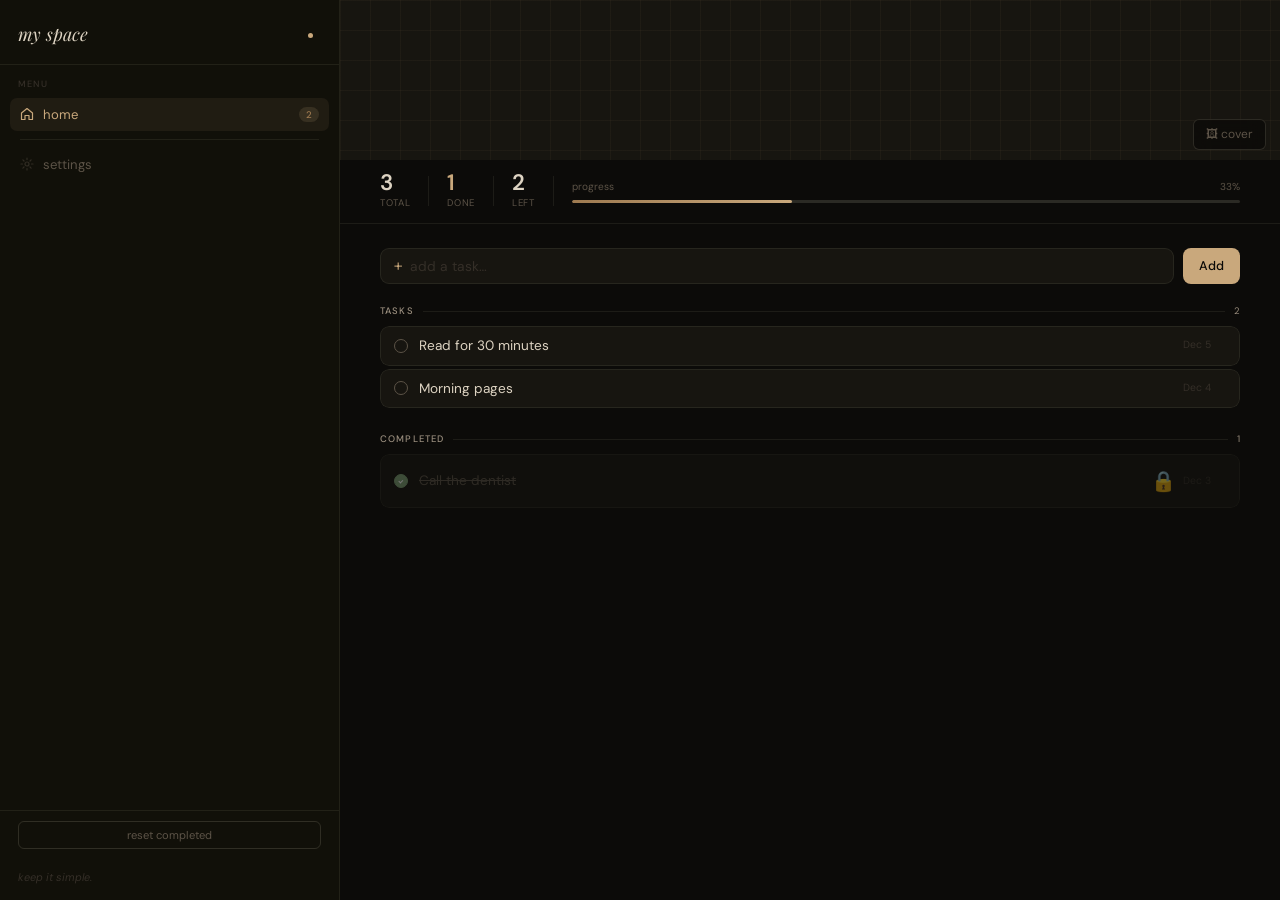
==== commit 6484d4b6: "Add files via upload" ====
--- a/index.html
+++ b/index.html
@@ -47,18 +47,6 @@
         home <span class="nb" id="nb-home"></span>
       </button>
       <div class="sb-sep"></div>
-      <button class="nav-btn" id="nav-calendar">
-        <span class="nav-icon">
-          <svg width="14" height="14" viewBox="0 0 14 14" fill="none">
-            <rect x="1.5" y="2.5" width="11" height="10" rx="1.5" stroke="currentColor" stroke-width="1.2" fill="none"/>
-            <line x1="1.5" y1="5.5" x2="12.5" y2="5.5" stroke="currentColor" stroke-width="1.2"/>
-            <line x1="4.5" y1="1.5" x2="4.5" y2="3.5" stroke="currentColor" stroke-width="1.2" stroke-linecap="round"/>
-            <line x1="9.5" y1="1.5" x2="9.5" y2="3.5" stroke="currentColor" stroke-width="1.2" stroke-linecap="round"/>
-          </svg>
-        </span>
-        calendar
-      </button>
-      <div class="sb-sep"></div>
       <button class="nav-btn" id="btn-settings">
         <span class="nav-icon">
           <svg width="14" height="14" viewBox="0 0 14 14" fill="none">
@@ -138,69 +126,6 @@
       </div>
     </div>
 
-    <!-- widget + tasks wrapper -->
-    <div class="content-row" id="content-row">
-
-      <!-- LEFT WIDGET PANEL -->
-      <div class="widget-panel" id="widget-panel">
-        <!-- Pixel Weather Canvas -->
-        <div class="wg-card wg-weather">
-          <canvas id="weather-canvas" width="160" height="100"></canvas>
-          <div class="wg-weather-info">
-            <div class="wg-temp" id="wg-temp">--°</div>
-            <div class="wg-desc" id="wg-desc">loading…</div>
-          </div>
-        </div>
-        <!-- Today Date -->
-        <div class="wg-card wg-date">
-          <div class="wg-day" id="wg-day"></div>
-          <div class="wg-datenum" id="wg-datenum"></div>
-          <div class="wg-month" id="wg-month"></div>
-        </div>
-      </div>
-
-      <!-- HOME PAGE -->
-      <div class="home-page" id="home-page">
-        <div class="home-inner">
-          <div class="add-row">
-            <div class="add-wrap">
-              <span class="add-plus">+</span>
-              <input type="text" id="task-input" placeholder="add a task…" autocomplete="off" autocapitalize="sentences"/>
-            </div>
-            <button class="add-btn" id="btn-add">Add</button>
-          </div>
-          <div class="list-hd">
-            <span class="list-hd-lbl">tasks</span>
-            <div class="list-hd-line"></div>
-            <span class="list-hd-ct" id="ct-pending">0</span>
-          </div>
-          <div class="task-list" id="pending-list"></div>
-          <div class="list-hd">
-            <span class="list-hd-lbl">completed</span>
-            <div class="list-hd-line"></div>
-            <span class="list-hd-ct" id="ct-done">0</span>
-          </div>
-          <div class="task-list" id="done-list"></div>
-        </div>
-      </div>
-
-    </div><!-- end content-row -->
-
-    <!-- CALENDAR PAGE -->
-    <div class="cal-page hidden" id="cal-page">
-      <div class="cal-inner">
-        <div class="cal-header">
-          <button class="cal-nav" id="cal-prev">‹</button>
-          <span class="cal-title" id="cal-title"></span>
-          <button class="cal-nav" id="cal-next">›</button>
-        </div>
-        <div class="cal-grid-head">
-          <span>Sun</span><span>Mon</span><span>Tue</span><span>Wed</span><span>Thu</span><span>Fri</span><span>Sat</span>
-        </div>
-        <div class="cal-grid" id="cal-grid"></div>
-      </div>
-    </div>
-
     <!-- task detail -->
     <div class="task-detail" id="panel">
       <div class="td-topbar">
@@ -219,7 +144,7 @@
           <div class="photo-grid" id="photo-grid"></div>
           <label class="upload-lbl" id="upload-lbl" for="d-photo-input">
             <span style="font-size:14px">🖼</span> add photo
-            <input type="file" id="d-photo-input" accept="image/*" multiple/>
+            <input type="file" id="d-photo-input" accept="image/*" capture="environment" multiple/>
           </label>
         </div>
         <div class="notes-box">
